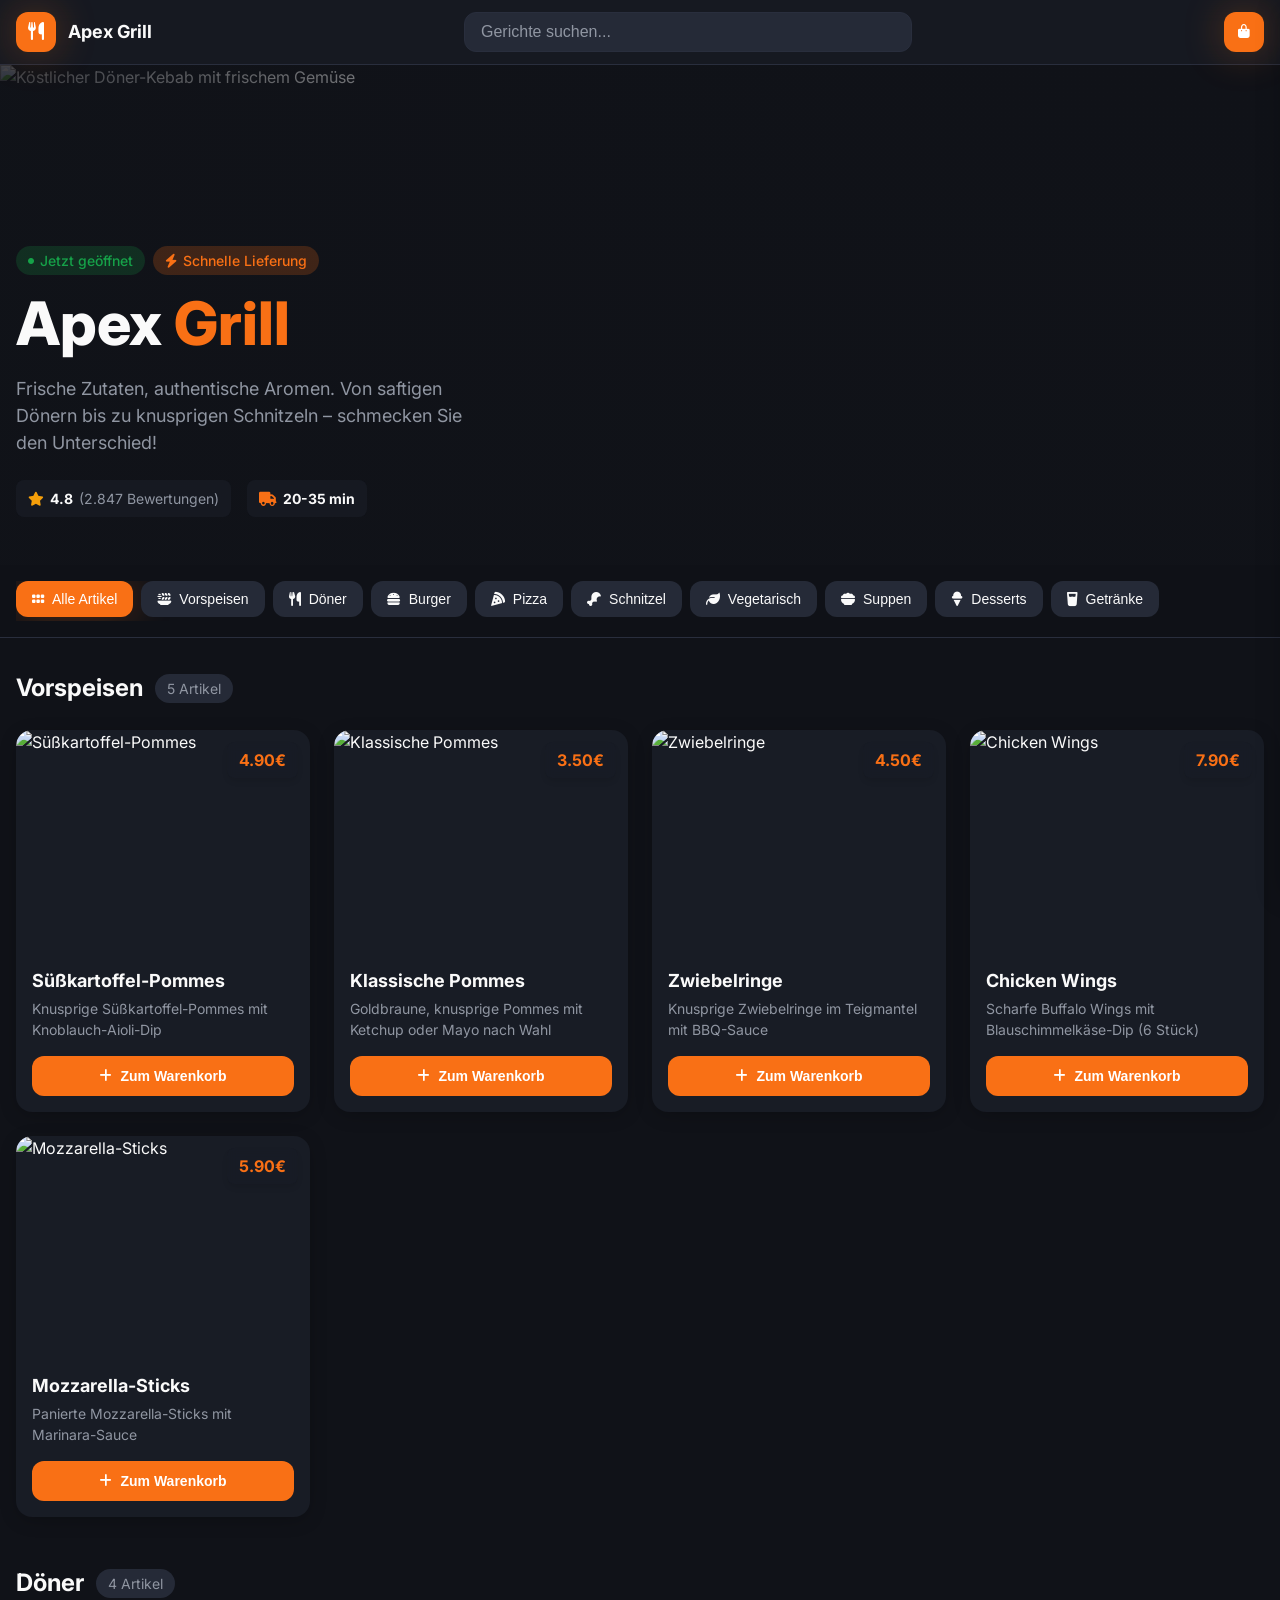
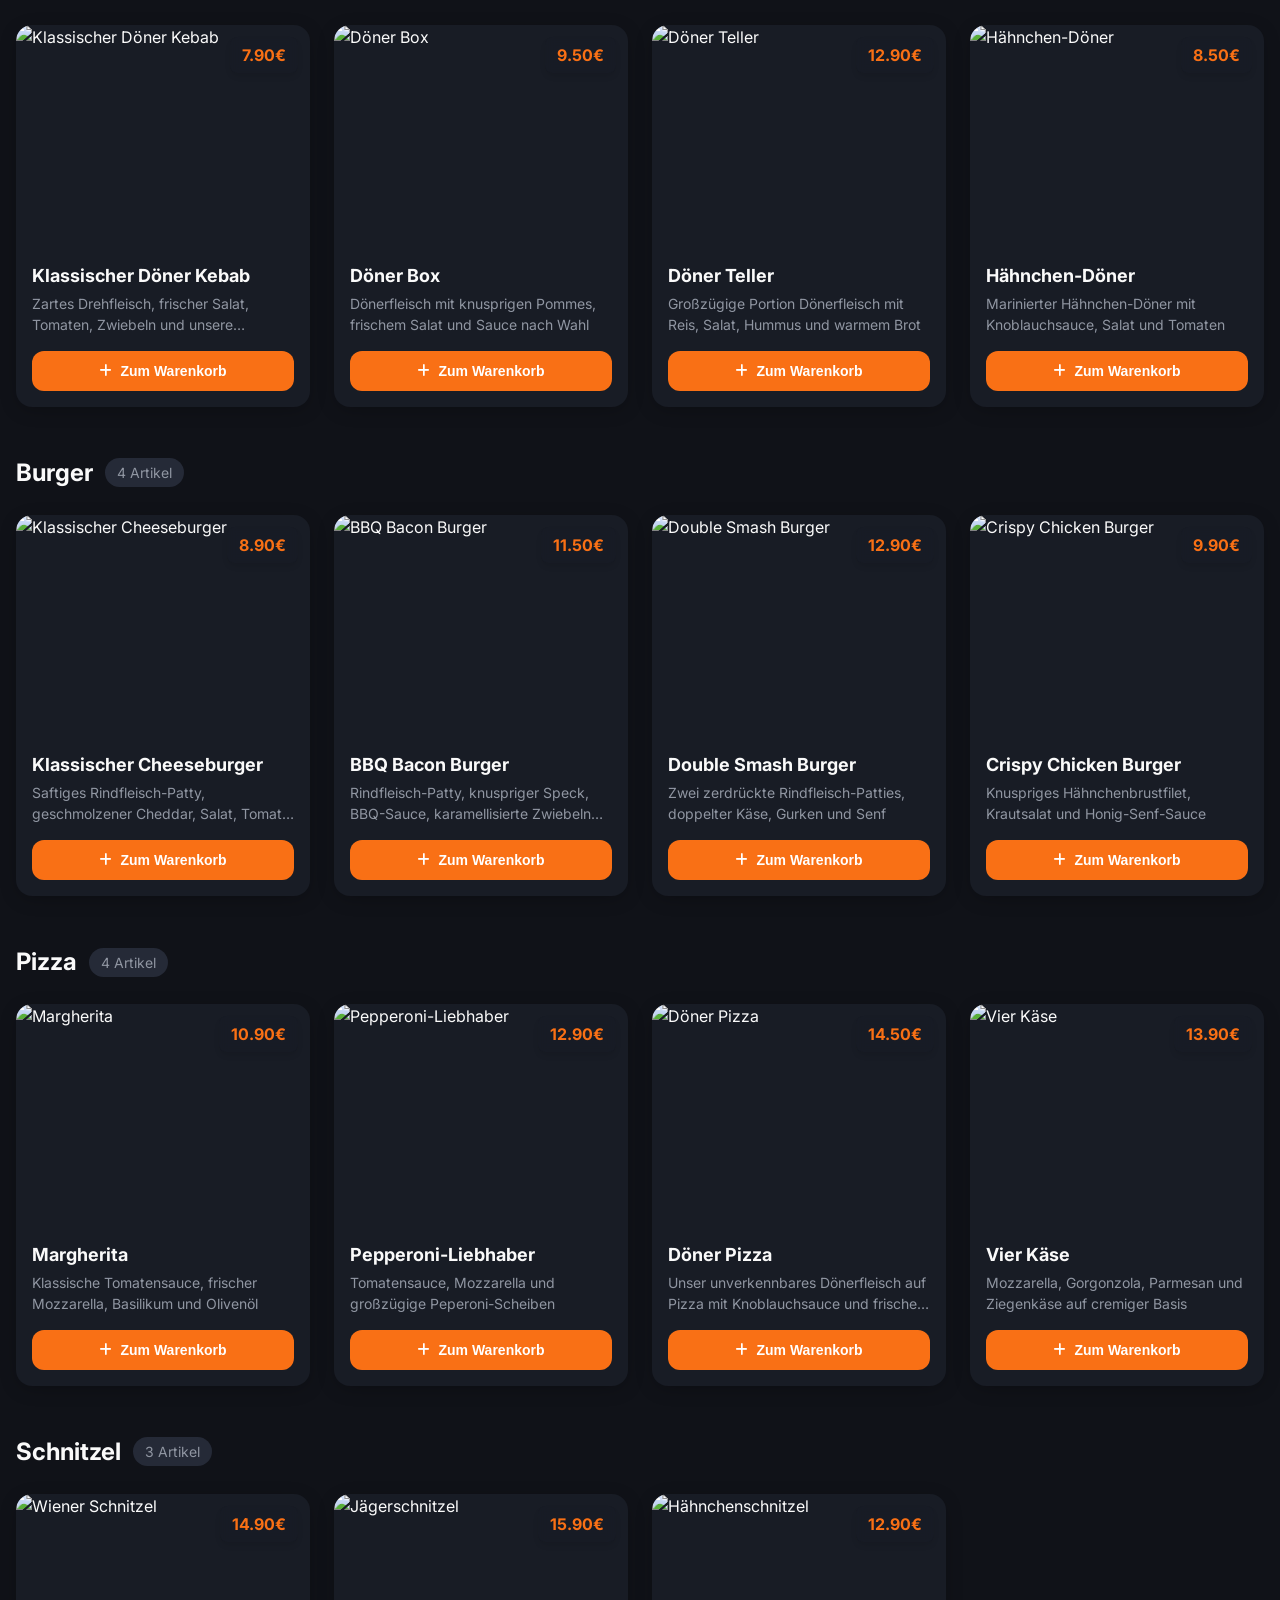
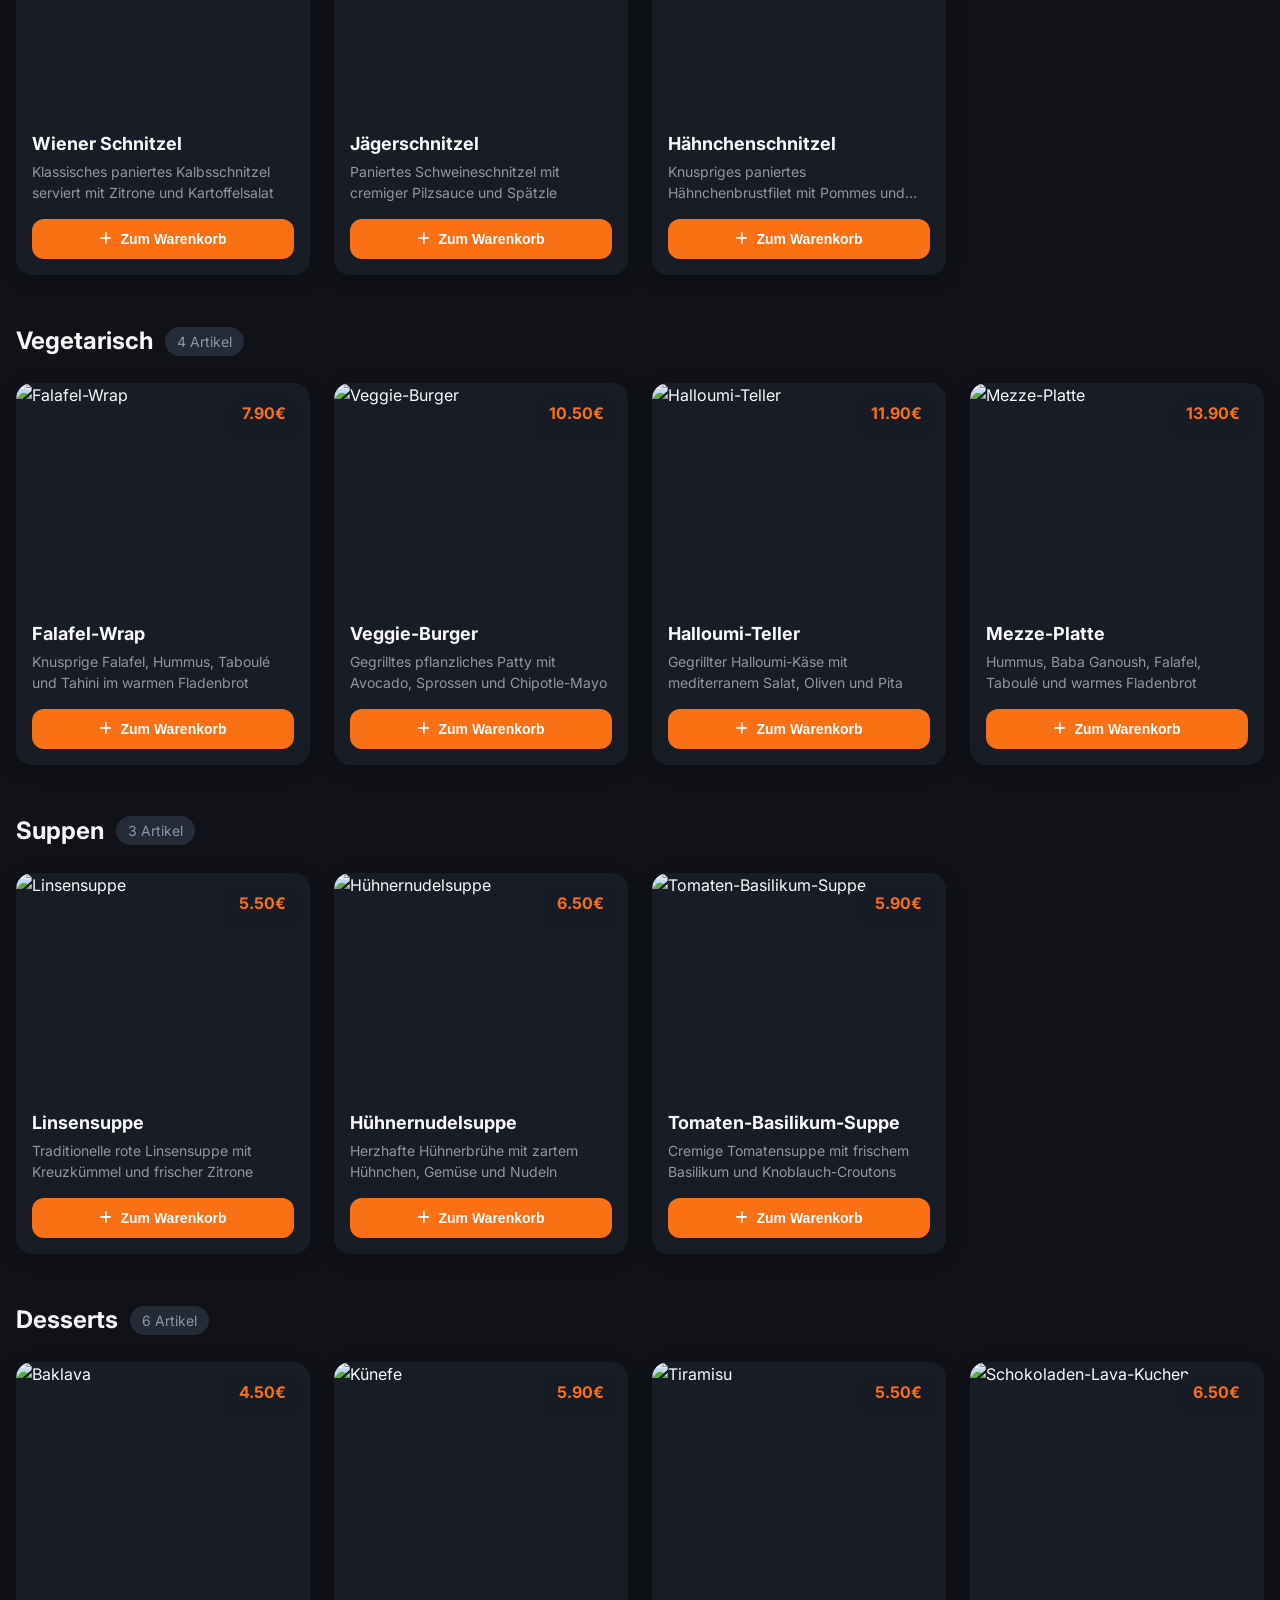
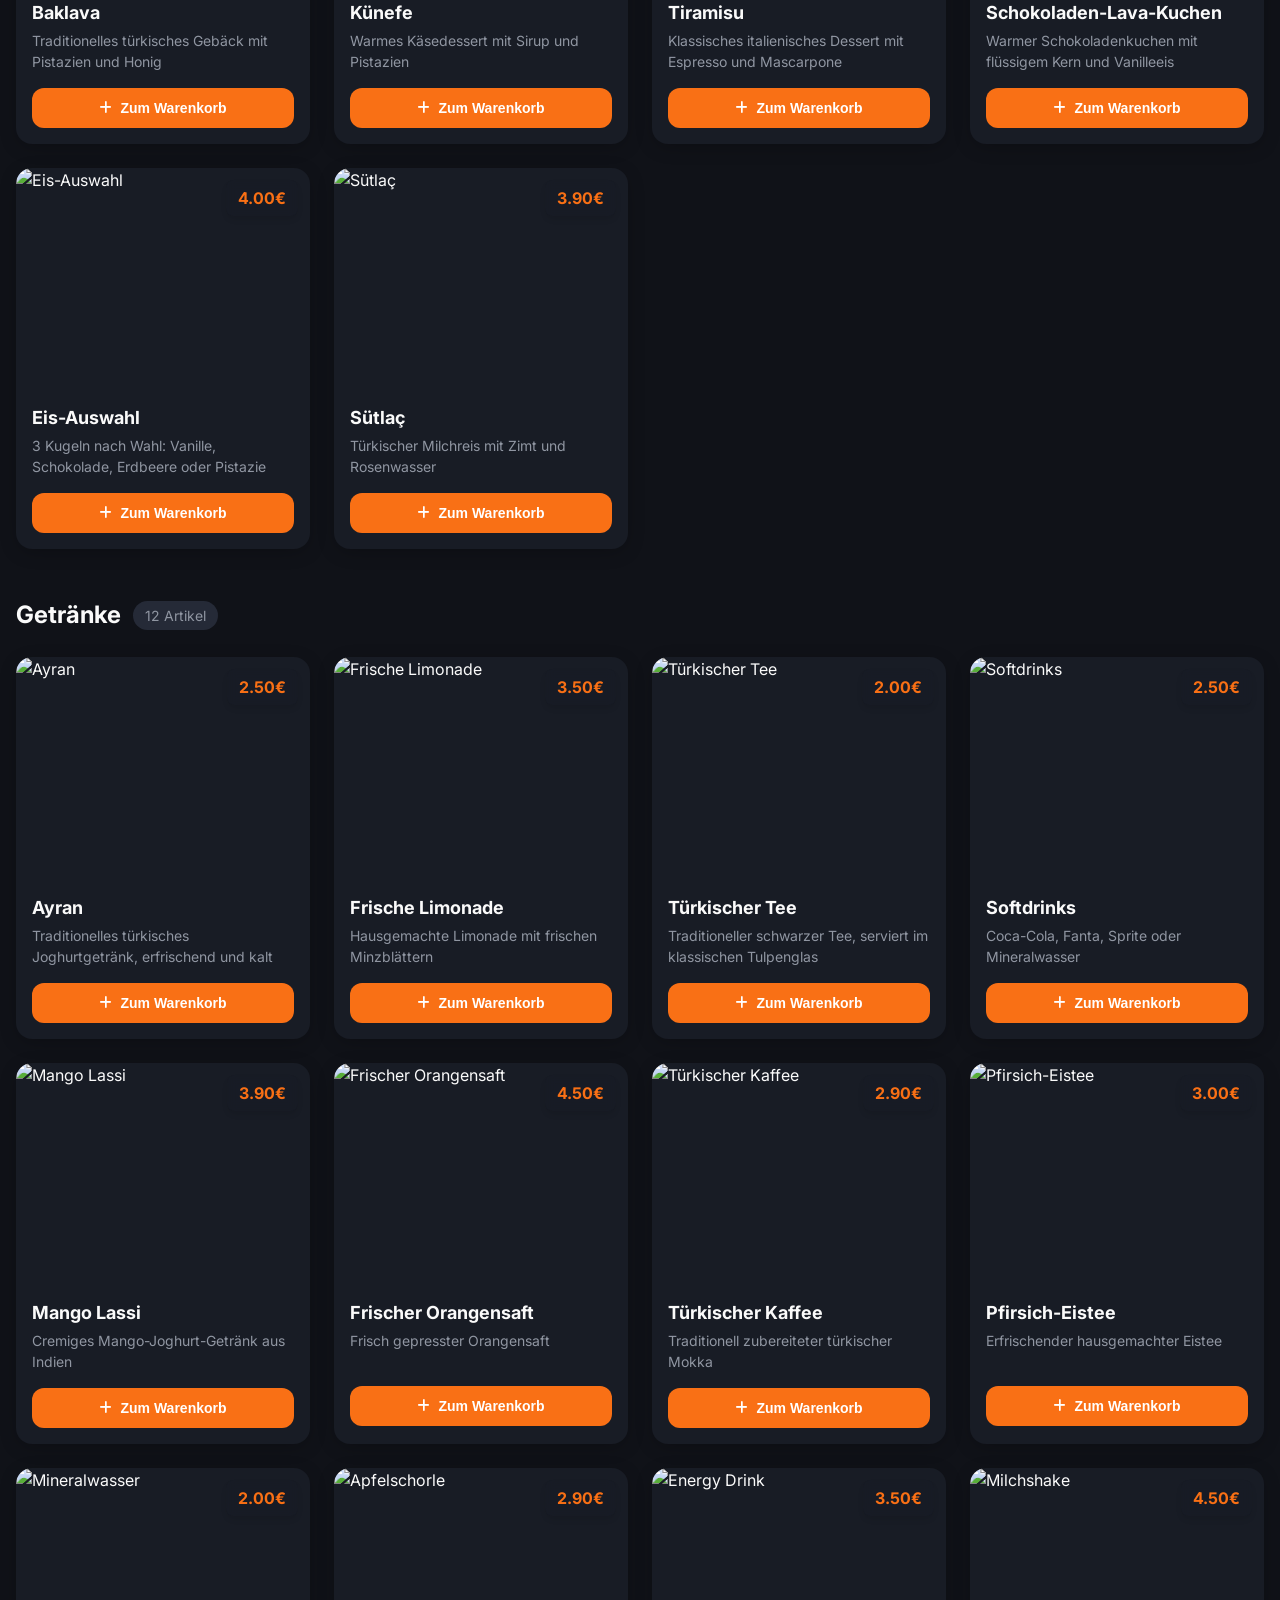
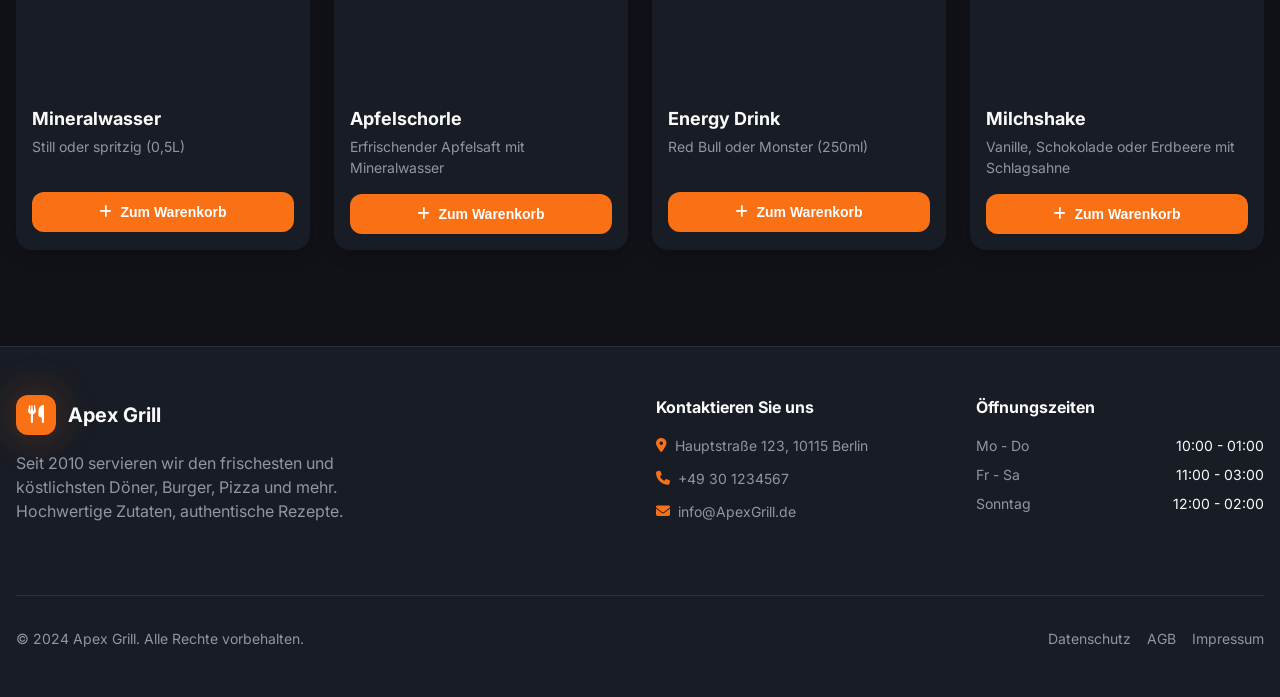
==== index.html @ 0915229d "Re-enable GA4 debug_mode for testing" ====
<!DOCTYPE html>
<html lang="de">
<head>
    <!-- Google Tag Manager -->
    <script>(function(w,d,s,l,i){w[l]=w[l]||[];w[l].push({'gtm.start':
    new Date().getTime(),event:'gtm.js'});var f=d.getElementsByTagName(s)[0],
    j=d.createElement(s),dl=l!='dataLayer'?'&l='+l:'';j.async=true;j.src=
    'https://www.googletagmanager.com/gtm.js?id='+i+dl;f.parentNode.insertBefore(j,f);
    })(window,document,'script','dataLayer','GTM-N3SMP6XS');
    </script>
<!-- End Google Tag Manager -->
    <meta charset="UTF-8">
    <meta name="viewport" content="width=device-width, initial-scale=1.0">
    <title>Apex Grill | Frische & Leckere Essenslieferung</title>
    <meta name="description" content="Bestellen Sie köstlichen Döner, Burger, Pizza und mehr bei Apex Grill. Frische Zutaten, schnelle Lieferung, fantastischer Geschmack. Jetzt online bestellen!">
    <meta name="author" content="Apex Grill">
    
    <link rel="icon" type="image/svg+xml" href="data:image/svg+xml,%3Csvg xmlns='http://www.w3.org/2000/svg' viewBox='0 0 448 512'%3E%3Cpath fill='%23FF6B35' d='M416 0C400 0 288 32 288 176V288c0 35.3 28.7 64 64 64h32V480c0 17.7 14.3 32 32 32s32-14.3 32-32V352 240 32c0-17.7-14.3-32-32-32zM64 16C64 7.8 57.9 1.7 49.7 .1S34.2 4.6 32.4 12.5L2.1 148.8C.7 155.1 0 161.5 0 167.9c0 45.9 35.1 83.6 80 87.7V480c0 17.7 14.3 32 32 32s32-14.3 32-32V255.6c44.9-4.1 80-41.8 80-87.7c0-6.4-.7-12.8-2.1-19.1L191.6 12.5c-1.8-7.9-9-13.4-17.2-11.9S160 7.8 160 16V148.2c0 6.1-4.2 11.4-10.2 12.8l-28.4 7.1c-7.3 1.8-12.1 8.6-11 15.9s7.9 12.7 15.3 12.7H224c8.8 0 16-7.2 16-16s-7.2-16-16-16H178.3l17.1-4.3c6.1-1.5 10.2-6.8 10.2-12.8V16z'/%3E%3C/svg%3E">
    <link rel="stylesheet" href="https://cdnjs.cloudflare.com/ajax/libs/font-awesome/6.5.1/css/all.min.css">
    <link rel="stylesheet" href="stylesC.css">
    
    <meta property="og:title" content="Apex Grill | Frische & Leckere Essenslieferung">
    <meta property="og:description" content="Bestellen Sie köstlichen Döner, Burger, Pizza und mehr. Frische Zutaten, schnelle Lieferung!">
    <meta property="og:type" content="website">
    <meta property="og:image" content="https://lovable.dev/opengraph-image-p98pqg.png">
    
    <meta name="twitter:card" content="summary_large_image">
    <meta name="twitter:site" content="@ApexGrill">
    <meta name="twitter:image" content="https://lovable.dev/opengraph-image-p98pqg.png">
</head>
<!-- Google tag (gtag.js) -->
<script async src="https://www.googletagmanager.com/gtag/js?id=G-WQJH1QQ03G"></script>
<script>
  window.dataLayer = window.dataLayer || [];
  function gtag(){dataLayer.push(arguments);}
  gtag('js', new Date());

  gtag('config', 'G-WQJH1QQ03G', {'debug_mode': true});
</script>    
<body>
    <!-- Google Tag Manager (noscript) -->
    <noscript><iframe src="https://www.googletagmanager.com/ns.html?id=GTM-N3SMP6XS"
    height="0" width="0" style="display:none;visibility:hidden"></iframe></noscript>
    <!-- End Google Tag Manager (noscript) -->
    <!-- Header -->
    <header class="header">
        <div class="container header-container">
            <!-- Logo -->
            <div class="logo-section">
                <div class="logo-icon">
                    <i class="fa-solid fa-utensils"></i>
                </div>
                <div class="logo-text">
                    <h1 class="logo-title">Apex Grill</h1>
                </div>
            </div>

            <!-- Search Bar - Desktop -->
            <div class="search-desktop">
                <div class="search-wrapper">
                    <input type="text" id="searchInput" placeholder="Gerichte suchen..." class="search-input">
                    <button id="clearSearch" class="clear-search-btn" style="display: none;">
                        <i class="fa-solid fa-xmark"></i>
                    </button>
                </div>
            </div>

            <!-- Right Actions -->
            <div class="header-actions">
                <!-- Cart Button -->
                <button id="cartToggle" class="cart-btn" aria-label="Open cart">
                    <i class="fa-solid fa-shopping-bag"></i>
                    <span id="cartBadge" class="cart-badge" style="display: none;">0</span>
                </button>
            </div>
        </div>

        <!-- Mobile Search Bar -->
        <div id="mobileSearch" class="mobile-search" style="display: none;">
            <div class="search-wrapper">
                <input type="text" id="mobileSearchInput" placeholder="Gerichte suchen..." class="search-input">
                <button id="clearMobileSearch" class="clear-search-btn" style="display: none;">
                    <i class="fa-solid fa-xmark"></i>
                </button>
            </div>
        </div>
    </header>

    <!-- Hero Section -->
    <section class="hero">
        <div class="hero-background">
            <img src="https://images.unsplash.com/photo-1599487488170-d11ec9c172f0?w=1200&h=500&fit=crop" alt="Köstlicher Döner-Kebab mit frischem Gemüse" class="hero-image">
            <div class="hero-overlay-1"></div>
            <div class="hero-overlay-2"></div>
        </div>
        <div class="container hero-content">
            <div class="hero-text">
                <div class="hero-badges">
                    <span class="badge badge-success">
                        <i class="fa-solid fa-circle badge-pulse"></i>
                        Jetzt geöffnet
                    </span>
                    <span class="badge badge-primary">
                        <i class="fa-solid fa-bolt"></i>
                        Schnelle Lieferung
                    </span>
                </div>
                <h1 class="hero-title">
                    Apex 
                    <span class="text-primary"> Grill</span>
                </h1>
                <p class="hero-description">
                    Frische Zutaten, authentische Aromen. Von saftigen Dönern bis zu knusprigen Schnitzeln – schmecken Sie den Unterschied!
                </p>
                <div class="hero-info">
                    <div class="info-item">
                        <i class="fa-solid fa-star text-warning"></i>
                        <span class="info-value">4.8</span>
                        <span class="info-label">(2.847 Bewertungen)</span>
                    </div>
                    <div class="info-item">
                        <i class="fa-solid fa-truck text-primary"></i>
                        <span class="info-value">20-35 min</span>
                    </div>
                </div>
            </div>
        </div>
    </section>

    <!-- Category Bar -->
    <div class="category-bar">
        <div class="container">
            <div class="category-scroll">
                <button class="category-btn active" data-category="all">
                    <i class="fa-solid fa-grip"></i>
                    Alle Artikel
                </button>
                <!-- Categories will be inserted by JS -->
            </div>
        </div>
    </div>

    <!-- Menu Grid -->
    <section class="menu-section">
        <div class="container">
            <div id="searchResults" class="search-results" style="display: none;">
                <h2 class="search-results-title"></h2>
                <p class="search-results-count"></p>
            </div>
            <div id="menuGrid" class="menu-grid">
                <!-- Menu items will be inserted by JS -->
            </div>
            <div id="emptyState" class="empty-state" style="display: none;">
                <div class="empty-icon">
                    <i class="fa-solid fa-search"></i>
                </div>
                <h3>Keine Gerichte gefunden</h3>
                <p>Versuchen Sie einen anderen Suchbegriff</p>
            </div>
        </div>
    </section>

<!-- Footer -->
    <footer class="footer">
        <div class="container">
            <div class="footer-grid">
                <!-- Brand -->
                <div class="footer-brand">
                    <div class="footer-logo">
                        <div class="logo-icon">
                            <i class="fa-solid fa-utensils"></i>
                        </div>
                        <div>
                            <h3 class="footer-title">Apex Grill</h3>
                        </div>
                    </div>
                    <p class="footer-description">
                        Seit 2010 servieren wir den frischesten und köstlichsten Döner, Burger, Pizza und mehr. Hochwertige Zutaten, authentische Rezepte.
                    </p>
                </div>

                <!-- Contact -->
                <div class="footer-column">
                    <h4 class="footer-heading">Kontaktieren Sie uns</h4>
                    <ul class="footer-list">
                        <li>
                            <i class="fa-solid fa-location-dot text-primary"></i>
                            Hauptstraße 123, 10115 Berlin
                        </li>
                        <li>
                            <i class="fa-solid fa-phone text-primary"></i>
                            +49 30 1234567
                        </li>
                        <li>
                            <i class="fa-solid fa-envelope text-primary"></i>
                            info@ApexGrill.de
                        </li>
                    </ul>
                </div>

                <!-- Hours -->
                <div class="footer-column">
                    <h4 class="footer-heading">Öffnungszeiten</h4>
                    <ul class="footer-hours">
                        <li>
                            <span>Mo - Do</span>
                            <span>10:00 - 01:00</span>
                        </li>
                        <li>
                            <span>Fr - Sa</span>
                            <span>11:00 - 03:00</span>
                        </li>
                        <li>
                            <span>Sonntag</span>
                            <span>12:00 - 02:00</span>
                        </li>
                    </ul>
                </div>
            </div>

            <div class="footer-bottom">
                <p class="footer-copyright">
                    © 2024 Apex Grill. Alle Rechte vorbehalten.
                </p>
                <div class="footer-links">
                    <a href="#" id="privacyLink" class="footer-link">Datenschutz</a>
                    <a href="#" id="termsLink" class="footer-link">AGB</a>
                    <a href="#" id="imprintLink" class="footer-link">Impressum</a>
                </div>
            </div>
        </div>
    </footer>

    <!-- Cart Sidebar -->
    <div id="cartOverlay" class="cart-overlay" style="display: none;"></div>
    <aside id="cartSidebar" class="cart-sidebar">
        <!-- Cart content will be inserted by JS -->
    </aside>

    <!-- Privacy Policy Popup -->
    <div id="privacyPopup" class="popup-overlay">
        <div class="popup-content">
            <button id="closePrivacyPopup" class="popup-close-btn">
                <i class="fa-solid fa-xmark"></i>
            </button>
            <h2 class="popup-title">Datenschutzerklärung</h2>
            <div class="popup-body">
                <h3>1. Datenschutz auf einen Blick</h3>
                <p>Wir nehmen den Schutz Ihrer persönlichen Daten sehr ernst. Wir behandeln Ihre personenbezogenen Daten vertraulich und entsprechend der gesetzlichen Datenschutzvorschriften sowie dieser Datenschutzerklärung.</p>
                <h3>2. Datenerfassung auf unserer Website</h3>
                <p>Wer ist verantwortlich für die Datenerfassung auf dieser Website? Die Datenverarbeitung auf dieser Website erfolgt durch den Websitebetreiber. Dessen Kontaktdaten können Sie dem Impressum dieser Website entnehmen.</p>
                <h3>3. Ihre Rechte</h3>
                <p>Sie haben jederzeit das Recht unentgeltlich Auskunft über Herkunft, Empfänger und Zweck Ihrer gespeicherten personenbezogenen Daten zu erhalten. Sie haben außerdem ein Recht, die Berichtigung, Sperrung oder Löschung dieser Daten zu verlangen.</p>
            </div>
        </div>
    </div>

    <!-- Imprint Popup -->
    <div id="imprintPopup" class="popup-overlay">
        <div class="popup-content">
            <button id="closeImprintPopup" class="popup-close-btn">
                <i class="fa-solid fa-xmark"></i>
            </button>
            <h2 class="popup-title">Impressum</h2>
            <div class="popup-body">
                <h3>Angaben gemäß § 5 TMG</h3>
                <p>Apex Grill<br>
                Hauptstraße 123<br>
                10115 Berlin</p>

                <h3>Vertreten durch:</h3>
                <p>Max Mustermann</p>

                <h3>Kontakt:</h3>
                <p>Telefon: +49 30 1234567<br>
                E-Mail: info@ApexGrill.de</p>

                <h3>Umsatzsteuer-ID:</h3>
                <p>Umsatzsteuer-Identifikationsnummer gemäß §27 a Umsatzsteuergesetz:<br>
                DE123456789</p>
            </div>
        </div>
    </div>

    <!-- Terms and Conditions Popup -->
    <div id="termsPopup" class="popup-overlay">
        <div class="popup-content">
            <button id="closeTermsPopup" class="popup-close-btn">
                <i class="fa-solid fa-xmark"></i>
            </button>
            <h2 class="popup-title">Allgemeine Geschäftsbedingungen</h2>
            <div class="popup-body">
                <h3>1. Geltungsbereich</h3>
                <p>Für alle Bestellungen über die Webseite von Apex Grill gelten die nachfolgenden Allgemeinen Geschäftsbedingungen (AGB). Maßgebend ist jeweils die zum Zeitpunkt der Bestellung gültige Fassung der AGB.</p>
                
                <h3>2. Vertragspartner</h3>
                <p>Der Kaufvertrag kommt zustande mit Apex Grill, Hauptstraße 123, 10115 Berlin. Bei Fragen, Reklamationen und Beanstandungen erreichen Sie unseren Kundendienst werktags von 9:00 bis 17:00 Uhr unter der Telefonnummer +49 30 1234567 sowie per E-Mail unter info@ApexGrill.de.</p>

                <h3>3. Angebot und Vertragsschluss</h3>
                <p>Die Darstellung der Produkte auf der Webseite stellt kein rechtlich bindendes Angebot, sondern eine Aufforderung zur Bestellung dar. Durch Anklicken des Buttons „Jetzt bestellen" geben Sie eine verbindliche Bestellung der auf der Bestellseite aufgelisteten Waren ab. Der Kaufvertrag kommt zustande, wenn wir Ihre Bestellung durch eine Auftragsbestätigung per E-Mail unmittelbar nach dem Erhalt Ihrer Bestellung annehmen.</p>

                <h3>4. Preise und Versandkosten</h3>
                <p>Die auf den Produktseiten genannten Preise enthalten die gesetzliche Mehrwertsteuer und sonstige Preisbestandteile. Zusätzlich zu den angegebenen Preisen berechnen wir für die Lieferung je nach Liefergebiet eine Pauschale.</p>

                <h3>5. Zahlung</h3>
                <p>Die Zahlung erfolgt wahlweise per Kreditkarte, PayPal oder Barzahlung bei Lieferung. Wir behalten uns vor, einzelne Zahlungsarten auszuschließen.</p>

                <h3>6. Eigentumsvorbehalt</h3>
                <p>Bis zur vollständigen Bezahlung bleibt die Ware unser Eigentum.</p>

                <h3>7. Abonnement</h3>
                <p>Wenn Sie sich für unser Abonnement entscheiden, ist die erste Woche kostenlos. Danach kostet das Abonnement 4,99€ pro Monat. Das Abonnement ist jederzeit kündbar.</p>

                <h3>8. Schlussbestimmungen</h3>
                <p>Sollte eine Bestimmung dieser Allgemeinen Geschäftsbedingungen unwirksam sein oder werden, so wird dadurch die Gültigkeit der übrigen Bestimmungen nicht berührt. Es gilt das Recht der Bundesrepublik Deutschland unter Ausschluss des UN-Kaufrechts.</p>
            </div>
        </div>
    </div>

    <!-- Order Confirmation Modal -->
    <div id="orderModal" class="order-modal" style="display: none;">
        <div class="order-modal-overlay"></div>
        <div class="order-modal-content">
            <div class="order-success-icon">
                <div class="success-circle">
                    <div class="success-inner">
                        <i class="fa-solid fa-check"></i>
                    </div>
                </div>
            </div>
            <div class="order-modal-body">
                <h2 class="order-modal-title">Bestellung bestätigt!</h2>
                <p class="order-modal-text">
                    Vielen Dank für Ihre Bestellung! Ihr leckeres Essen wird zubereitet und Ihnen in Kürze geliefert.
                </p>
                <div class="order-details">
                    <div class="order-detail-item">
                        <i class="fa-solid fa-clock text-primary"></i>
                        <span>ca. 25-35 min</span>
                    </div>
                    <div class="order-detail-item">
                        <i class="fa-solid fa-location-dot text-primary"></i>
                        <span>Live-Verfolgung</span>
                    </div>
                </div>
                <button id="closeOrderModal" class="order-modal-btn">Weiter einkaufen</button>
            </div>
            <div class="order-modal-deco-1"></div>
            <div class="order-modal-deco-2"></div>
        </div>
    </div>

    <script src="scriptC.js"></script>
</body>
</html>
---- stylesC.css ----
@import url('https://fonts.googleapis.com/css2?family=Inter:wght@400;500;600;700;800&display=swap');

/* CSS Variables - Design System */
:root {
  --background: 224 20% 8%;
  --foreground: 0 0% 98%;
  --card: 224 20% 12%;
  --card-foreground: 0 0% 98%;
  --primary: 24 95% 53%;
  --primary-foreground: 0 0% 100%;
  --secondary: 224 20% 18%;
  --secondary-foreground: 0 0% 98%;
  --muted: 224 20% 18%;
  --muted-foreground: 220 9% 60%;
  --destructive: 0 62% 50%;
  --destructive-foreground: 0 0% 100%;
  --border: 224 20% 20%;
  --success: 142 76% 36%;
  --warning: 38 92% 50%;
  --radius: 1rem;
  --card-shadow: 0 4px 20px -4px hsl(0 0% 0% / 0.3);
  --card-shadow-hover: 0 8px 30px -4px hsl(0 0% 0% / 0.5);
  --glow-primary: 0 0 40px hsl(24 95% 53% / 0.3);
}

/* Base Styles */
* {
  margin: 0;
  padding: 0;
  box-sizing: border-box;
}

html {
  scroll-behavior: smooth;
}

body {
  font-family: 'Inter', sans-serif;
  background-color: hsl(var(--background));
  color: hsl(var(--foreground));
  line-height: 1.5;
  -webkit-font-smoothing: antialiased;
  -moz-osx-font-smoothing: grayscale;
}

/* Utility Classes */
.container {
  width: 100%;
  max-width: 1400px;
  margin: 0 auto;
  padding: 0 1rem;
}

.text-primary {
  color: hsl(var(--primary));
}

.text-warning {
  color: hsl(var(--warning));
}

.text-muted {
  color: hsl(var(--muted-foreground));
}

.mobile-only {
  display: block;
}

@media (min-width: 768px) {
  .mobile-only {
    display: none;
  }
}

/* Header */
.header {
  position: sticky;
  top: 0;
  z-index: 50;
  background-color: hsl(var(--card) / 0.8);
  backdrop-filter: blur(12px);
  border-bottom: 1px solid hsl(var(--border));
}

.header-container {
  height: 64px;
  display: flex;
  align-items: center;
  justify-content: space-between;
  gap: 0.75rem;
}

.logo-section {
  display: flex;
  align-items: center;
  gap: 0.75rem;
  flex-shrink: 0;
}

.logo-icon {
  width: 40px;
  height: 40px;
  border-radius: 0.75rem;
  background-color: hsl(var(--primary));
  display: flex;
  align-items: center;
  justify-content: center;
  box-shadow: var(--glow-primary);
  color: hsl(var(--primary-foreground));
  font-size: 1.125rem;
}

.logo-text {
  display: none;
}

@media (min-width: 640px) {
  .logo-text {
    display: block;
  }
}

.logo-title {
  font-size: 1.125rem;
  font-weight: 700;
  line-height: 1.25;
  color: hsl(var(--foreground));
  margin: 0;
}

.logo-subtitle {
  font-size: 0.75rem;
  color: hsl(var(--muted-foreground));
  margin: 0;
}

.search-desktop {
  display: none;
  flex: 1;
  max-width: 28rem;
  margin: 0 1rem;
}

@media (min-width: 768px) {
  .search-desktop {
    display: flex;
  }
}

.search-wrapper {
  position: relative;
  width: 100%;
}

.search-icon {
  position: absolute;
  left: 0.75rem;
  top: 50%;
  transform: translateY(-50%);
  color: hsl(var(--muted-foreground));
}

.search-input {
  width: 100%;
  padding: 0.625rem 2.5rem 0.625rem 1rem;
  border-radius: 0.75rem;
  background-color: hsl(var(--secondary));
  border: 1px solid hsl(var(--border));
  color: hsl(var(--foreground));
  font-size: 1rem;
  transition: all 0.2s;
}

.search-input:focus {
  outline: none;
  ring: 2px;
  ring-color: hsl(var(--primary) / 0.5);
  box-shadow: 0 0 0 2px hsl(var(--primary) / 0.5);
}

.search-input::placeholder {
  color: hsl(var(--muted-foreground));
}

.clear-search-btn {
  position: absolute;
  right: 0.75rem;
  top: 50%;
  transform: translateY(-50%);
  background: none;
  border: none;
  color: hsl(var(--muted-foreground));
  cursor: pointer;
  padding: 0.25rem;
  transition: color 0.2s;
}

.clear-search-btn:hover {
  color: hsl(var(--foreground));
}

.header-actions {
  display: flex;
  align-items: center;
  gap: 0.5rem;
}

.action-btn,
.cart-btn {
  width: 40px;
  height: 40px;
  border-radius: 0.75rem;
  background-color: hsl(var(--secondary));
  border: none;
  display: flex;
  align-items: center;
  justify-content: center;
  cursor: pointer;
  transition: all 0.2s;
  color: hsl(var(--foreground));
}

.action-btn:hover {
  background-color: hsl(var(--secondary) / 0.8);
  transform: scale(1.05);
}

.cart-btn {
  position: relative;
  background-color: hsl(var(--primary));
  color: hsl(var(--primary-foreground));
  box-shadow: var(--glow-primary);
}

.cart-btn:hover {
  background-color: hsl(var(--primary) / 0.9);
  transform: scale(1.05);
}

.cart-badge {
  position: absolute;
  top: -4px;
  right: -4px;
  width: 20px;
  height: 20px;
  background-color: hsl(var(--destructive));
  color: hsl(var(--destructive-foreground));
  font-size: 0.75rem;
  font-weight: 700;
  border-radius: 9999px;
  display: flex;
  align-items: center;
  justify-content: center;
  animation: bounceIn 0.5s ease-out;
}

.mobile-search {
  padding: 0 1rem 0.75rem;
  animation: fadeIn 0.4s ease-out;
}

/* Hero Section */
.hero {
  position: relative;
  height: 400px;
  overflow: hidden;
}

@media (min-width: 768px) {
  .hero {
    height: 500px;
  }
}

.hero-background {
  position: absolute;
  inset: 0;
}

.hero-image {
  width: 100%;
  height: 100%;
  object-fit: cover;
}

.hero-overlay-1 {
  position: absolute;
  inset: 0;
  background: linear-gradient(to top, hsl(var(--background)), hsl(var(--background) / 0.6), transparent);
}

.hero-overlay-2 {
  position: absolute;
  inset: 0;
  background: linear-gradient(to right, hsl(var(--background) / 0.8), transparent);
}

.hero-content {
  position: relative;
  height: 100%;
  display: flex;
  align-items: flex-end;
  padding-bottom: 2rem;
}

@media (min-width: 768px) {
  .hero-content {
    padding-bottom: 3rem;
  }
}

.hero-text {
  max-width: 36rem;
  animation: fadeIn 0.4s ease-out;
}

.hero-badges {
  display: flex;
  align-items: center;
  gap: 0.5rem;
  margin-bottom: 0.75rem;
  flex-wrap: wrap;
}

.badge {
  padding: 0.25rem 0.75rem;
  font-size: 0.875rem;
  font-weight: 500;
  border-radius: 9999px;
  display: flex;
  align-items: center;
  gap: 0.375rem;
}

.badge-success {
  background-color: hsl(var(--success) / 0.2);
  color: hsl(var(--success));
}

.badge-primary {
  background-color: hsl(var(--primary) / 0.2);
  color: hsl(var(--primary));
}

.badge-pulse {
  font-size: 6px;
  animation: pulse 2s cubic-bezier(0.4, 0, 0.6, 1) infinite;
}

.hero-title {
  font-size: 2.25rem;
  font-weight: 800;
  color: hsl(var(--foreground));
  margin-bottom: 1rem;
  line-height: 1.2;
}

@media (min-width: 768px) {
  .hero-title {
    font-size: 3.75rem;
  }
}

.hero-description {
  font-size: 1.125rem;
  color: hsl(var(--muted-foreground));
  margin-bottom: 1.5rem;
  max-width: 28rem;
}

.hero-info {
  display: flex;
  flex-wrap: wrap;
  align-items: center;
  gap: 1rem;
  font-size: 0.875rem;
}

.info-item {
  display: flex;
  align-items: center;
  gap: 0.375rem;
  background-color: hsl(var(--card) / 0.8);
  backdrop-filter: blur(12px);
  padding: 0.5rem 0.75rem;
  border-radius: 0.5rem;
}

.info-value {
  font-weight: 700;
  color: hsl(var(--foreground));
}

.info-label {
  color: hsl(var(--muted-foreground));
}

/* Category Bar */
.category-bar {
  position: sticky;
  top: 64px;
  z-index: 40;
  background-color: hsl(var(--background) / 0.95);
  backdrop-filter: blur(12px);
  border-bottom: 1px solid hsl(var(--border));
  padding: 1rem 0;
}

.category-scroll {
  display: flex;
  gap: 0.5rem;
  overflow-x: auto;
  padding-bottom: 0.25rem;
  scrollbar-width: none;
  -ms-overflow-style: none;
}

.category-scroll::-webkit-scrollbar {
  display: none;
}

.category-btn {
  display: flex;
  align-items: center;
  gap: 0.5rem;
  padding: 0.625rem 1rem;
  border-radius: 0.75rem;
  font-weight: 500;
  font-size: 0.875rem;
  white-space: nowrap;
  border: none;
  cursor: pointer;
  transition: all 0.2s;
}

.category-btn {
  background-color: hsl(var(--secondary));
  color: hsl(var(--secondary-foreground));
}

.category-btn:hover {
  background-color: hsl(var(--secondary) / 0.8);
}

.category-btn.active {
  background-color: hsl(var(--primary));
  color: hsl(var(--primary-foreground));
  box-shadow: var(--glow-primary);
}

/* Menu Section */
.menu-section {
  padding: 2rem 0;
}

.search-results {
  margin-bottom: 1.5rem;
}

.search-results-title {
  font-size: 1.5rem;
  font-weight: 700;
  color: hsl(var(--foreground));
}

.search-results-count {
  color: hsl(var(--muted-foreground));
  margin-top: 0.25rem;
}

.menu-grid {
  display: grid;
  grid-template-columns: 1fr;
  gap: 1.5rem;
}

/* When menu-grid is in grouped mode, it should be a block container */
#menuGrid.menu-grid-grouped {
  display: block;
}

@media (min-width: 640px) {
  .menu-grid {
    grid-template-columns: repeat(2, 1fr);
  }
}

@media (min-width: 1024px) {
  .menu-grid {
    grid-template-columns: repeat(3, 1fr);
  }
}

@media (min-width: 1280px) {
  .menu-grid {
    grid-template-columns: repeat(4, 1fr);
  }
}

.menu-category {
  margin-bottom: 3rem;
}

.menu-category:last-child {
  margin-bottom: 0;
}

.category-header {
  display: flex;
  align-items: center;
  gap: 0.75rem;
  margin-bottom: 1.5rem;
}

.category-title {
  font-size: 1.5rem;
  font-weight: 700;
  color: hsl(var(--foreground));
}

.category-count {
  font-size: 0.875rem;
  color: hsl(var(--muted-foreground));
  background-color: hsl(var(--secondary));
  padding: 0.25rem 0.75rem;
  border-radius: 9999px;
}

/* Menu Card */
.menu-card {
  background-color: hsl(var(--card));
  border-radius: 1rem;
  overflow: hidden;
  box-shadow: var(--card-shadow);
  transition: all 0.3s;
  animation: fadeIn 0.4s ease-out forwards;
  opacity: 0;
}

.menu-card:hover {
  transform: translateY(-4px);
  box-shadow: var(--card-shadow-hover);
}

.menu-card-image-wrapper {
  position: relative;
  aspect-ratio: 4 / 3;
  overflow: hidden;
}

.menu-card-image {
  width: 100%;
  height: 100%;
  object-fit: cover;
  transition: transform 0.5s;
}

.menu-card:hover .menu-card-image {
  transform: scale(1.1);
}

.menu-card-overlay {
  position: absolute;
  inset: 0;
  background: linear-gradient(to top, hsl(var(--foreground) / 0.2), transparent);
  opacity: 0;
  transition: opacity 0.3s;
}

.menu-card:hover .menu-card-overlay {
  opacity: 1;
}

.menu-card-badge {
  position: absolute;
  top: 0.75rem;
  left: 0.75rem;
  background-color: hsl(var(--warning));
  color: hsl(var(--warning-foreground, 0 0% 100%));
  padding: 0.25rem 0.75rem;
  border-radius: 0.5rem;
  box-shadow: 0 4px 6px -1px rgb(0 0 0 / 0.1);
  display: flex;
  align-items: center;
  gap: 0.375rem;
  font-weight: 700;
  font-size: 0.75rem;
  text-transform: uppercase;
  letter-spacing: 0.05em;
  animation: pulse 2s cubic-bezier(0.4, 0, 0.6, 1) infinite;
}

.menu-card-price {
  position: absolute;
  top: 0.75rem;
  right: 0.75rem;
  background-color: hsl(var(--card) / 0.95);
  backdrop-filter: blur(4px);
  padding: 0.375rem 0.75rem;
  border-radius: 0.5rem;
  box-shadow: 0 4px 6px -1px rgb(0 0 0 / 0.1);
}

.menu-card-price-value {
  font-weight: 700;
  color: hsl(var(--primary));
}

.menu-card-content {
  padding: 1rem;
}

.menu-card-title {
  font-weight: 700;
  font-size: 1.125rem;
  color: hsl(var(--card-foreground));
  margin-bottom: 0.25rem;
  overflow: hidden;
  text-overflow: ellipsis;
  white-space: nowrap;
}

.menu-card-description {
  font-size: 0.875rem;
  color: hsl(var(--muted-foreground));
  margin-bottom: 1rem;
  min-height: 40px;
  display: -webkit-box;
  -webkit-line-clamp: 2;
  -webkit-box-orient: vertical;
  overflow: hidden;
}

.menu-card-btn {
  width: 100%;
  padding: 0.75rem;
  border-radius: 0.75rem;
  font-weight: 600;
  font-size: 0.875rem;
  border: none;
  cursor: pointer;
  transition: all 0.2s;
  display: flex;
  align-items: center;
  justify-content: center;
  gap: 0.5rem;
  background-color: hsl(var(--primary));
  color: hsl(var(--primary-foreground));
}

.menu-card-btn:hover {
  background-color: hsl(var(--primary) / 0.9);
  box-shadow: var(--glow-primary);
}

.menu-card-btn.added {
  background-color: hsl(var(--success));
  transform: scale(0.95);
}

/* Empty State */
.empty-state {
  text-align: center;
  padding: 4rem 1rem;
}

.empty-icon {
  width: 80px;
  height: 80px;
  background-color: hsl(var(--secondary));
  border-radius: 9999px;
  display: flex;
  align-items: center;
  justify-content: center;
  margin: 0 auto 1rem;
}

.empty-icon i {
  font-size: 1.875rem;
  color: hsl(var(--muted-foreground));
}

.empty-state h3 {
  font-size: 1.125rem;
  font-weight: 600;
  color: hsl(var(--foreground));
  margin-bottom: 0.5rem;
}

.empty-state p {
  color: hsl(var(--muted-foreground));
}

/* Footer */
.footer {
  background-color: hsl(var(--card));
  border-top: 1px solid hsl(var(--border));
  margin-top: 4rem;
  padding: 3rem 0;
}

.footer-grid {
  display: grid;
  grid-template-columns: 1fr;
  gap: 2rem;
}

@media (min-width: 768px) {
  .footer-grid {
    grid-template-columns: repeat(4, 1fr);
  }
  .footer-brand {
    grid-column: span 2;
  }
}

.footer-logo {
  display: flex;
  align-items: center;
  gap: 0.75rem;
  margin-bottom: 1rem;
}

.footer-title {
  font-weight: 700;
  font-size: 1.25rem;
  color: hsl(var(--card-foreground));
  margin: 0;
}

.footer-subtitle {
  font-size: 0.875rem;
  color: hsl(var(--muted-foreground));
  margin: 0;
}

.footer-description {
  color: hsl(var(--muted-foreground));
  max-width: 24rem;
  margin-bottom: 1.5rem;
}

.footer-social {
  display: flex;
  gap: 0.75rem;
}

.social-link {
  width: 40px;
  height: 40px;
  background-color: hsl(var(--secondary));
  border-radius: 0.75rem;
  display: flex;
  align-items: center;
  justify-content: center;
  color: hsl(var(--foreground));
  text-decoration: none;
  transition: all 0.2s;
}

.social-link:hover {
  background-color: hsl(var(--primary));
  color: hsl(var(--primary-foreground));
}

.footer-heading {
  font-weight: 700;
  color: hsl(var(--card-foreground));
  margin-bottom: 1rem;
}

.footer-list {
  list-style: none;
  font-size: 0.875rem;
  color: hsl(var(--muted-foreground));
}

.footer-list li {
  display: flex;
  align-items: center;
  gap: 0.5rem;
  margin-bottom: 0.75rem;
}

.footer-hours {
  list-style: none;
  font-size: 0.875rem;
  color: hsl(var(--muted-foreground));
}

.footer-hours li {
  display: flex;
  justify-content: space-between;
  margin-bottom: 0.5rem;
}

.footer-hours li span:last-child {
  color: hsl(var(--card-foreground));
}

.footer-bottom {
  border-top: 1px solid hsl(var(--border));
  margin-top: 3rem;
  padding-top: 2rem;
  display: flex;
  flex-direction: column;
  align-items: center;
  justify-content: space-between;
  gap: 1rem;
}

@media (min-width: 768px) {
  .footer-bottom {
    flex-direction: row;
  }
}

.footer-copyright {
  font-size: 0.875rem;
  color: hsl(var(--muted-foreground));
}

.footer-links {
  display: flex;
  align-items: center;
  gap: 1rem;
  font-size: 0.875rem;
  color: hsl(var(--muted-foreground));
}

.footer-link {
  color: hsl(var(--muted-foreground));
  text-decoration: none;
  transition: color 0.2s;
}

.footer-link:hover {
  color: hsl(var(--primary));
}

/* Cart Sidebar */
.cart-overlay {
  position: fixed;
  inset: 0;
  background-color: hsl(var(--foreground) / 0.5);
  backdrop-filter: blur(4px);
  z-index: 50;
  transition: opacity 0.3s;
}

.cart-sidebar {
  position: fixed;
  top: 0;
  right: 0;
  height: 100%;
  width: 100%;
  max-width: 28rem;
  background-color: hsl(var(--card));
  z-index: 50;
  box-shadow: -4px 0 24px -4px rgb(0 0 0 / 0.2);
  transition: transform 0.3s ease-out;
  transform: translateX(100%);
  display: flex;
  flex-direction: column;
}

.cart-sidebar.open {
  transform: translateX(0);
}

.cart-header {
  display: flex;
  align-items: center;
  justify-content: space-between;
  padding: 1rem;
  border-bottom: 1px solid hsl(var(--border));
  flex-shrink: 0;
}

.cart-header-left {
  display: flex;
  align-items: center;
  gap: 0.75rem;
}

.cart-header-icon {
  width: 40px;
  height: 40px;
  background-color: hsl(var(--primary) / 0.1);
  border-radius: 0.75rem;
  display: flex;
  align-items: center;
  justify-content: center;
}

.cart-header-icon i {
  color: hsl(var(--primary));
  font-size: 1.125rem;
}

.cart-header-title {
  font-size: 1.25rem;
  font-weight: 700;
  color: hsl(var(--card-foreground));
  margin: 0;
}

.cart-header-subtitle {
  font-size: 0.875rem;
  color: hsl(var(--muted-foreground));
  margin: 0;
}

.cart-close-btn {
  width: 40px;
  height: 40px;
  border-radius: 0.75rem;
  background-color: hsl(var(--secondary));
  border: none;
  display: flex;
  align-items: center;
  justify-content: center;
  cursor: pointer;
  transition: background-color 0.2s;
}

.cart-close-btn:hover {
  background-color: hsl(var(--secondary) / 0.8);
}

.cart-close-btn i {
  color: hsl(var(--foreground));
  font-size: 1.125rem;
}


.cart-content {
  flex: 1;
  overflow-y: auto;
  overflow-x: hidden;
  padding: 1rem;
}

.cart-empty {
  display: flex;
  flex-direction: column;
  align-items: center;
  justify-content: center;
  height: 100%;
  text-align: center;
  padding: 1.5rem;
}

.cart-empty-icon {
  width: 80px;
  height: 80px;
  background-color: hsl(var(--secondary));
  border-radius: 9999px;
  display: flex;
  align-items: center;
  justify-content: center;
  margin-bottom: 1rem;
}

.cart-empty-icon i {
  font-size: 1.875rem;
  color: hsl(var(--muted-foreground));
}

.cart-empty h3 {
  font-size: 1.125rem;
  font-weight: 600;
  color: hsl(var(--card-foreground));
  margin-bottom: 0.5rem;
}

.cart-empty p {
  font-size: 0.875rem;
  color: hsl(var(--muted-foreground));
}

.cart-items {
  display: flex;
  flex-direction: column;
  gap: 0.75rem;
}

.cart-item {
  display: flex;
  gap: 0.75rem;
  background-color: hsl(var(--secondary) / 0.5);
  border-radius: 0.75rem;
  padding: 0.75rem;
  animation: fadeIn 0.4s ease-out;
}

.cart-item-image {
  width: 64px;
  height: 64px;
  border-radius: 0.5rem;
  object-fit: cover;
  flex-shrink: 0;
}

.cart-item-content {
  flex: 1;
  min-width: 0;
}

.cart-item-title {
  font-weight: 600;
  font-size: 0.875rem;
  color: hsl(var(--card-foreground));
  margin-bottom: 0.5rem;
  overflow: hidden;
  text-overflow: ellipsis;
  white-space: nowrap;
}

.cart-item-price {
  font-size: 0.875rem;
  color: hsl(var(--muted-foreground));
  margin-bottom: 0.5rem;
}

.cart-item-controls {
  display: flex;
  align-items: center;
  justify-content: space-between;
}

.quantity-controls {
  display: flex;
  align-items: center;
  gap: 0.25rem;
}

.quantity-btn {
  width: 28px;
  height: 28px;
  border-radius: 0.5rem;
  border: 1px solid hsl(var(--border));
  background-color: hsl(var(--card));
  display: flex;
  align-items: center;
  justify-content: center;
  cursor: pointer;
  transition: background-color 0.2s;
  font-size: 0.75rem;
}

.quantity-btn:hover {
  background-color: hsl(var(--secondary));
}

.quantity-btn.primary {
  background-color: hsl(var(--primary));
  color: hsl(var(--primary-foreground));
  border: none;
}

.quantity-btn.primary:hover {
  background-color: hsl(var(--primary) / 0.9);
}

.quantity-btn.blended-minus {
  background-color: hsl(var(--card));
}

.quantity-btn.blended-minus i {
  color: hsl(var(--muted-foreground));
  opacity: 0.2;
}

.quantity-value {
  width: 24px;
  text-align: center;
  font-weight: 600;
  font-size: 0.875rem;
  color: hsl(var(--card-foreground));
}

.cart-item-remove {
  background: none;
  border: none;
  color: hsl(var(--muted-foreground));
  cursor: pointer;
  transition: color 0.2s;
  padding: 0.25rem;
}

.cart-item-remove:hover {
  color: hsl(var(--destructive));
}

.cart-extras {
  padding: 0;
  margin-top: 0.75rem;
}

.cart-extras-accordion {
  border: 1px solid hsl(var(--border));
  border-radius: 0.75rem;
  background-color: hsl(var(--card));
  overflow: hidden;
  box-shadow: var(--card-shadow);
}

.cart-extras-header {
  padding: 1rem;
  display: flex;
  align-items: center;
  justify-content: space-between;
  cursor: pointer;
  user-select: none;
  background-color: hsl(var(--secondary) / 0.5);
  transition: background-color 0.2s;
}

.cart-extras-header:hover {
  background-color: hsl(var(--secondary));
}

.cart-extras-header-left {
  display: flex;
  align-items: center;
  gap: 0.5rem;
}

.cart-extras-title {
  font-weight: 500;
  color: hsl(var(--card-foreground));
}

.cart-extras-badge {
  font-size: 0.75rem;
  background-color: hsl(var(--primary));
  color: hsl(var(--primary-foreground));
  padding: 0.125rem 0.5rem;
  border-radius: 9999px;
}

.cart-extras-icon {
  transition: transform 0.2s;
}

.cart-extras-accordion.open .cart-extras-icon {
  transform: rotate(180deg);
}

.cart-extras-content {
  padding: 1rem;
  display: none;
  background-color: hsl(var(--card));
}

.cart-extras-accordion.open .cart-extras-content {
  display: block;
}

.cart-extras-section {
  margin-bottom: 1rem;
}

.cart-extras-section:last-child {
  margin-bottom: 0;
}

.cart-extras-section-title {
  display: flex;
  align-items: center;
  gap: 0.5rem;
  font-size: 0.875rem;
  font-weight: 500;
  color: hsl(var(--card-foreground));
  margin-bottom: 0.5rem;
}

.cart-extras-section-title i {
  color: hsl(var(--primary));
  font-size: 0.875rem;
}

.tip-buttons {
  display: flex;
  gap: 0.5rem;
}

.tip-btn {
  flex: 1;
  padding: 0.5rem 0.5rem;
  border-radius: 0.5rem;
  font-size: 0.75rem;
  font-weight: 500;
  border: 1px solid hsl(var(--border));
  background-color: hsl(var(--card));
  color: hsl(var(--card-foreground));
  cursor: pointer;
  transition: all 0.2s;
}

.tip-btn:hover {
  background-color: hsl(var(--secondary));
}

.tip-btn.active {
  background-color: hsl(var(--primary));
  color: hsl(var(--primary-foreground));
  border-color: hsl(var(--primary));
}

.tip-amount {
  font-size: 0.75rem;
  color: hsl(var(--muted-foreground));
  margin-top: 0.25rem;
  text-align: center;
}

.extra-option {
  display: flex;
  align-items: center;
  gap: 0.75rem;
  padding: 1rem;
  background-color: hsl(var(--secondary) / 0.3);
  border-radius: 0.75rem;
  cursor: pointer;
  transition: all 0.2s;
  border: 1px solid hsl(var(--border));
  margin-bottom: 0.75rem;
}

.extra-option:last-child {
  margin-bottom: 0;
}

.extra-option:hover {
  background-color: hsl(var(--secondary) / 0.5);
}

.extra-option input[type="checkbox"] {
  width: 20px;
  height: 20px;
  min-width: 20px;
  border-radius: 0.375rem;
  border: 2px solid hsl(var(--border));
  background-color: hsl(var(--card));
  cursor: pointer;
  appearance: none;
  -webkit-appearance: none;
  -moz-appearance: none;
  position: relative;
  transition: all 0.2s;
  margin: 0;
  flex-shrink: 0;
}

.extra-option input[type="checkbox"]:hover {
  border-color: hsl(var(--primary));
  background-color: hsl(var(--secondary));
}

.extra-option input[type="checkbox"]:checked {
  background-color: hsl(var(--primary));
  border-color: hsl(var(--primary));
}

.extra-option input[type="checkbox"]:checked::after {
  content: '✓';
  position: absolute;
  top: 50%;
  left: 50%;
  transform: translate(-50%, -50%);
  color: hsl(var(--primary-foreground));
  font-size: 14px;
  font-weight: 700;
  line-height: 1;
}

.extra-option-content {
  flex: 1;
  min-width: 0;
}

.extra-option-header {
  display: flex;
  align-items: center;
  gap: 0.5rem;
  margin-bottom: 0.25rem;
}

.extra-option-icon {
  font-size: 0.875rem;
}

.extra-option-title {
  font-weight: 500;
  font-size: 0.875rem;
  color: hsl(var(--card-foreground));
}

.extra-option-desc {
  font-size: 0.75rem;
  color: hsl(var(--muted-foreground));
}

.extra-option-price {
  font-size: 0.75rem;
  font-weight: 600;
  color: hsl(var(--card-foreground));
}

.cart-footer {
  padding: 1rem;
  border-top: 1px solid hsl(var(--border));
  background-color: hsl(var(--card));
  flex-shrink: 0;
  margin-top: auto;
}

.cart-summary {
  margin-bottom: 0.75rem;
  font-size: 0.875rem;
}

.cart-summary-row {
  display: flex;
  align-items: center;
  justify-content: space-between;
  margin-bottom: 0.25rem;
}

.cart-total {
  display: flex;
  align-items: center;
  justify-content: space-between;
  padding: 0.75rem 0;
  border-top: 1px solid hsl(var(--border));
  margin-bottom: 0.75rem;
}

.cart-total-label {
  font-size: 1.125rem;
  font-weight: 700;
  color: hsl(var(--card-foreground));
}

.cart-total-value {
  font-size: 1.5rem;
  font-weight: 700;
  color: hsl(var(--primary));
}

.cart-checkout-btn {
  width: 100%;
  padding: 0.75rem;
  background-color: hsl(var(--primary));
  color: hsl(var(--primary-foreground));
  border-radius: 0.75rem;
  font-weight: 700;
  font-size: 1rem;
  border: none;
  cursor: pointer;
  transition: all 0.2s;
  display: flex;
  align-items: center;
  justify-content: center;
  gap: 0.5rem;
  box-shadow: var(--glow-primary);
}

.cart-checkout-btn:hover {
  background-color: hsl(var(--primary) / 0.9);
  box-shadow: 0 8px 30px -4px hsl(220 13% 13% / 0.15);
}

/* Order Summary View */
.order-summary-view {
  display: none;
  flex-direction: column;
  height: 100%;
}

.order-summary-view.active {
  display: flex;
}

.order-summary-content {
  flex: 1;
  overflow-y: auto;
  padding: 1rem;
  display: flex;
  flex-direction: column;
  gap: 1rem;
}

.order-items-summary {
  background-color: hsl(var(--secondary) / 0.5);
  border-radius: 0.75rem;
  padding: 1rem;
}

.order-items-summary h3 {
  font-weight: 600;
  color: hsl(var(--card-foreground));
  margin-bottom: 0.75rem;
  display: flex;
  align-items: center;
  gap: 0.5rem;
}

.order-items-summary h3 i {
  color: hsl(var(--primary));
}

.order-item-summary {
  display: flex;
  justify-content: space-between;
  font-size: 0.875rem;
  margin-bottom: 0.5rem;
}

.order-item-summary:last-child {
  margin-bottom: 0;
}

.price-breakdown {
  background-color: hsl(var(--secondary) / 0.5);
  border-radius: 0.75rem;
  padding: 1rem;
  display: flex;
  flex-direction: column;
  gap: 0.75rem;
}

.price-row {
  display: flex;
  justify-content: space-between;
  font-size: 0.875rem;
}

.price-row-total {
  border-top: 1px solid hsl(var(--border));
  padding-top: 0.75rem;
  display: flex;
  justify-content: space-between;
}

.price-row-total span:first-child {
  font-weight: 700;
  color: hsl(var(--card-foreground));
}

.price-row-total span:last-child {
  font-weight: 700;
  font-size: 1.125rem;
  color: hsl(var(--primary));
}

.subscription-option {
  background: linear-gradient(to right, hsl(var(--primary) / 0.1), hsl(var(--primary) / 0.05));
  border-radius: 0.75rem;
  padding: 1rem;
  border: 1px solid hsl(var(--primary) / 0.2);
}

.subscription-option label {
  display: flex;
  align-items: flex-start;
  gap: 0.75rem;
  cursor: pointer;
}

.subscription-option input[type="checkbox"] {
  width: 20px;
  height: 20px;
  border-radius: 0.25rem;
  border: 1px solid hsl(var(--border));
  cursor: pointer;
  margin-top: 0.125rem;
}

.subscription-option-content {
  flex: 1;
}

.subscription-option-header {
  display: flex;
  align-items: center;
  gap: 0.5rem;
  margin-bottom: 0.25rem;
}

.subscription-option-header i {
  color: hsl(var(--warning));
}

.subscription-option-title {
  font-weight: 700;
  color: hsl(var(--card-foreground));
}

.subscription-option-text {
  font-size: 0.875rem;
  color: hsl(var(--muted-foreground));
}

.subscription-option-text .text-success {
  font-weight: 600;
  color: hsl(var(--success));
}

/* Order Confirmation Modal */
.order-modal {
  position: fixed;
  inset: 0;
  z-index: 100;
  display: flex;
  align-items: center;
  justify-content: center;
  padding: 1rem;
}

.order-modal-overlay {
  position: absolute;
  inset: 0;
  background-color: hsl(var(--foreground) / 0.6);
  backdrop-filter: blur(4px);
  animation: fadeIn 0.4s ease-out;
}

.order-modal-content {
  position: relative;
  background-color: hsl(var(--card));
  border-radius: 1.5rem;
  box-shadow: 0 20px 25px -5px rgb(0 0 0 / 0.1), 0 10px 10px -5px rgb(0 0 0 / 0.04);
  max-width: 28rem;
  width: 100%;
  overflow: hidden;
  animation: scaleIn 0.3s ease-out;
}

.order-success-icon {
  padding: 2.5rem 0 1.5rem;
  display: flex;
  justify-content: center;
}

.success-circle {
  width: 96px;
  height: 96px;
  background-color: hsl(var(--success) / 0.1);
  border-radius: 9999px;
  display: flex;
  align-items: center;
  justify-content: center;
  animation: bounceIn 0.5s ease-out;
}

.success-inner {
  width: 64px;
  height: 64px;
  background-color: hsl(var(--success));
  border-radius: 9999px;
  display: flex;
  align-items: center;
  justify-content: center;
}

.success-inner i {
  font-size: 1.875rem;
  color: hsl(var(--primary-foreground));
}

.order-modal-body {
  padding: 0 2rem 2rem;
  text-align: center;
}

.order-modal-title {
  font-size: 1.5rem;
  font-weight: 700;
  color: hsl(var(--card-foreground));
  margin-bottom: 0.5rem;
}

.order-modal-text {
  color: hsl(var(--muted-foreground));
  margin-bottom: 1.5rem;
}

.order-details {
  background-color: hsl(var(--secondary) / 0.5);
  border-radius: 0.75rem;
  padding: 1rem;
  margin-bottom: 1.5rem;
  display: flex;
  align-items: center;
  justify-content: center;
  gap: 1.5rem;
  font-size: 0.875rem;
}

.order-detail-item {
  display: flex;
  align-items: center;
  gap: 0.5rem;
  color: hsl(var(--card-foreground));
}

.order-detail-item i {
  color: hsl(var(--primary));
}

.order-modal-btn {
  width: 100%;
  padding: 1rem;
  background-color: hsl(var(--primary));
  color: hsl(var(--primary-foreground));
  border-radius: 0.75rem;
  font-weight: 700;
  font-size: 1.125rem;
  border: none;
  cursor: pointer;
  transition: all 0.2s;
  box-shadow: var(--glow-primary);
}

.order-modal-btn:hover {
  background-color: hsl(var(--primary) / 0.9);
}

.order-modal-deco-1,
.order-modal-deco-2 {
  position: absolute;
  border-radius: 9999px;
  opacity: 0.05;
}

.order-modal-deco-1 {
  top: 0;
  left: 0;
  width: 128px;
  height: 128px;
  background-color: hsl(var(--success));
  transform: translate(-50%, -50%);
}

.order-modal-deco-2 {
  bottom: 0;
  right: 0;
  width: 96px;
  height: 96px;
  background-color: hsl(var(--primary));
  transform: translate(50%, 50%);
}

/* Animations */
@keyframes fadeIn {
  from {
    opacity: 0;
    transform: translateY(10px);
  }
  to {
    opacity: 1;
    transform: translateY(0);
  }
}

@keyframes scaleIn {
  from {
    opacity: 0;
    transform: scale(0.95);
  }
  to {
    opacity: 1;
    transform: scale(1);
  }
}

@keyframes bounceIn {
  0% {
    transform: scale(0.3);
    opacity: 0;
  }
  50% {
    transform: scale(1.05);
  }
  70% {
    transform: scale(0.9);
  }
  100% {
    transform: scale(1);
    opacity: 1;
  }
}

@keyframes pulse {
  0%, 100% {
    opacity: 1;
  }
    50% {
      opacity: 0.5;
    }
  }
  
  /* Popup */
  .popup-overlay {
    position: fixed;
    inset: 0;
    background-color: hsl(var(--foreground) / 0.5);
    backdrop-filter: blur(4px);
    z-index: 100;
    display: none;
    align-items: center;
    justify-content: center;
    animation: fadeIn 0.3s ease-out;
  }
  
  .popup-content {
    background-color: hsl(var(--card));
    border-radius: 1rem;
    box-shadow: var(--card-shadow-hover);
    max-width: 50rem;
    width: 90%;
    max-height: 80vh;
    overflow-y: auto;
    padding: 2rem;
    position: relative;
    animation: scaleIn 0.3s ease-out;
  }
  
  .popup-close-btn {
    position: absolute;
    top: 1rem;
    right: 1rem;
    width: 32px;
    height: 32px;
    border-radius: 0.5rem;
    background-color: hsl(var(--secondary));
    border: none;
    cursor: pointer;
    display: flex;
    align-items: center;
    justify-content: center;
    transition: background-color 0.2s;
  }
  
  .popup-close-btn:hover {
    background-color: hsl(var(--secondary) / 0.8);
  }
  
  .popup-title {
    font-size: 1.5rem;
    font-weight: 700;
    margin-bottom: 1rem;
  }
  
  .popup-body {
    font-size: 0.875rem;
    color: hsl(var(--muted-foreground));
  }
  
  .popup-body h3 {
    font-size: 1.125rem;
    font-weight: 600;
    color: hsl(var(--foreground));
    margin-top: 1.5rem;
    margin-bottom: 0.5rem;
  }
  
  .popup-body p {
    margin-bottom: 1rem;
  }
  
  .popup-body ul {
    list-style-position: inside;
    padding-left: 0.5rem;
  }
  
  .popup-body li {
    margin-bottom: 0.5rem;
  }
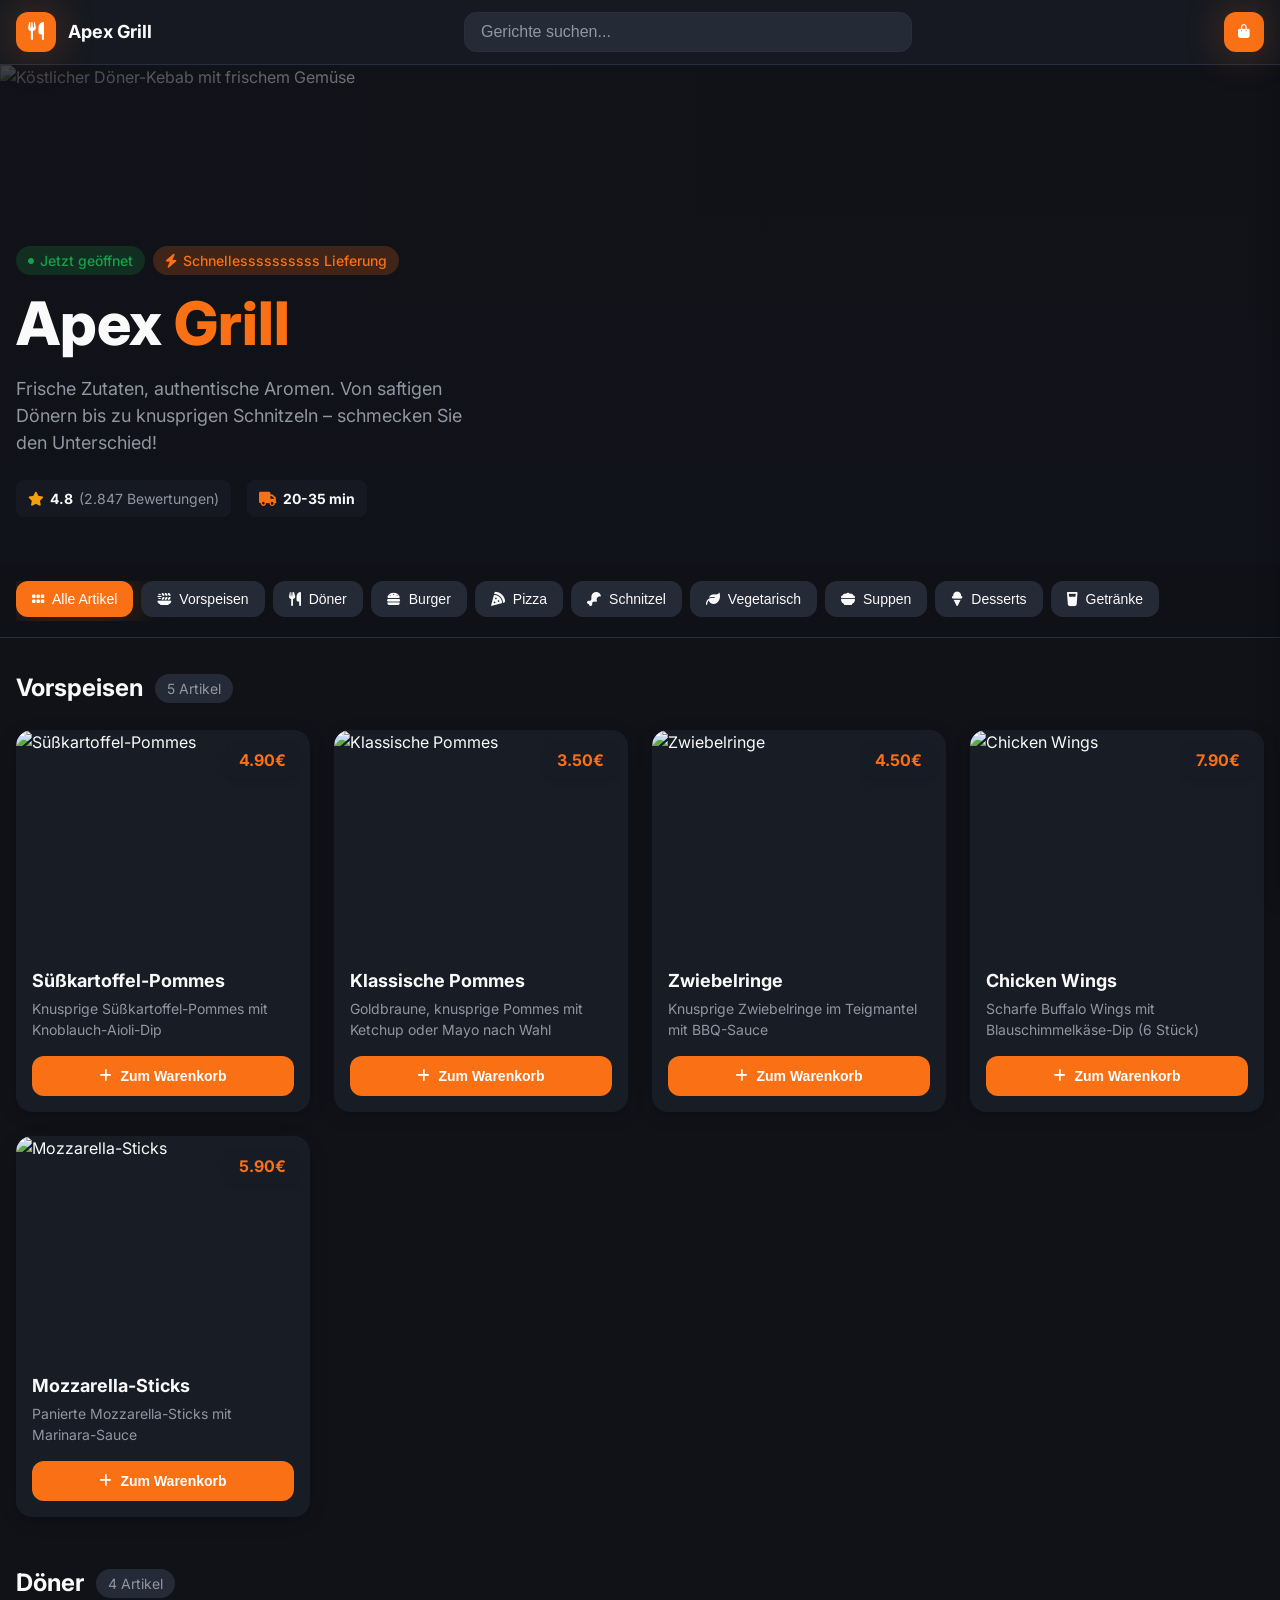
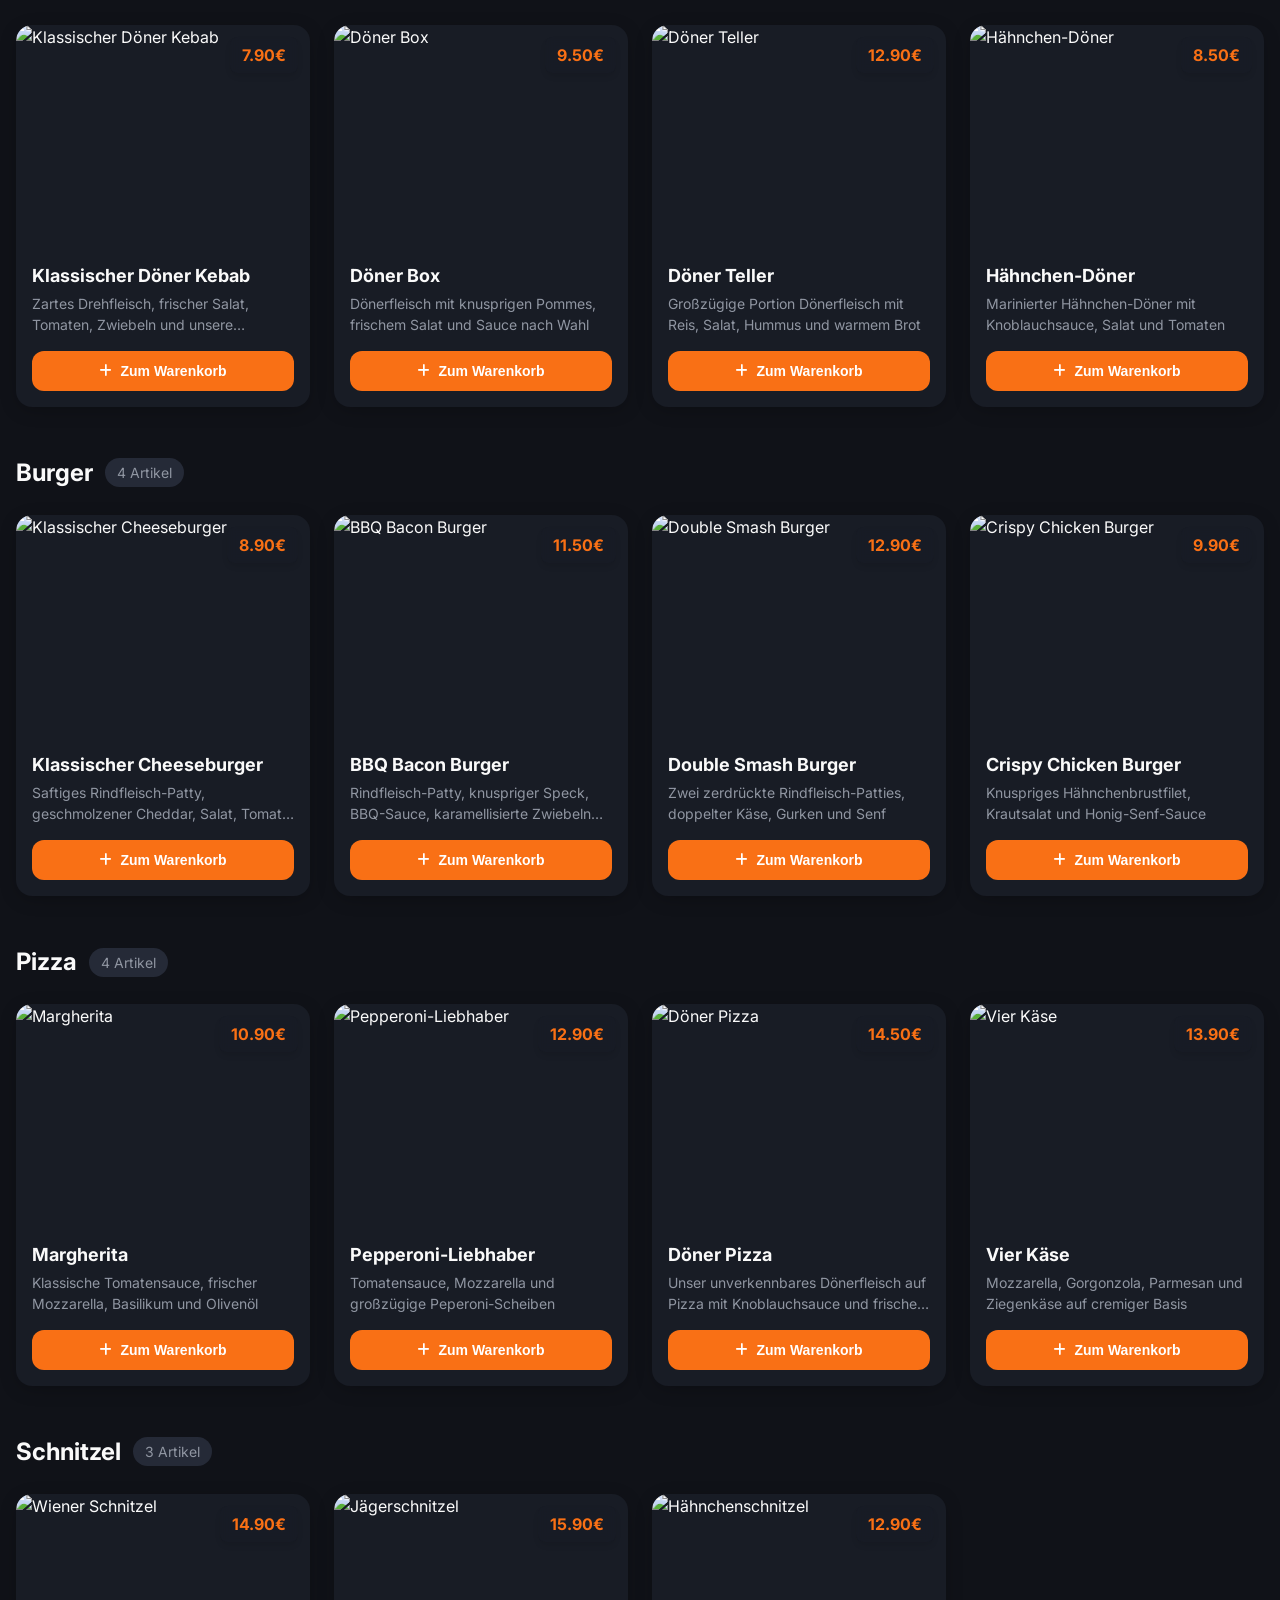
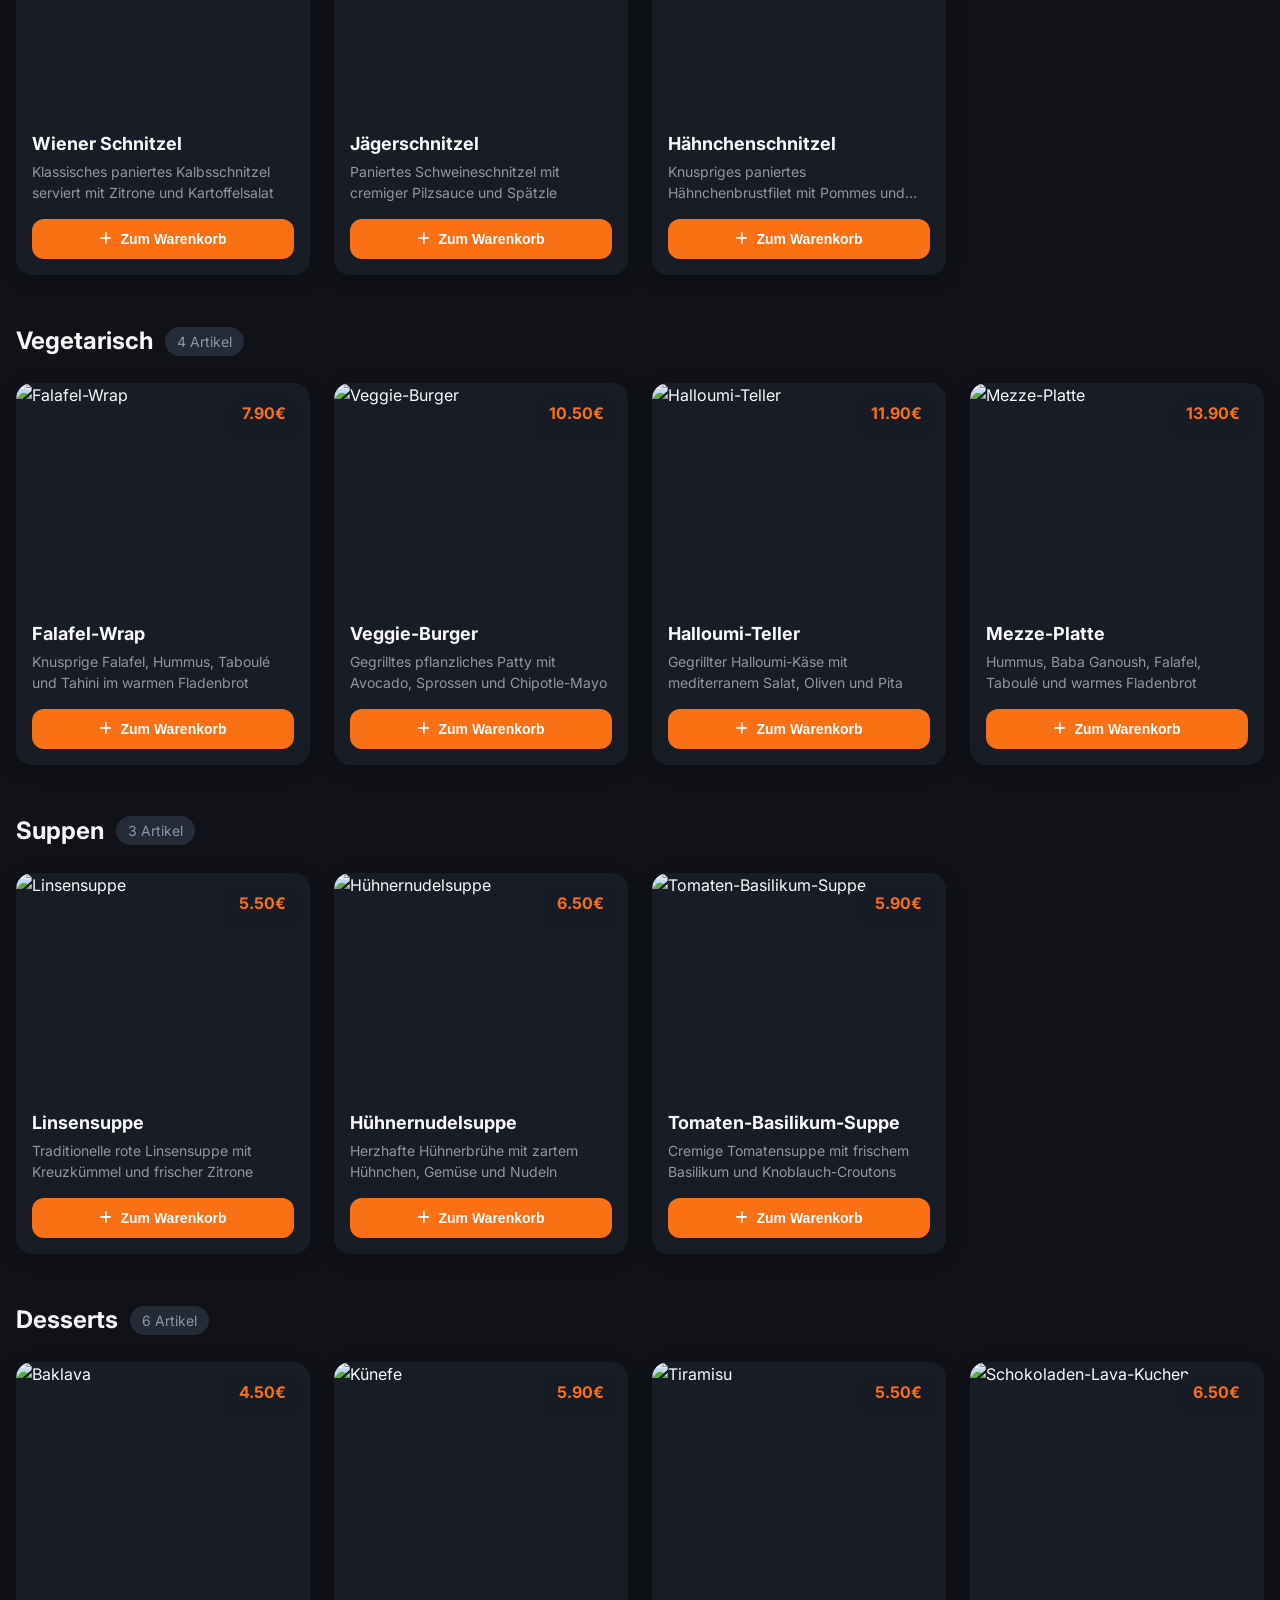
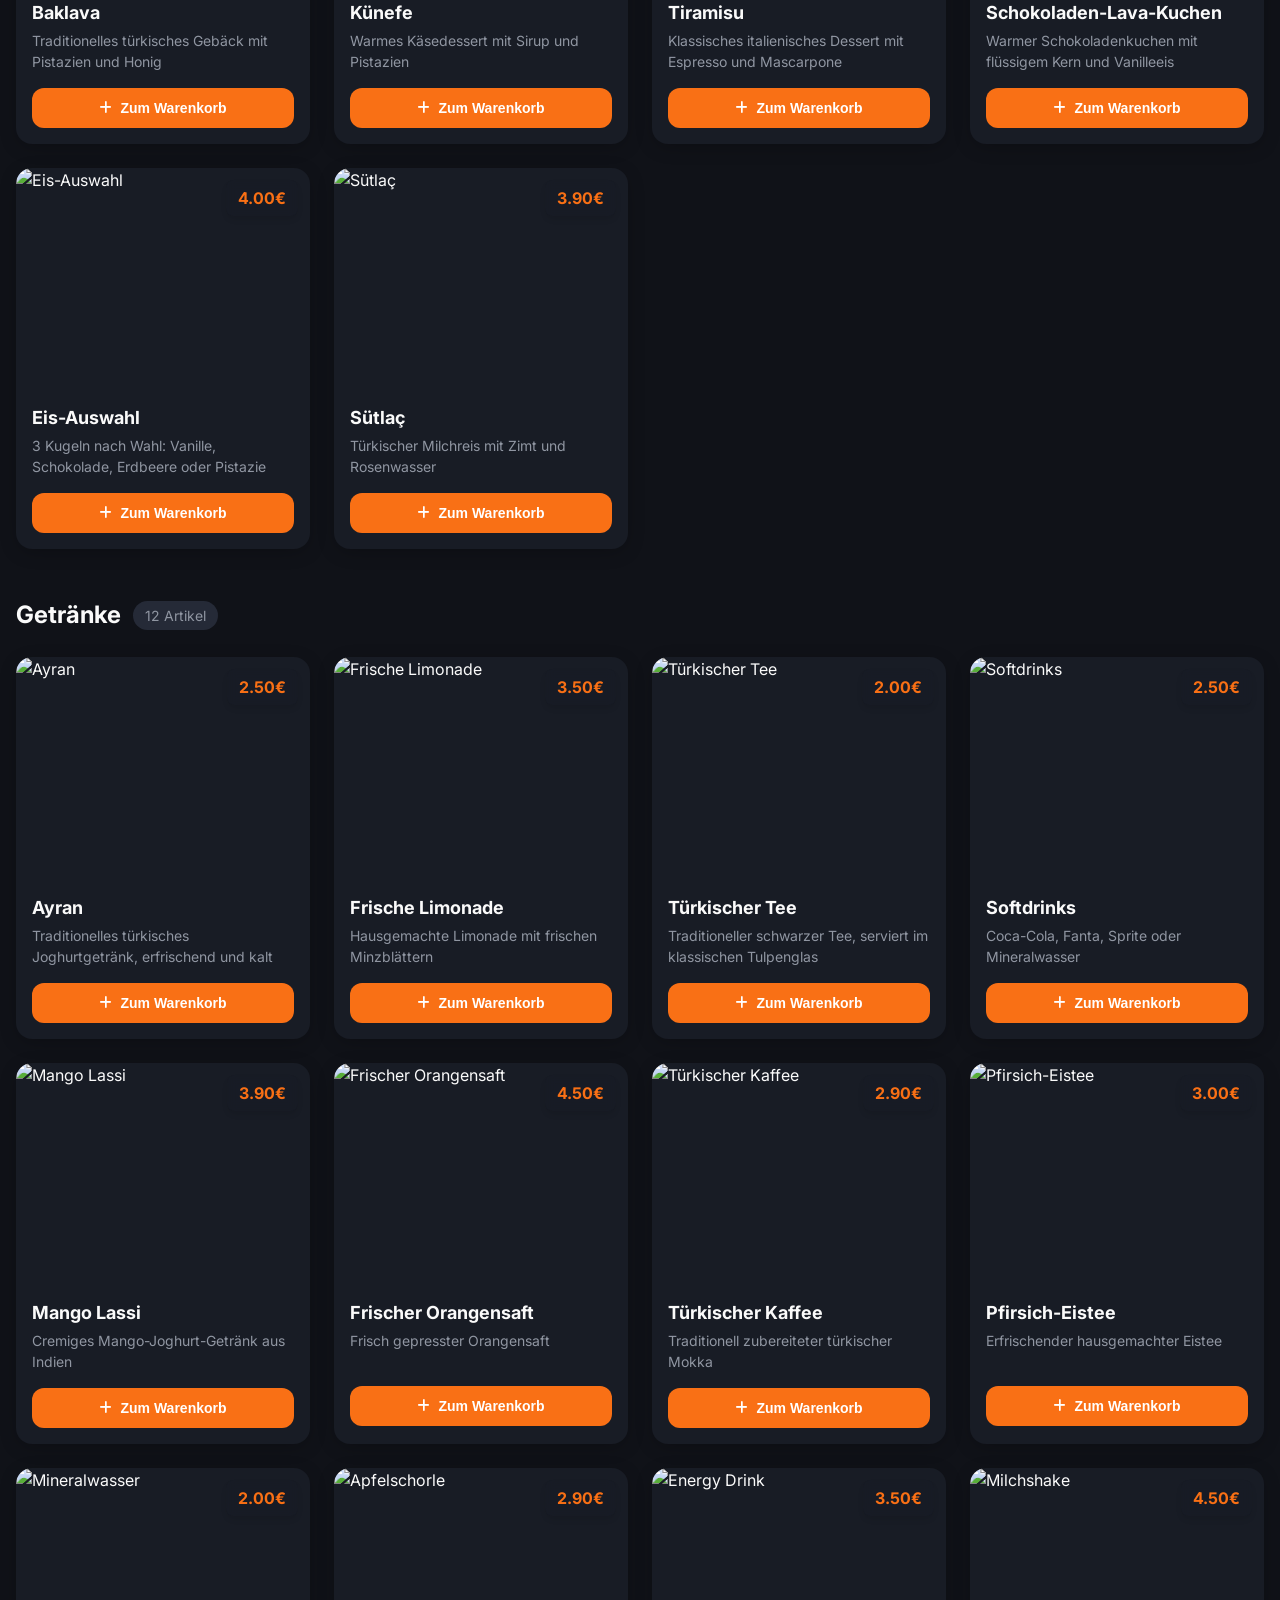
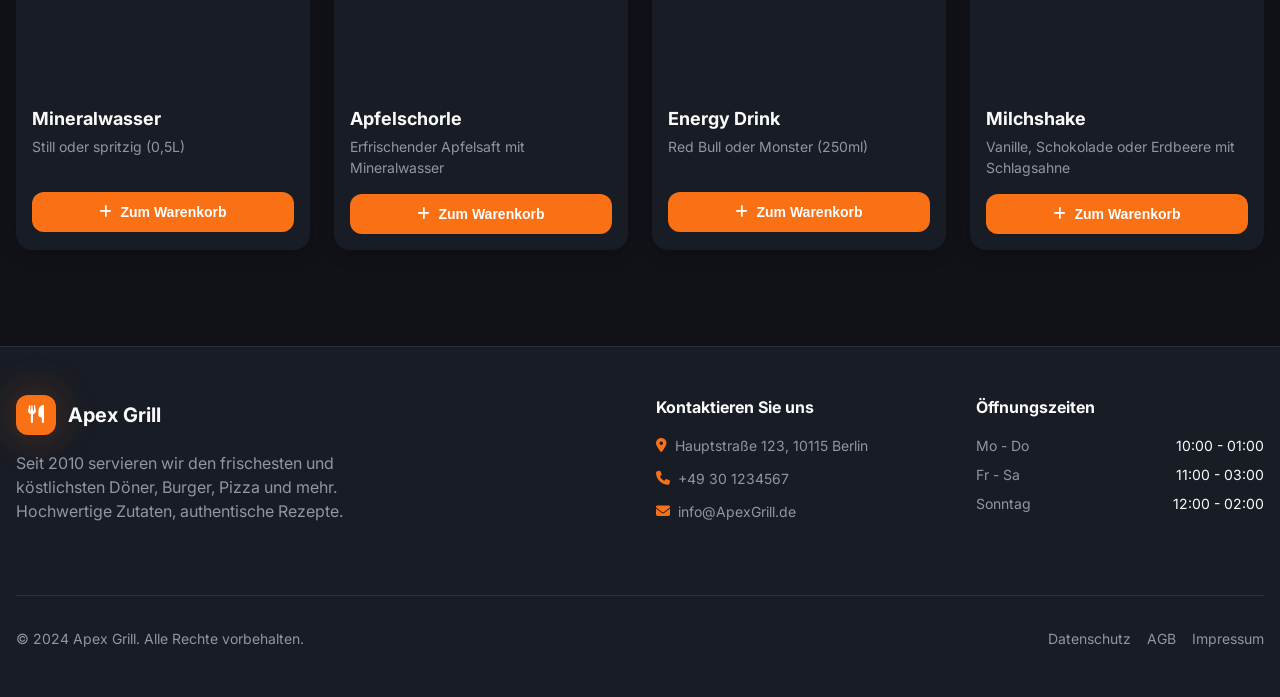
==== commit 42fd8566: "Update hero text per user request" ====
--- a/index.html
+++ b/index.html
@@ -102,7 +102,7 @@
                     </span>
                     <span class="badge badge-primary">
                         <i class="fa-solid fa-bolt"></i>
-                        Schnelle Lieferung
+                        Schnellessssssssss Lieferung
                     </span>
                 </div>
                 <h1 class="hero-title">
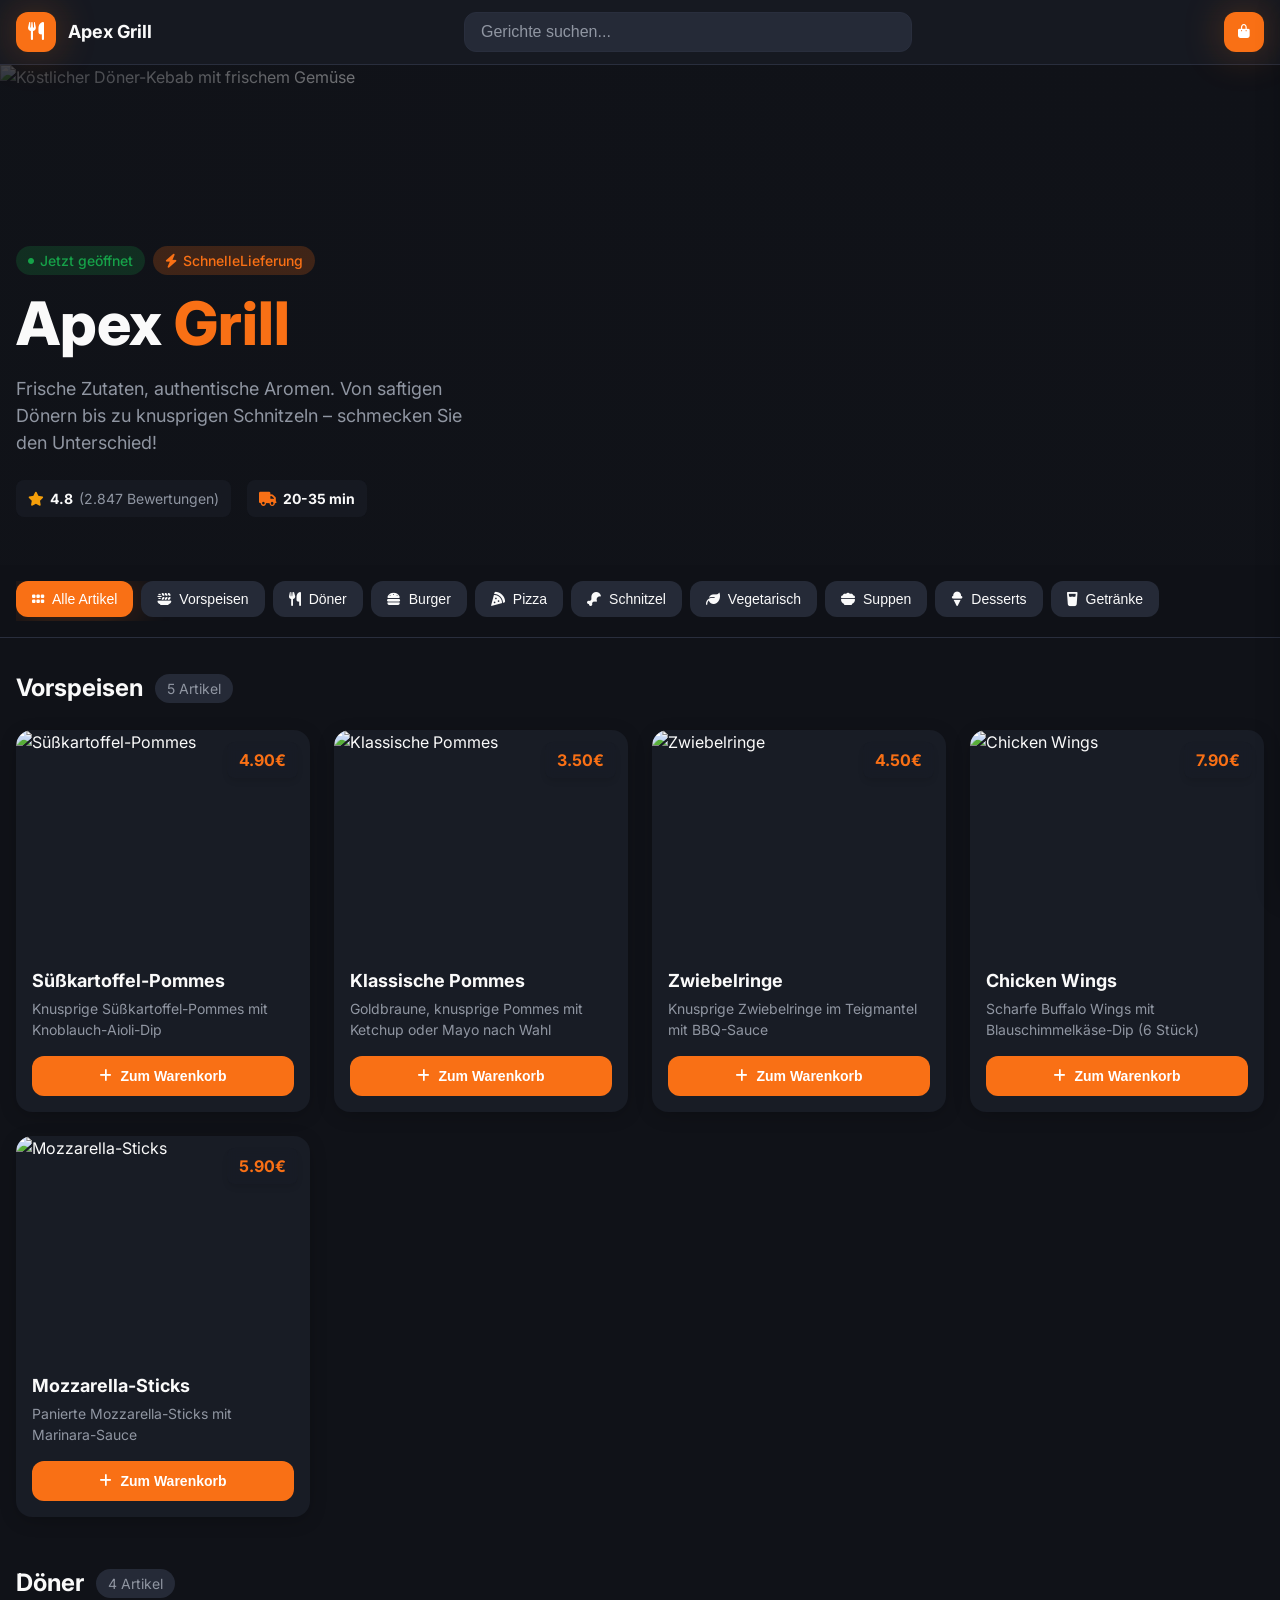
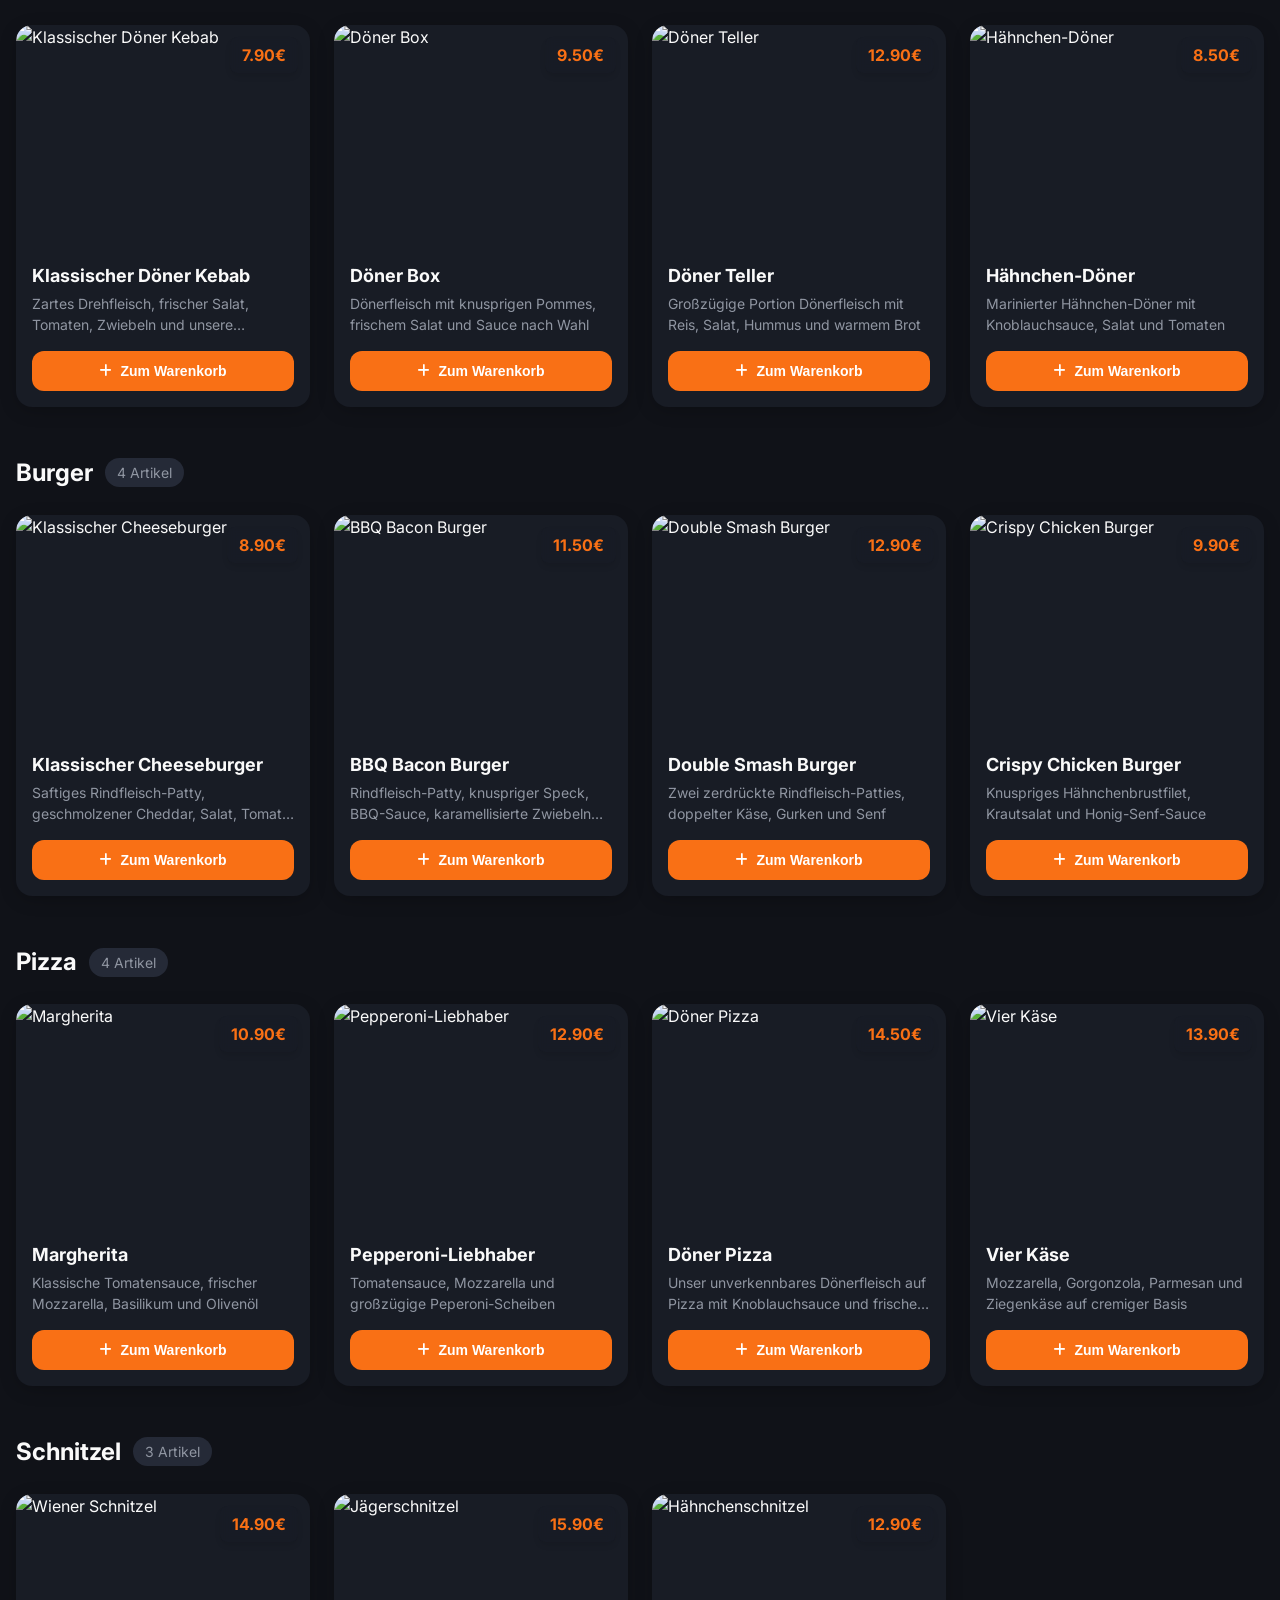
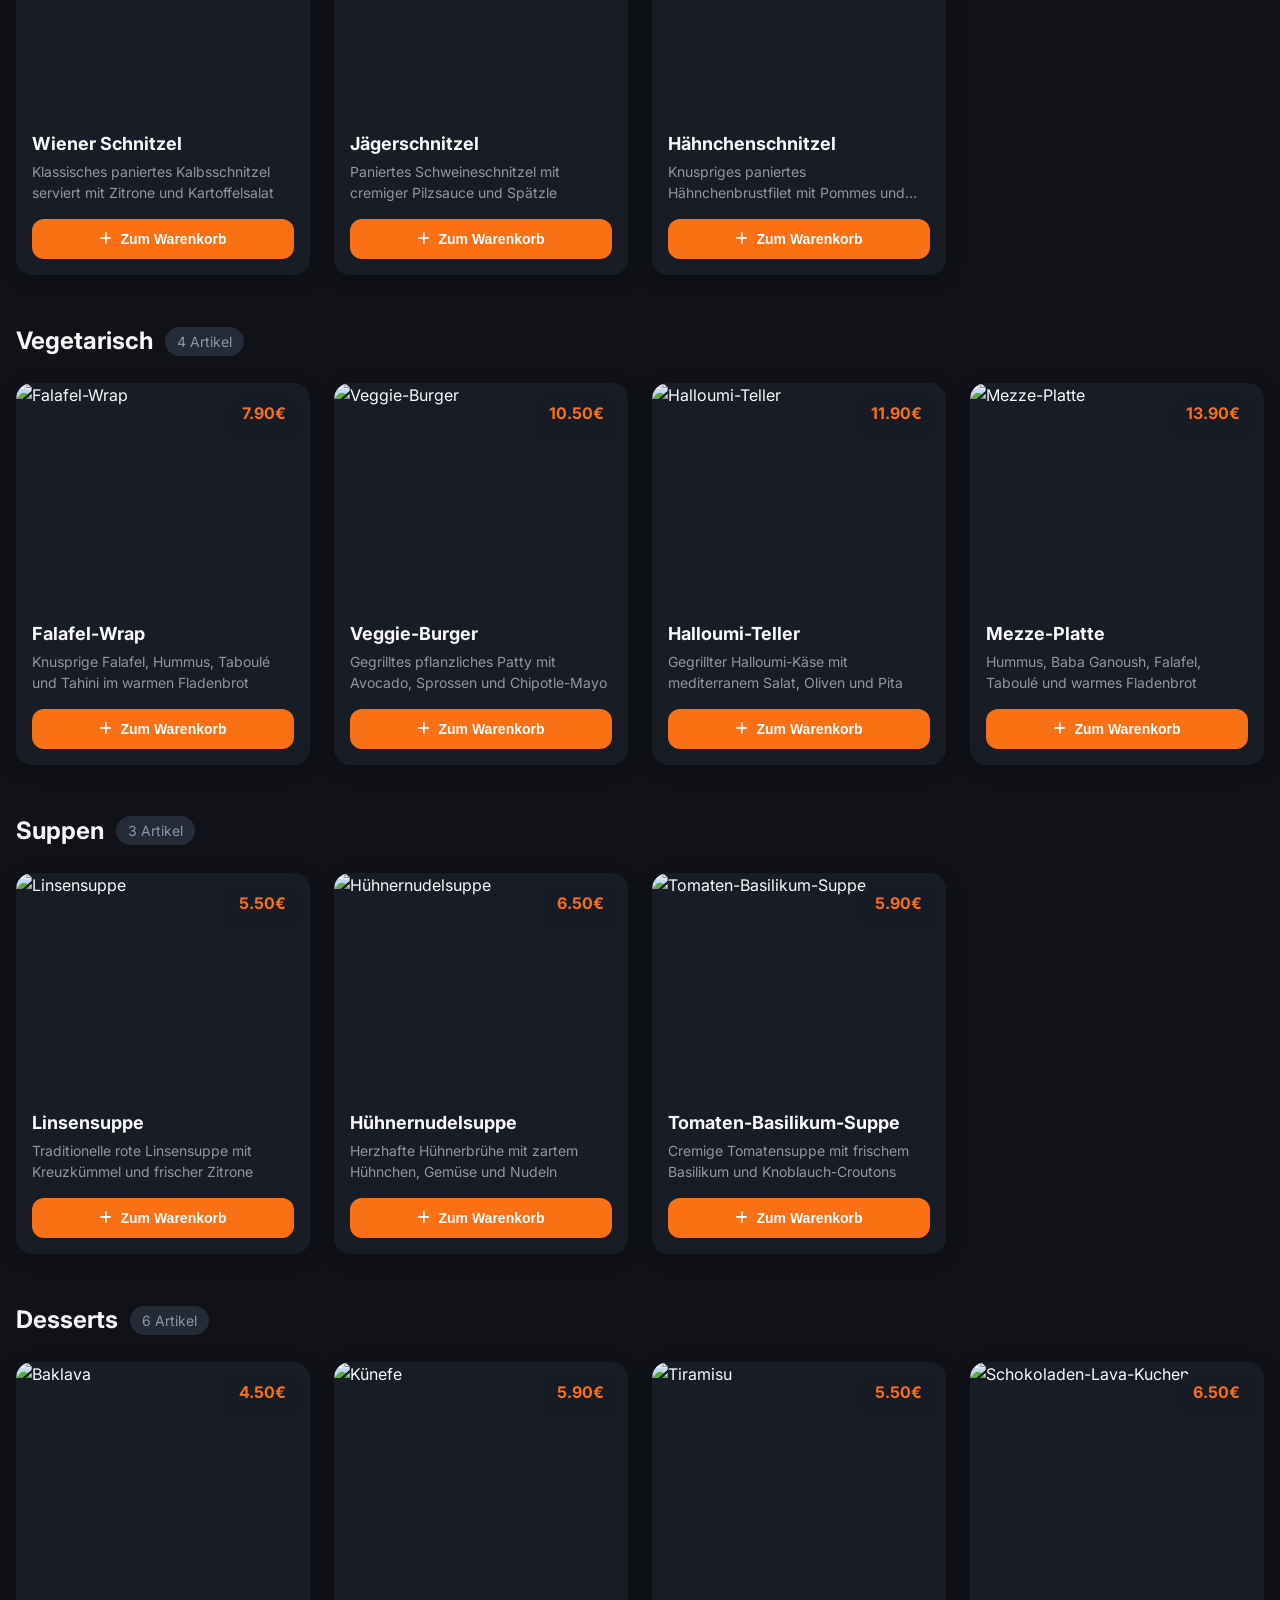
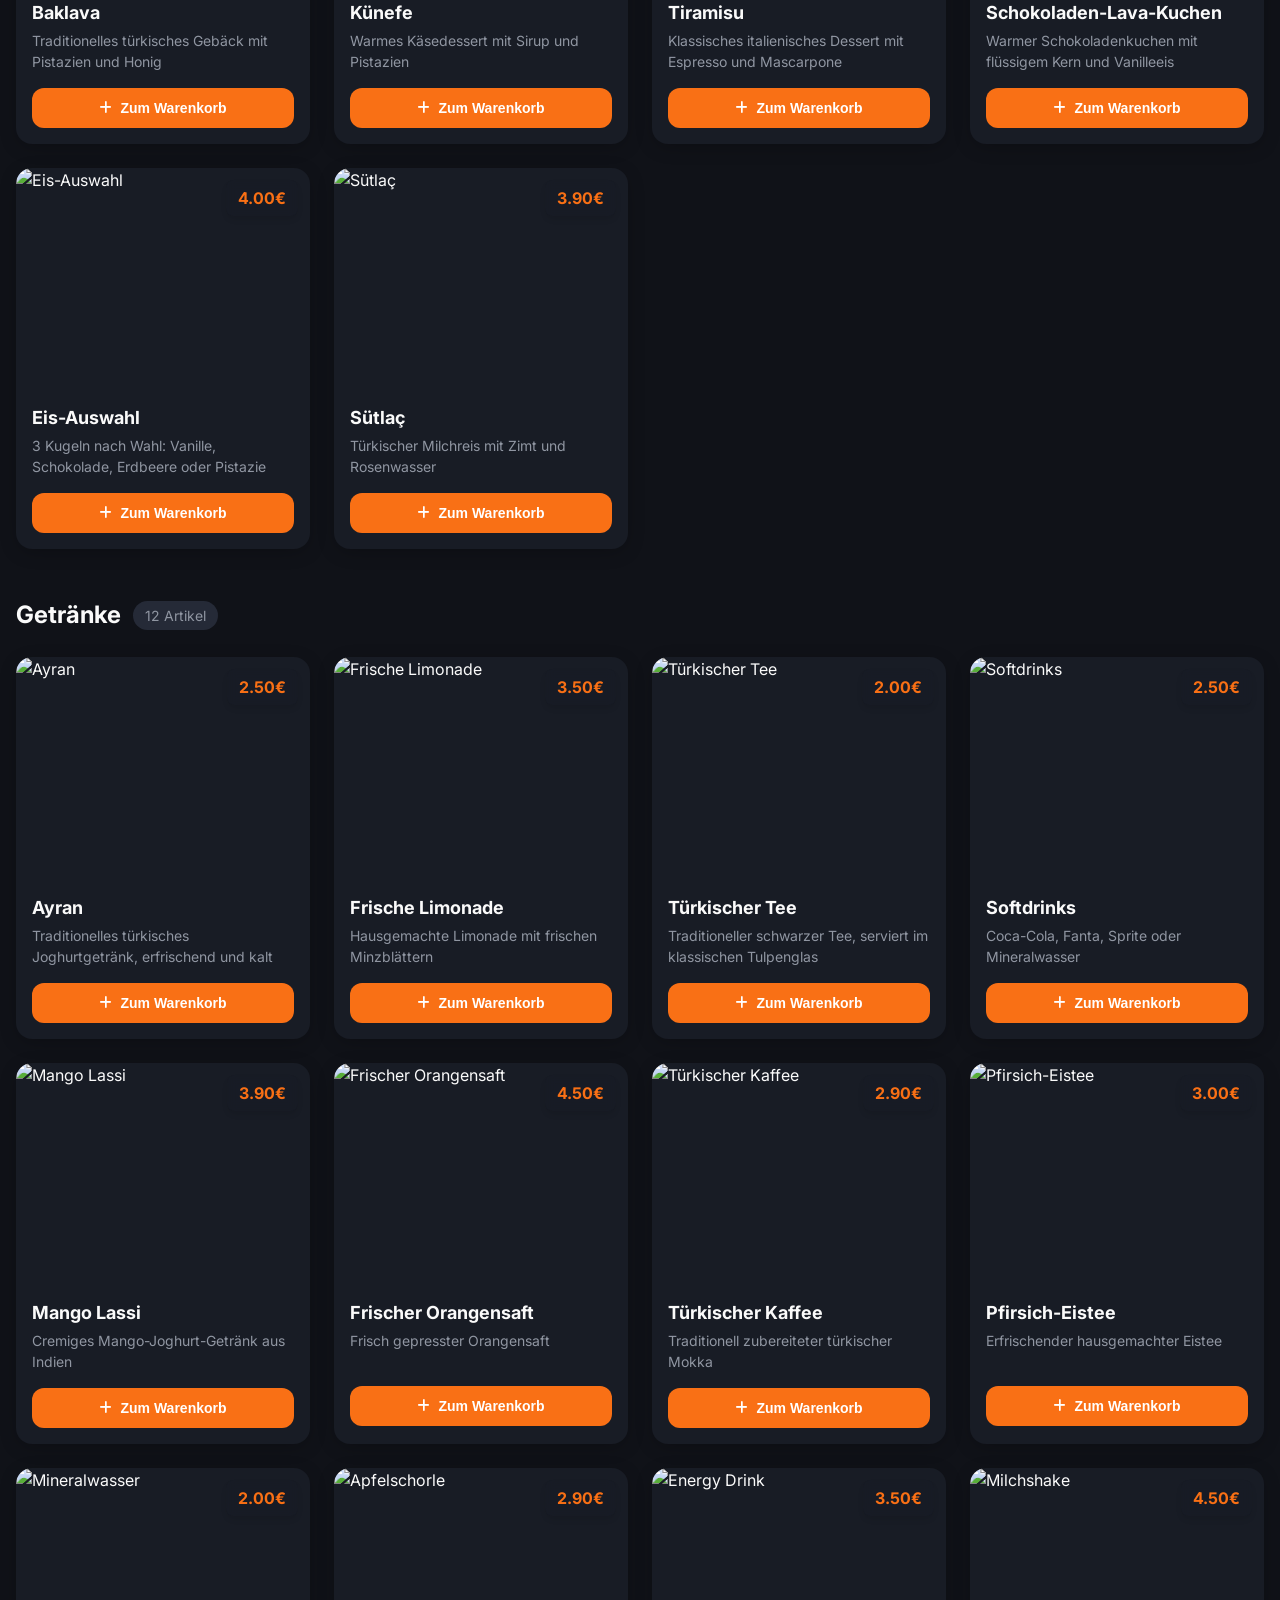
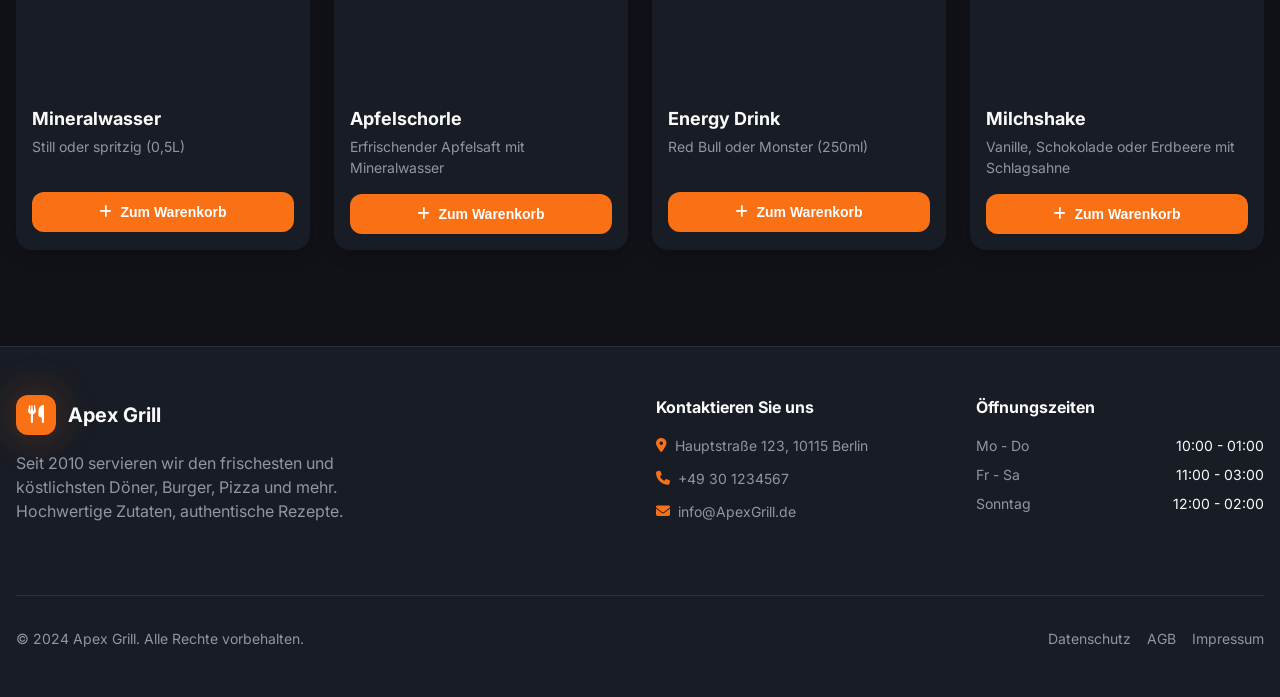
==== commit b46b0709: "changes" ====
--- a/index.html
+++ b/index.html
@@ -102,7 +102,7 @@
                     </span>
                     <span class="badge badge-primary">
                         <i class="fa-solid fa-bolt"></i>
-                        Schnellessssssssss Lieferung
+                        SchnelleLieferung
                     </span>
                 </div>
                 <h1 class="hero-title">
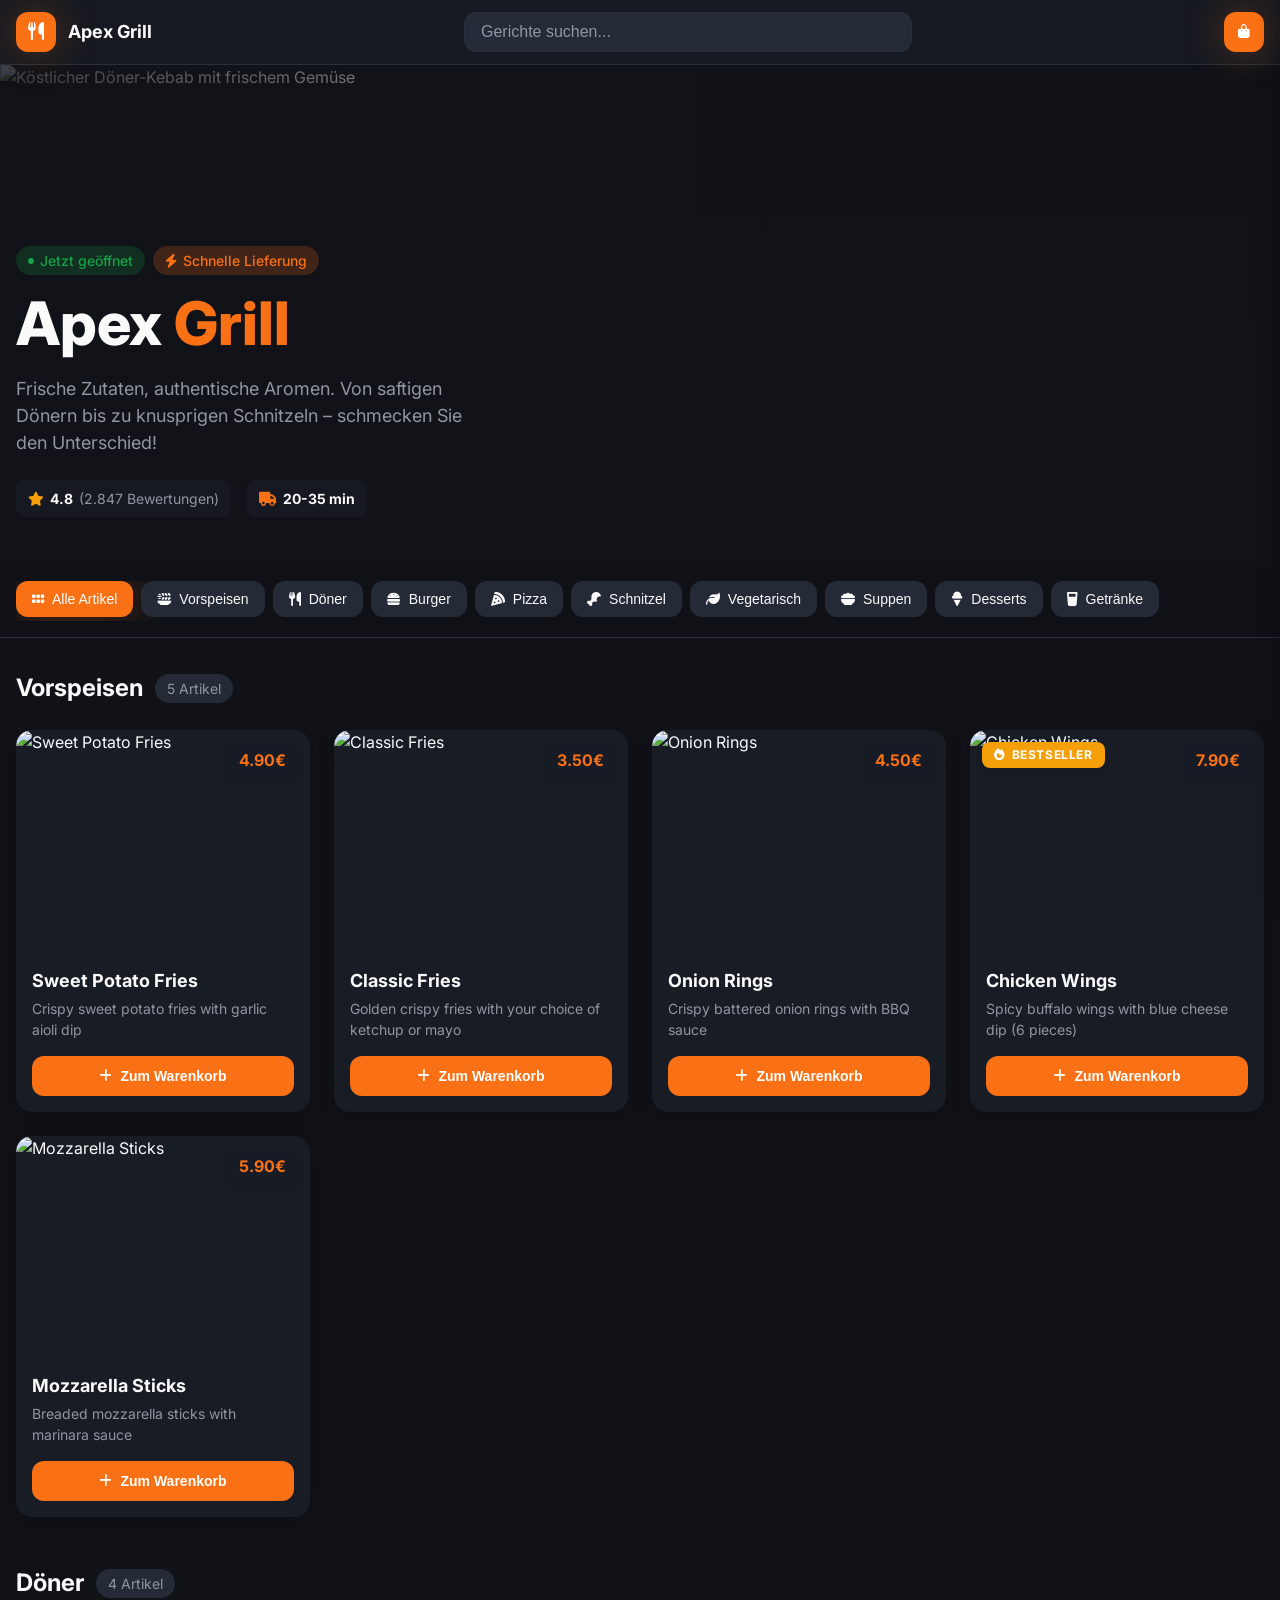
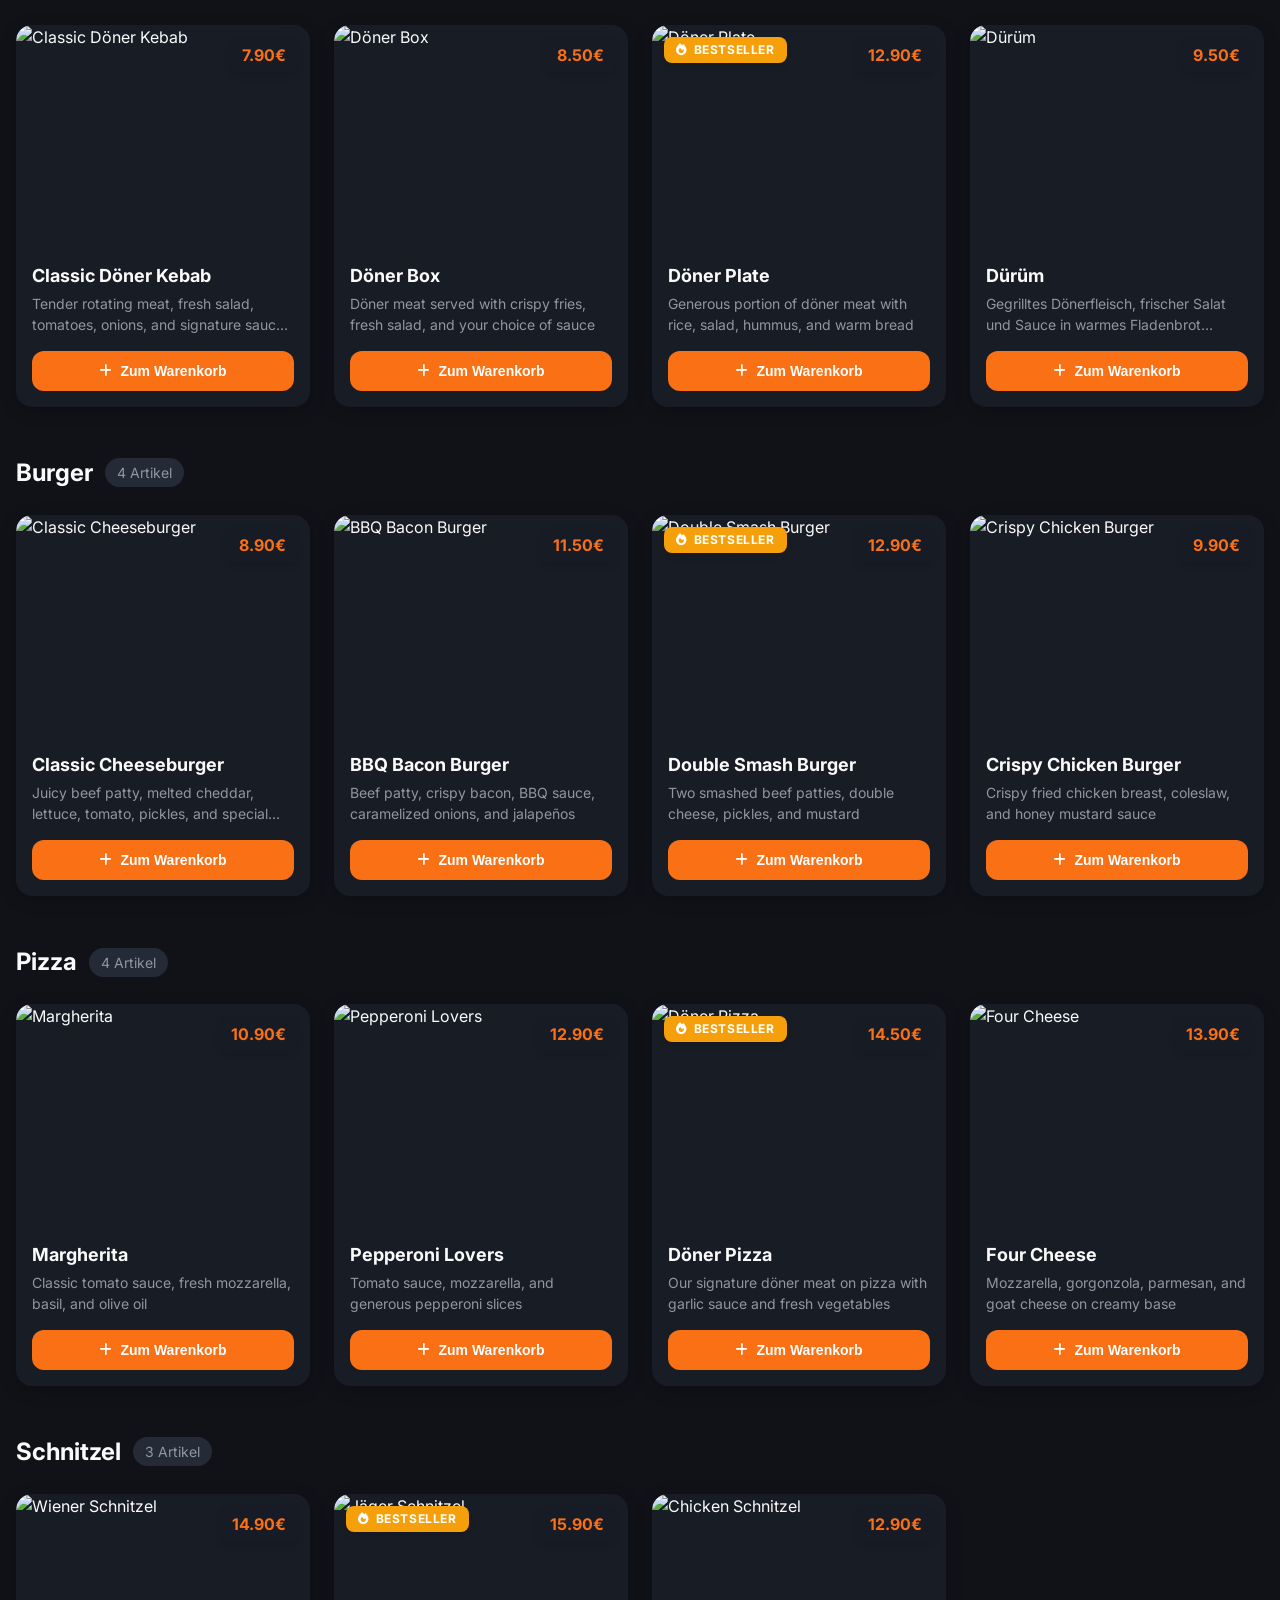
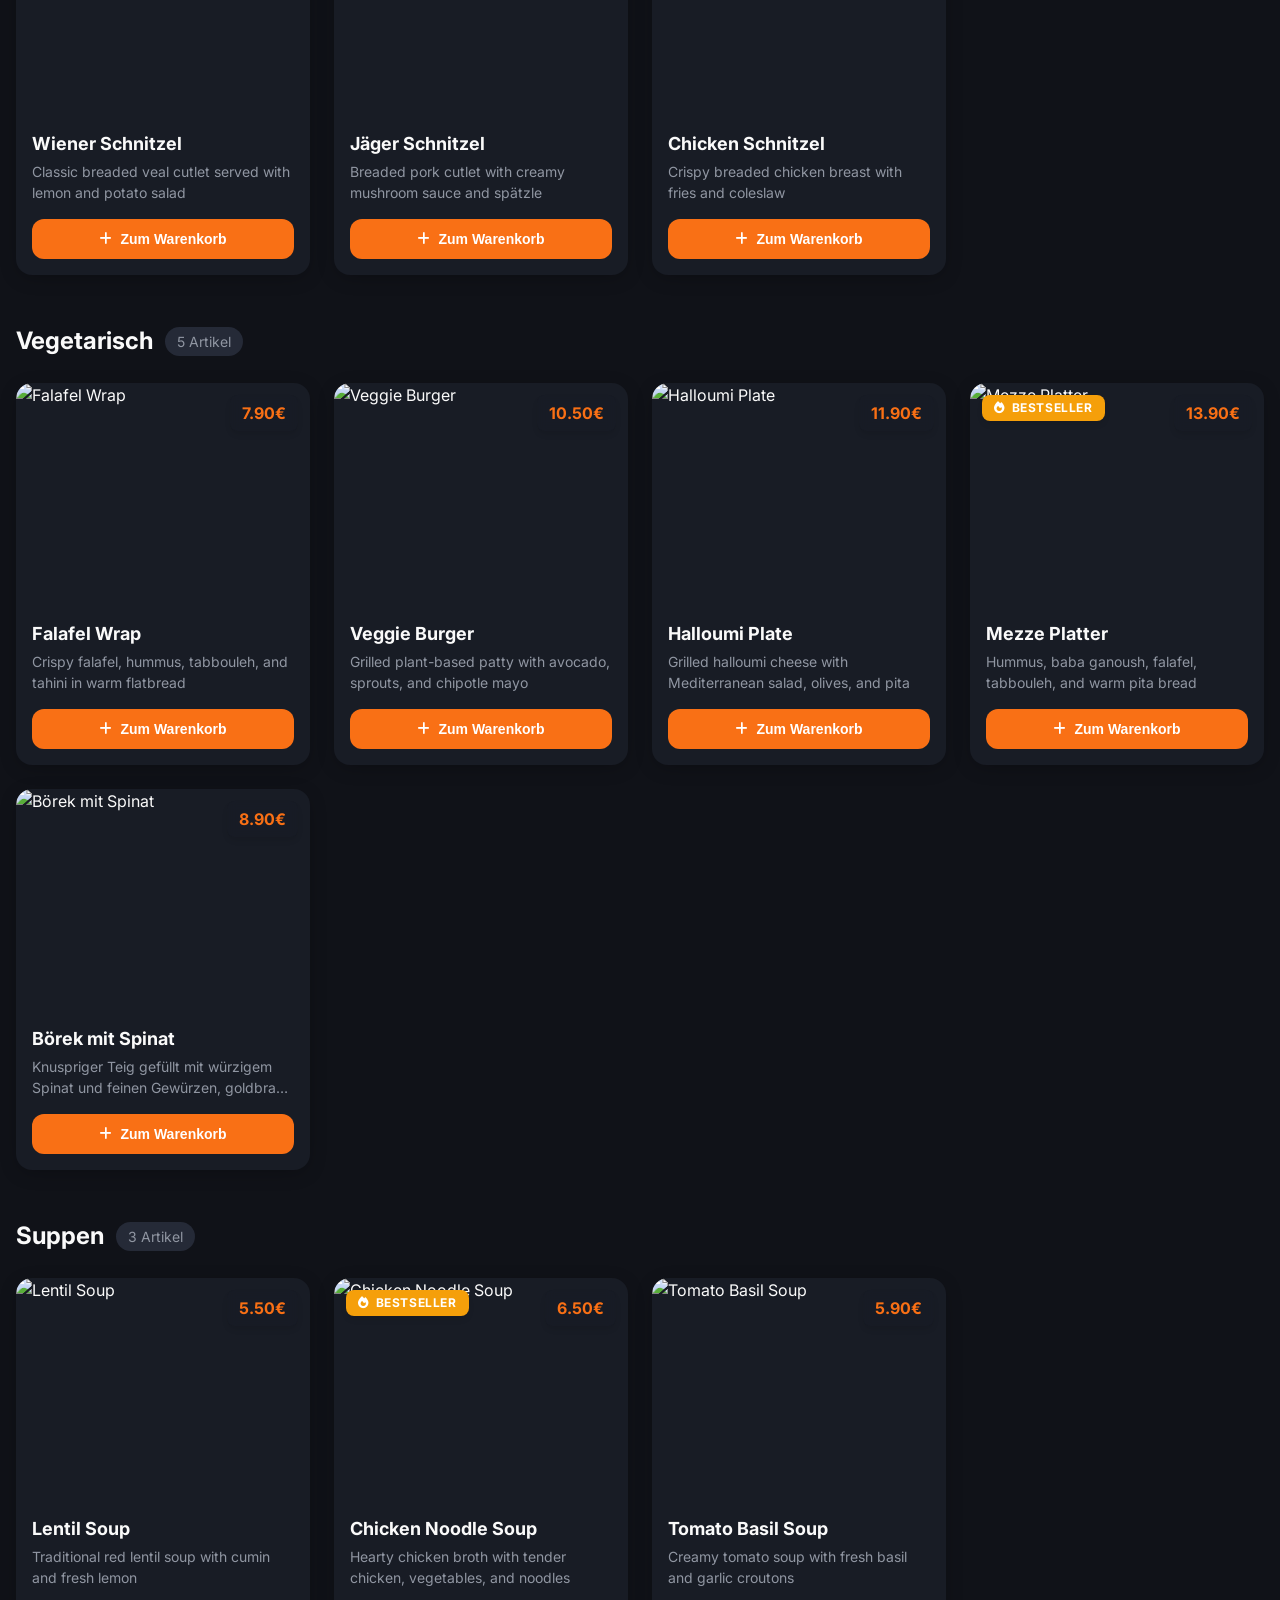
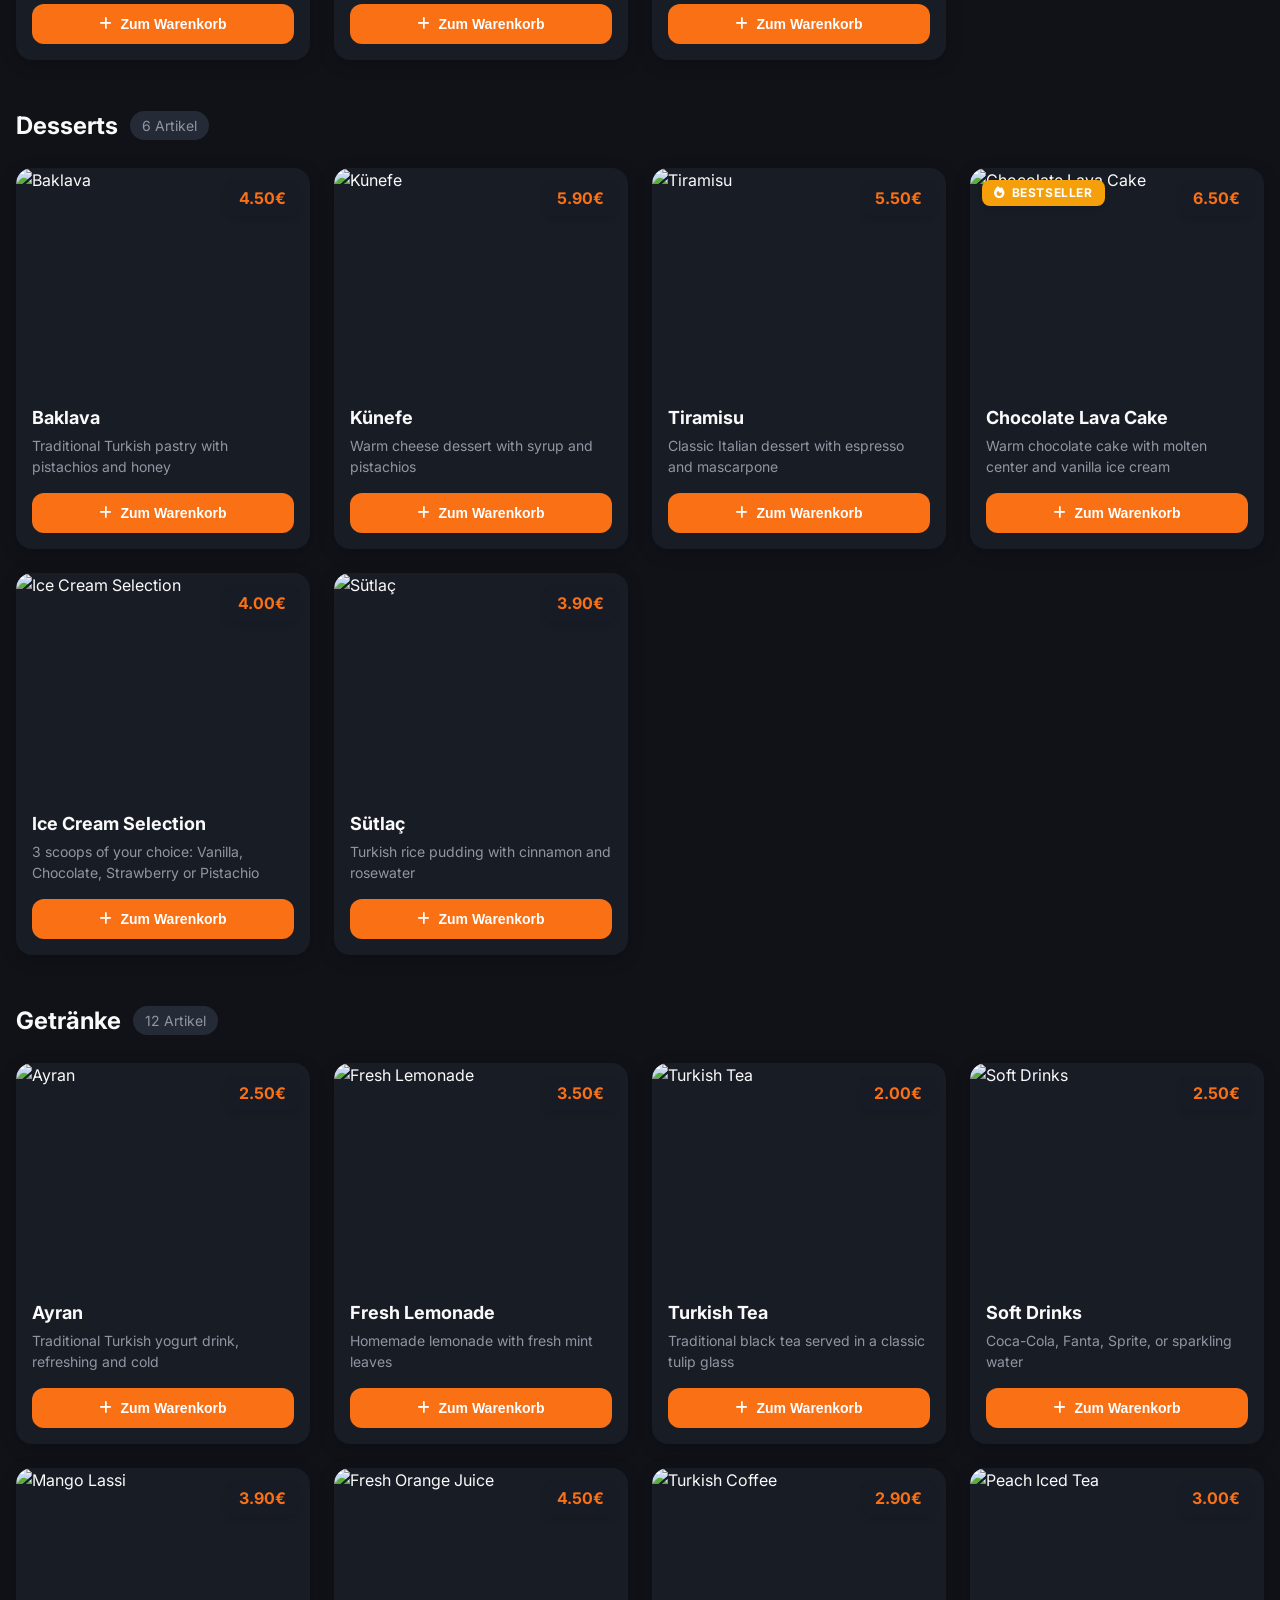
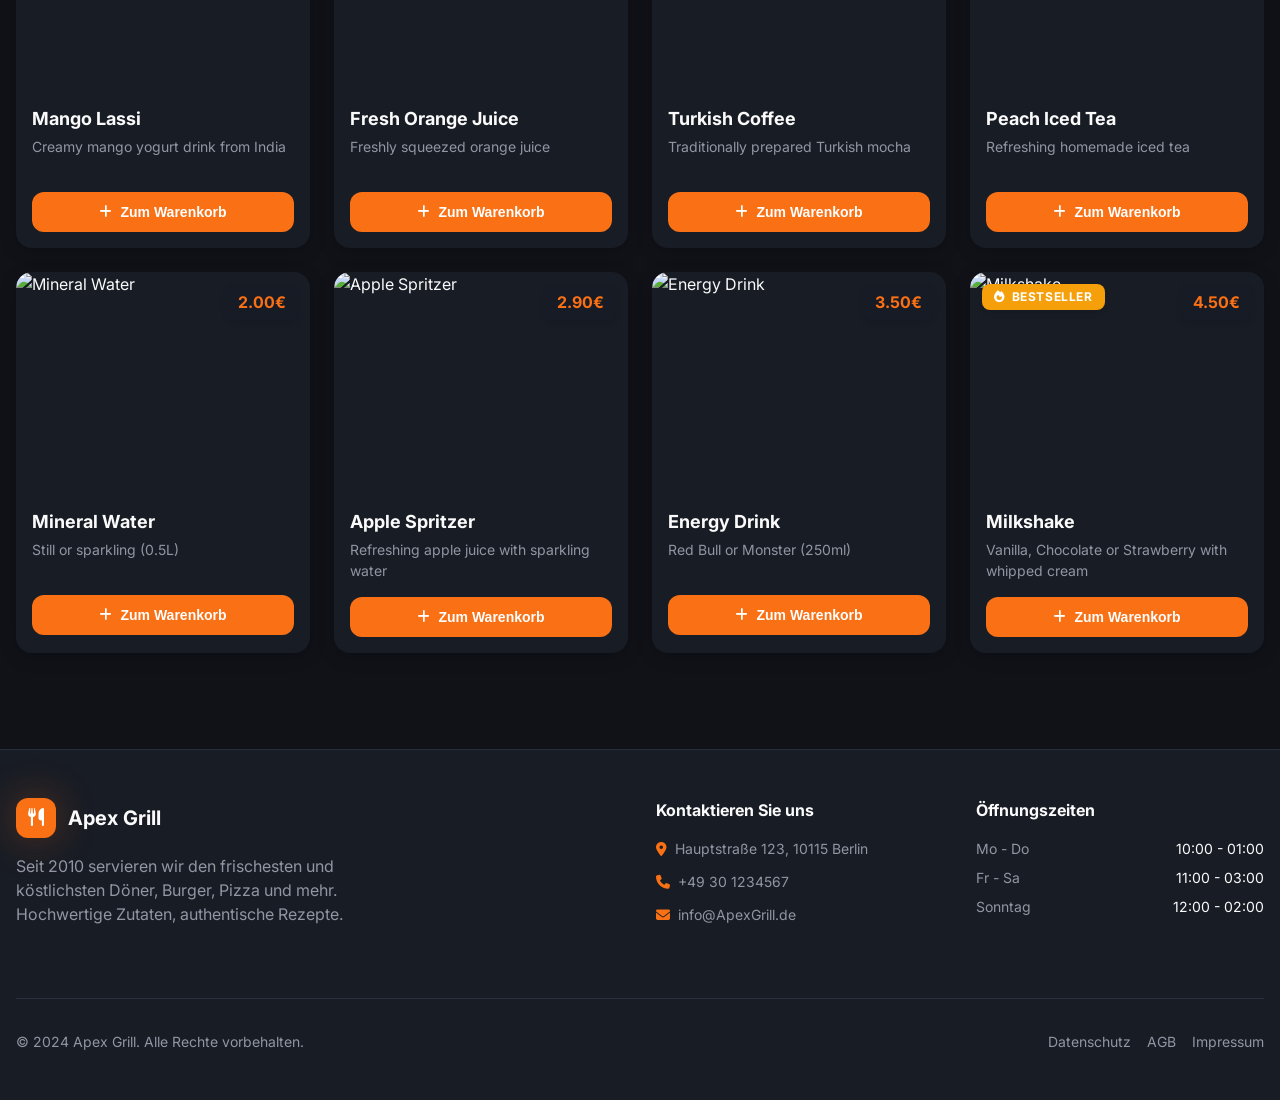
==== commit 51857a23: "Update Apex Grill C" ====
--- a/index.html
+++ b/index.html
@@ -102,7 +102,7 @@
                     </span>
                     <span class="badge badge-primary">
                         <i class="fa-solid fa-bolt"></i>
-                        SchnelleLieferung
+                        Schnelle Lieferung
                     </span>
                 </div>
                 <h1 class="hero-title">
--- a/stylesC.css
+++ b/stylesC.css
@@ -1781,4 +1781,96 @@
   .popup-body li {
     margin-bottom: 0.5rem;
   }
-  +  
+/* --- Mobile Optimization (Added by Antigravity) --- */
+@media (max-width: 639px) {
+  /* 1. Compact Hero to show menu faster */
+  .hero {
+    height: 280px;
+  }
+  
+  .hero-content {
+    padding-bottom: 1.5rem;
+  }
+
+  .hero-title {
+    font-size: 1.75rem;
+    margin-bottom: 0.5rem;
+  }
+  
+  .hero-description {
+    font-size: 0.9rem;
+    margin-bottom: 1rem;
+    line-height: 1.4;
+  }
+
+  /* 2. Horizontal Menu Cards on Mobile */
+  .menu-card {
+    display: flex;
+    flex-direction: row;
+    height: auto; 
+    min-height: 130px;
+  }
+
+  .menu-card-image-wrapper {
+    width: 130px; 
+    height: auto;
+    aspect-ratio: auto; 
+    flex-shrink: 0;
+  }
+
+  .menu-card-content {
+    flex: 1;
+    padding: 0.75rem;
+    display: flex;
+    flex-direction: column;
+    justify-content: space-between;
+  }
+
+  .menu-card-title {
+    font-size: 1rem;
+    margin-bottom: 0.25rem;
+    white-space: normal; 
+    display: -webkit-box;
+    -webkit-line-clamp: 2;
+    -webkit-box-orient: vertical;
+  }
+
+  .menu-card-description {
+    display: -webkit-box;
+    -webkit-line-clamp: 2;
+    -webkit-box-orient: vertical;
+    overflow: hidden;
+    font-size: 0.75rem;
+    margin-bottom: 0.5rem;
+    min-height: 0;
+  }
+
+  /* Price positioning adjustment for horizontal layout */
+  .menu-card-price {
+    position: absolute;
+    top: auto;
+    bottom: 0.5rem;
+    right: 0.5rem;
+    padding: 0.25rem 0.5rem;
+    font-size: 0.75rem;
+    background-color: hsl(var(--card) / 0.9);
+    border: 1px solid hsl(var(--border));
+  }
+  
+  /* Make button smaller/compact */
+  .menu-card-btn {
+    padding: 0.5rem;
+    font-size: 0.8rem;
+    margin-top: auto; 
+    width: auto; /* Allow button to shrink? No, keep full width of container */
+    align-self: flex-start; /* Or stretch? */
+    width: 100%;
+  }
+
+  /* 3. Category Bar adjustments */
+  .category-btn {
+    padding: 0.5rem 0.75rem;
+    font-size: 0.8rem;
+  }
+}
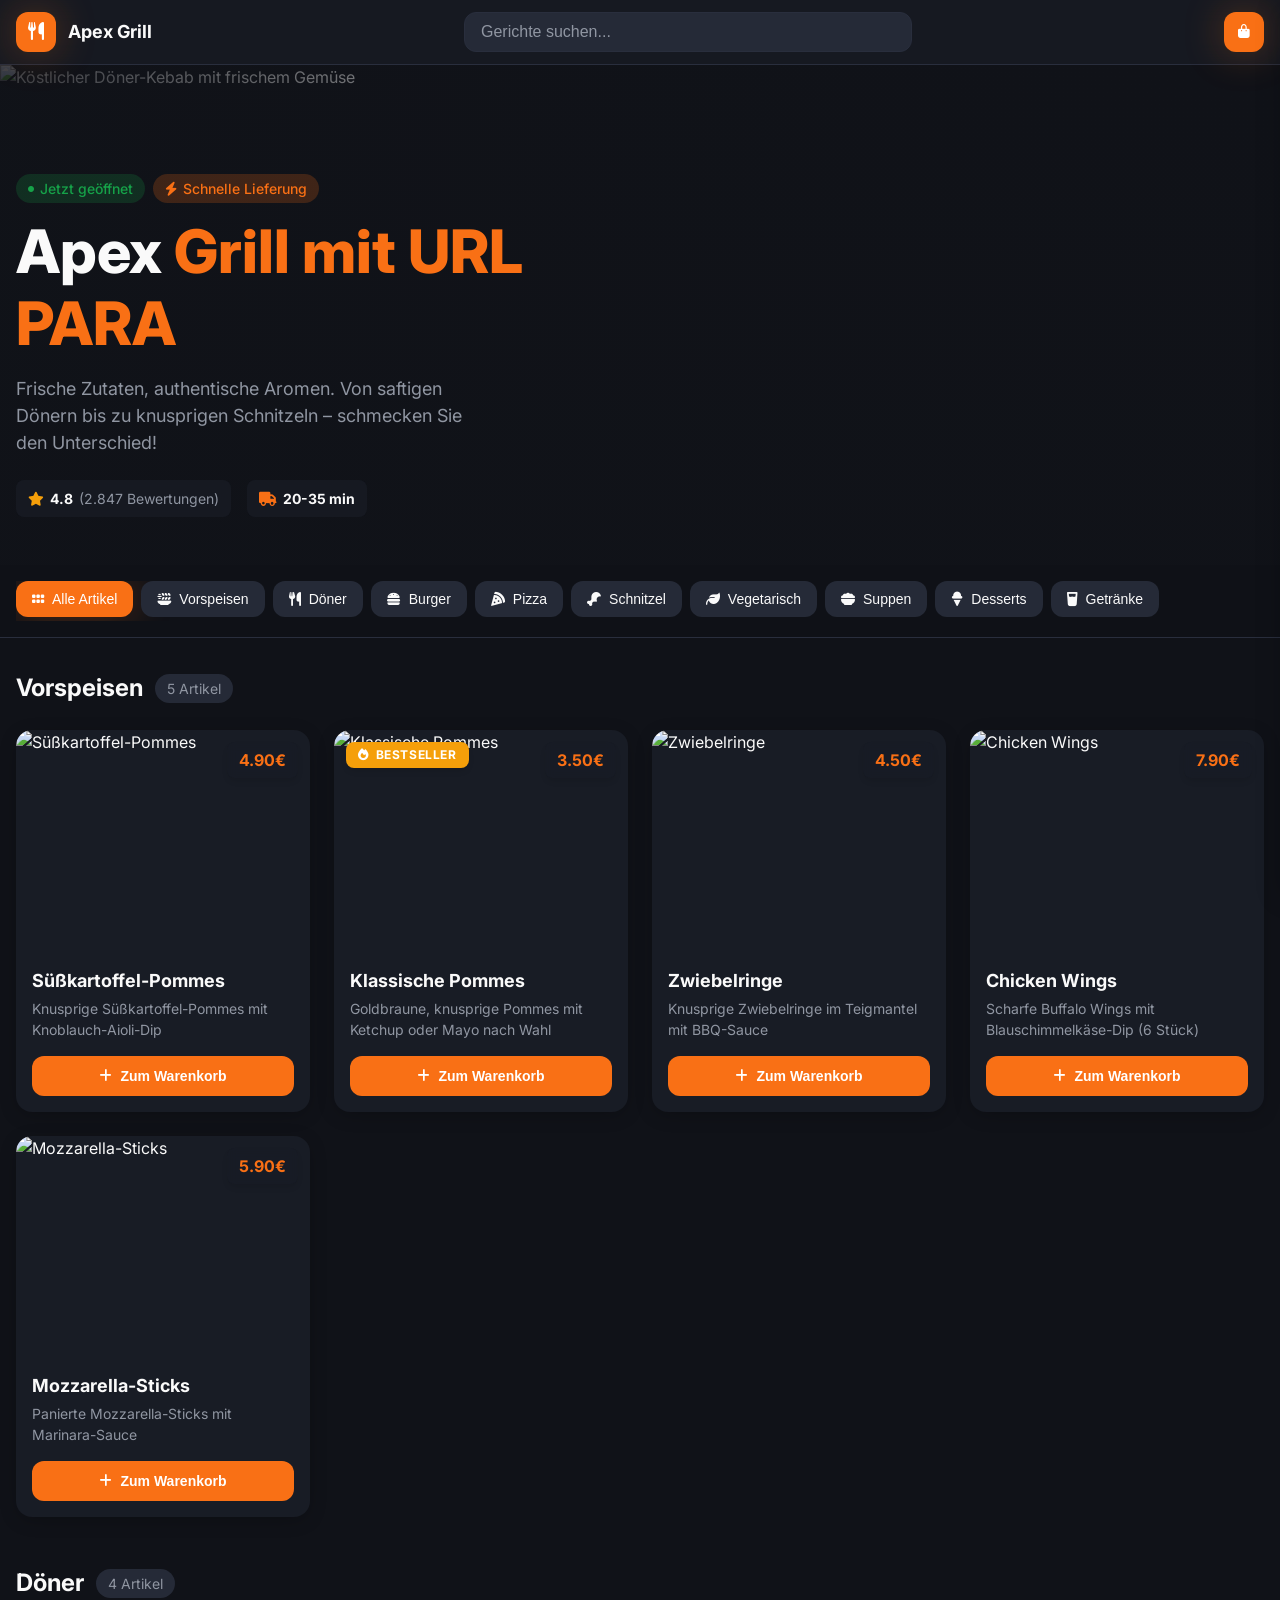
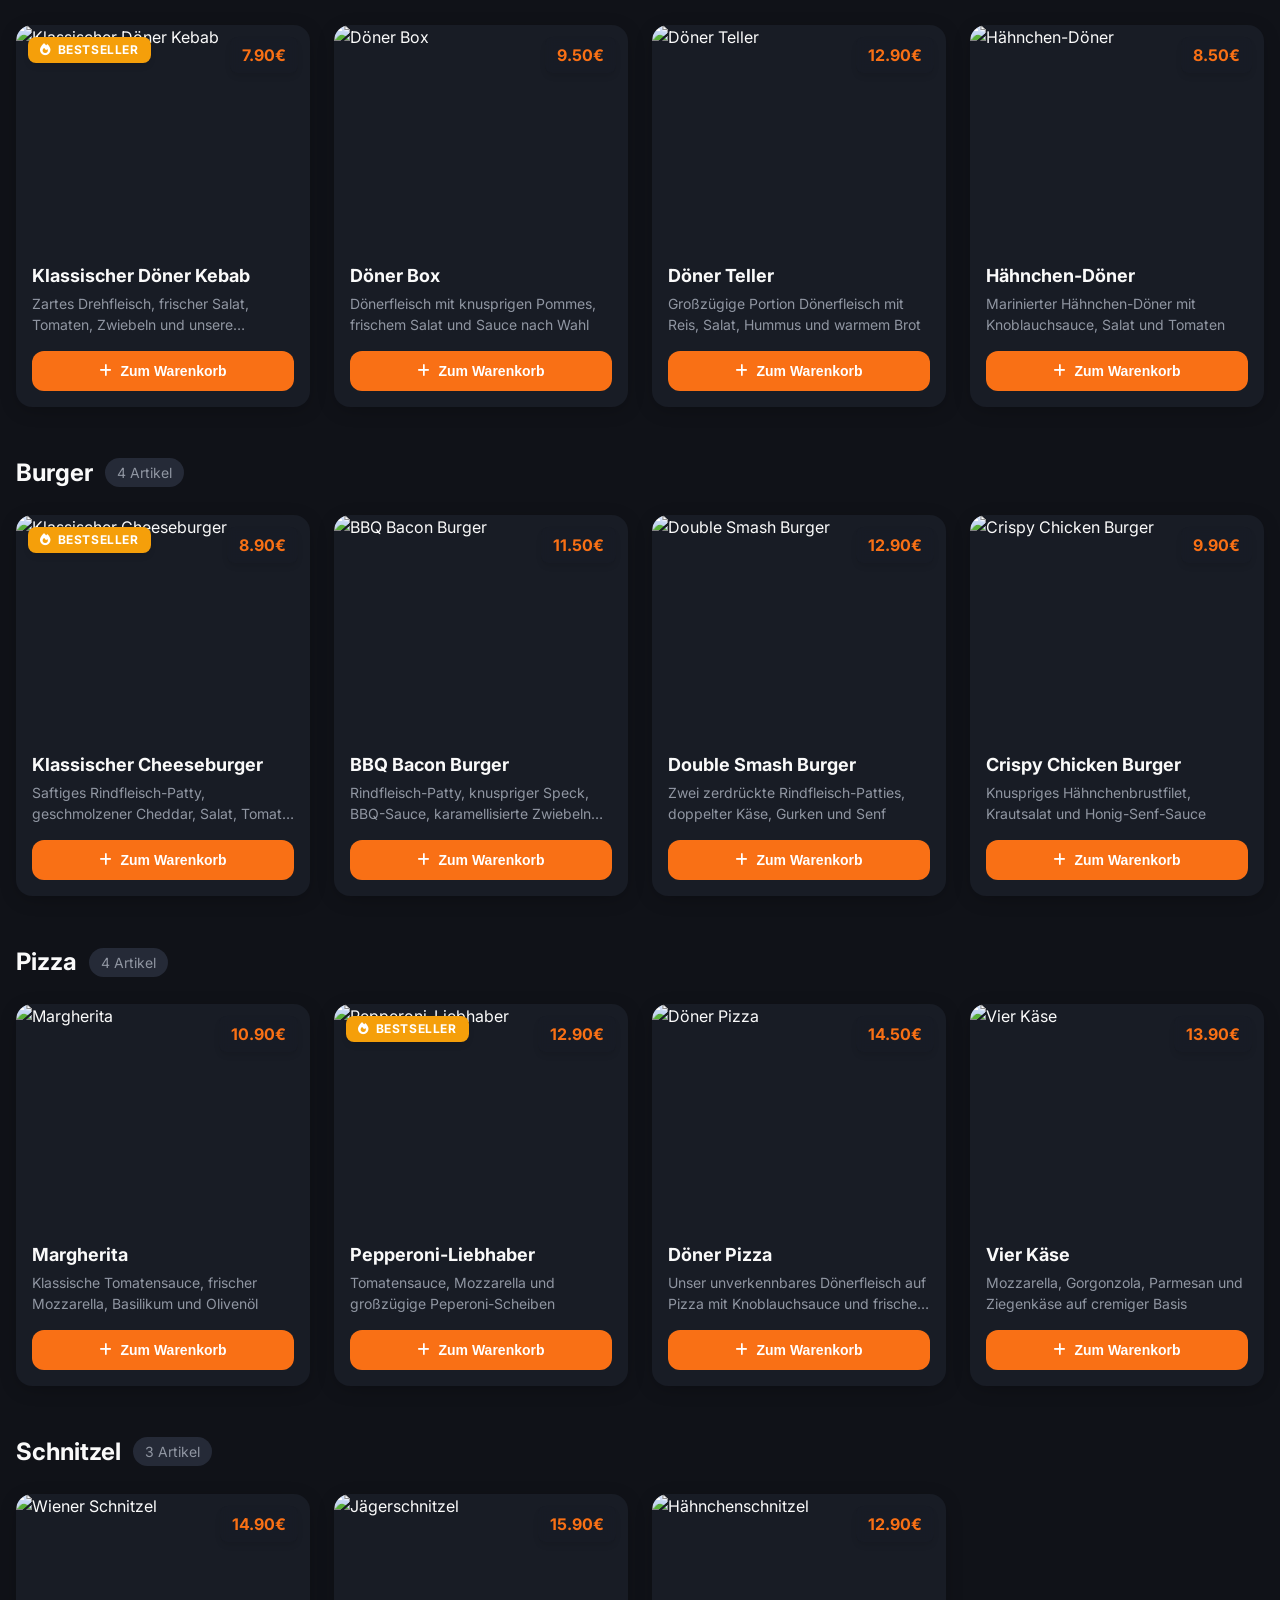
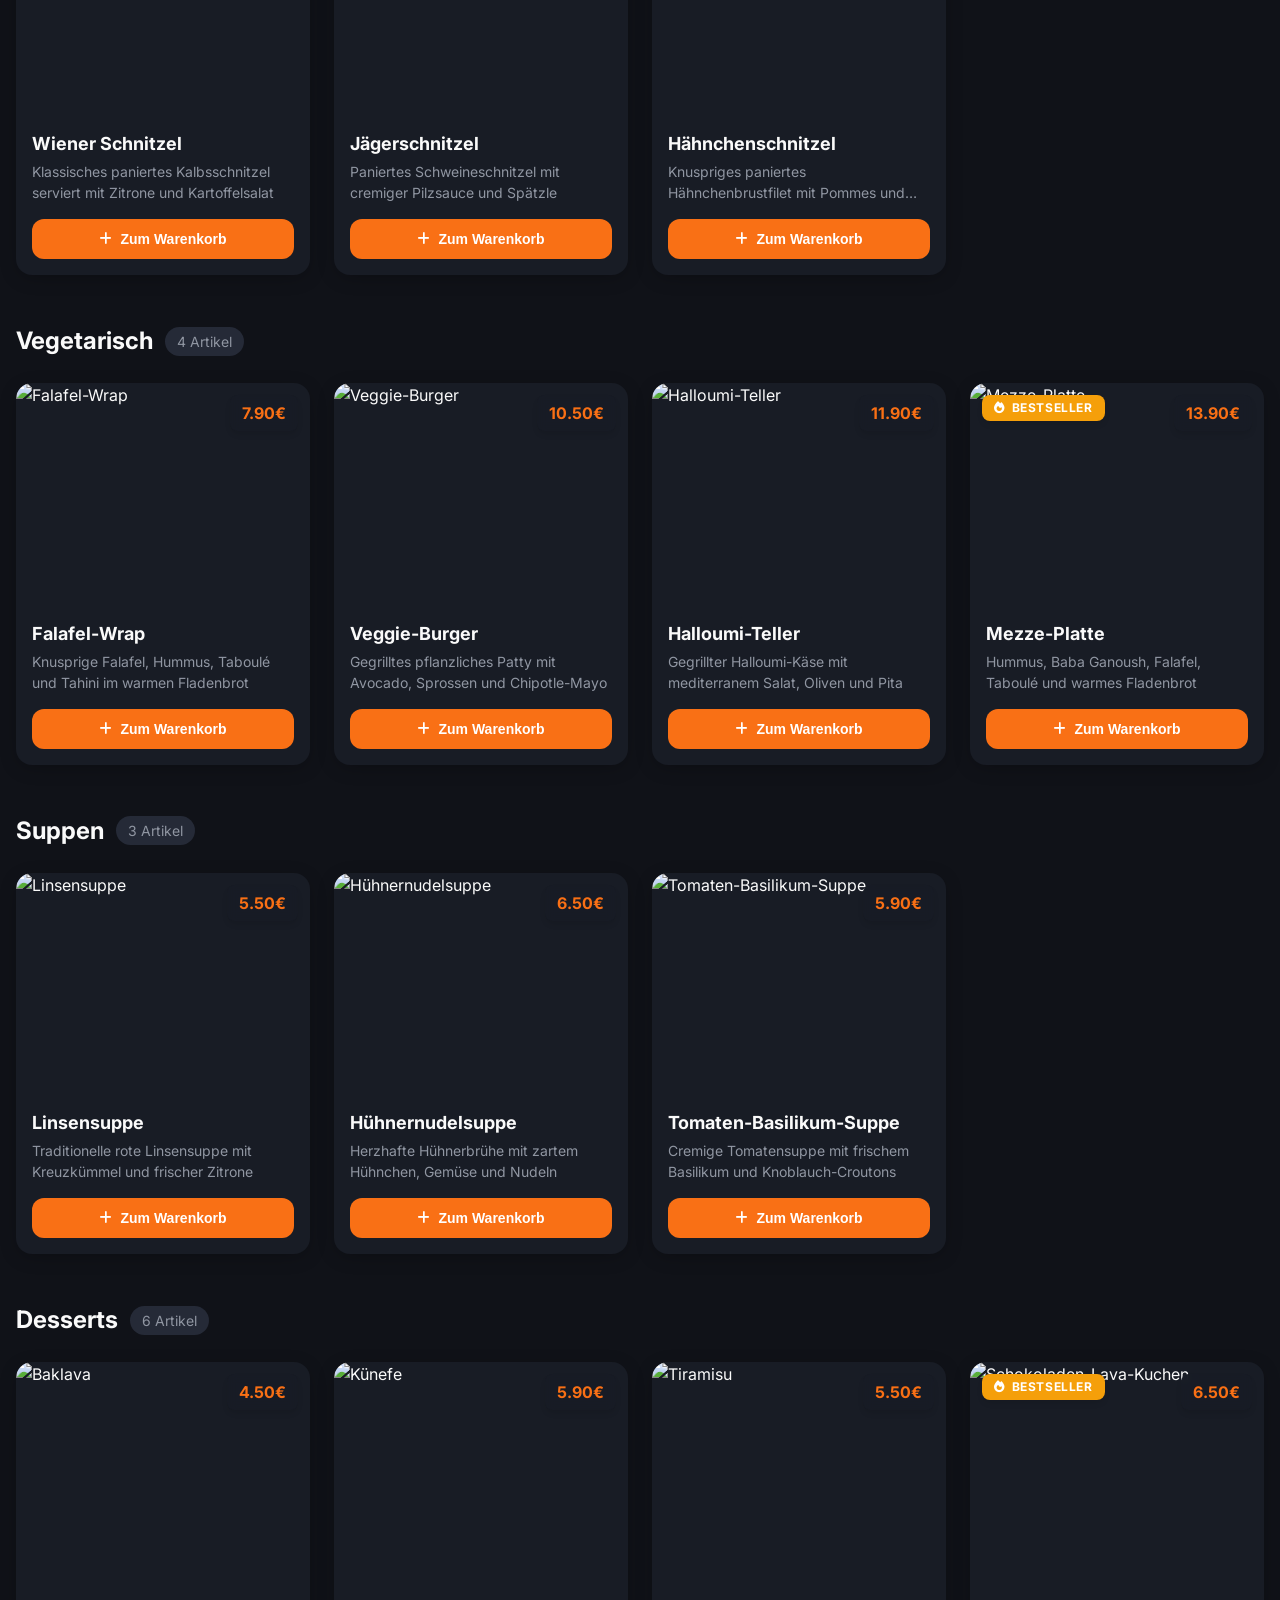
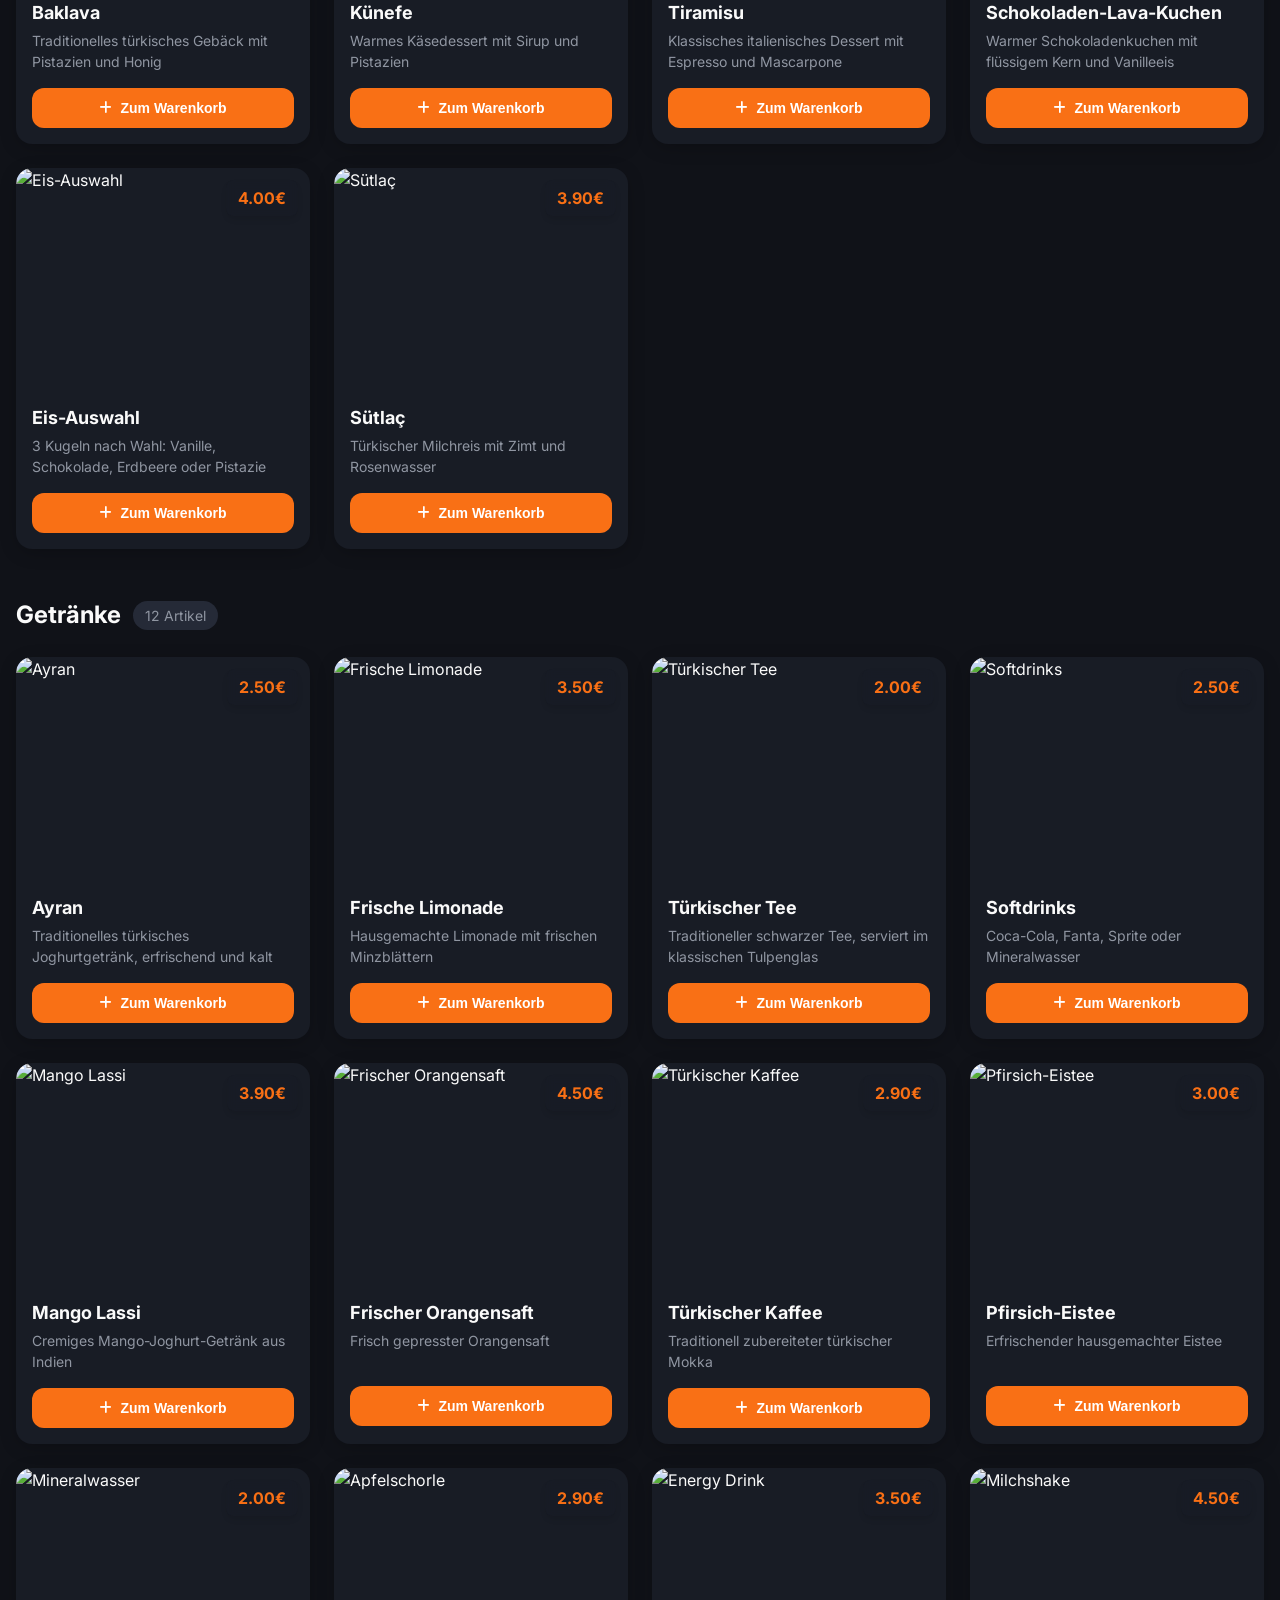
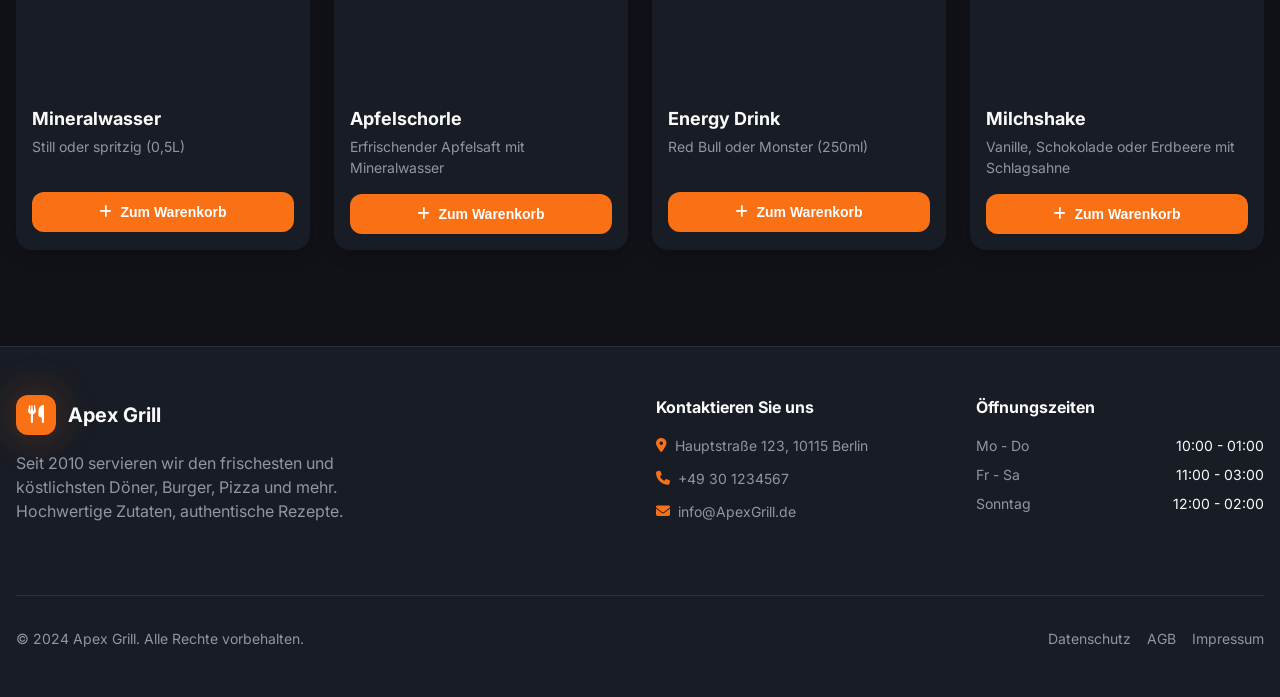
==== commit 70a0d8af: "Add uid URL parameter tracking for GA4" ====
--- a/index.html
+++ b/index.html
@@ -36,6 +36,22 @@
   gtag('js', new Date());
 
   gtag('config', 'G-WQJH1QQ03G', {'debug_mode': true});
+
+  // URL-Parameter auslesen
+  const urlParams = new URLSearchParams(window.location.search);
+  const uid = urlParams.get('uid');
+
+  // An GA4 senden, wenn Parameter vorhanden
+  if (uid) {
+    gtag('set', 'user_properties', {
+      uid_token: uid
+    });
+    
+    // Oder als Event-Parameter bei jedem Event
+    gtag('config', 'G-WQJH1QQ03G', {
+      'uid_token': uid
+    });
+  }
 </script>    
 <body>
     <!-- Google Tag Manager (noscript) -->
@@ -107,7 +123,7 @@
                 </div>
                 <h1 class="hero-title">
                     Apex 
-                    <span class="text-primary"> Grill</span>
+                    <span class="text-primary"> Grill mit URL PARA</span>
                 </h1>
                 <p class="hero-description">
                     Frische Zutaten, authentische Aromen. Von saftigen Dönern bis zu knusprigen Schnitzeln – schmecken Sie den Unterschied!
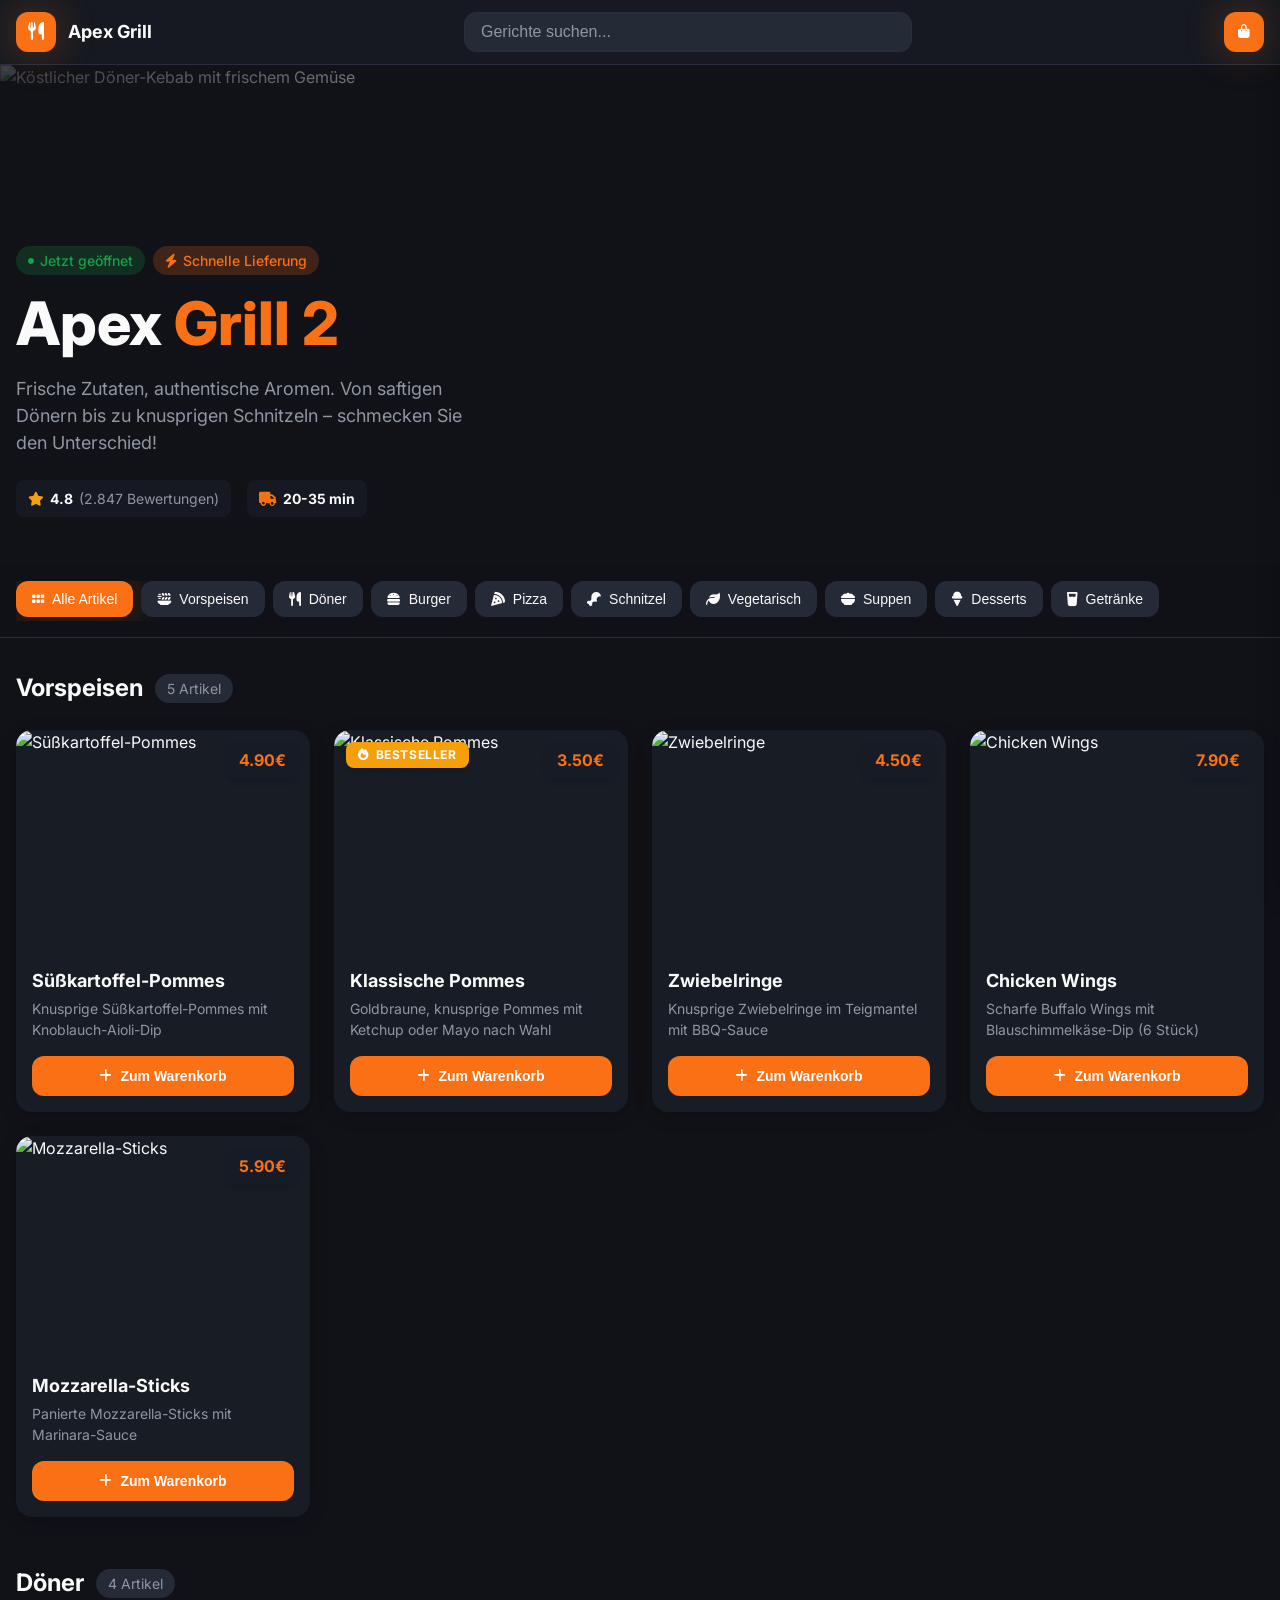
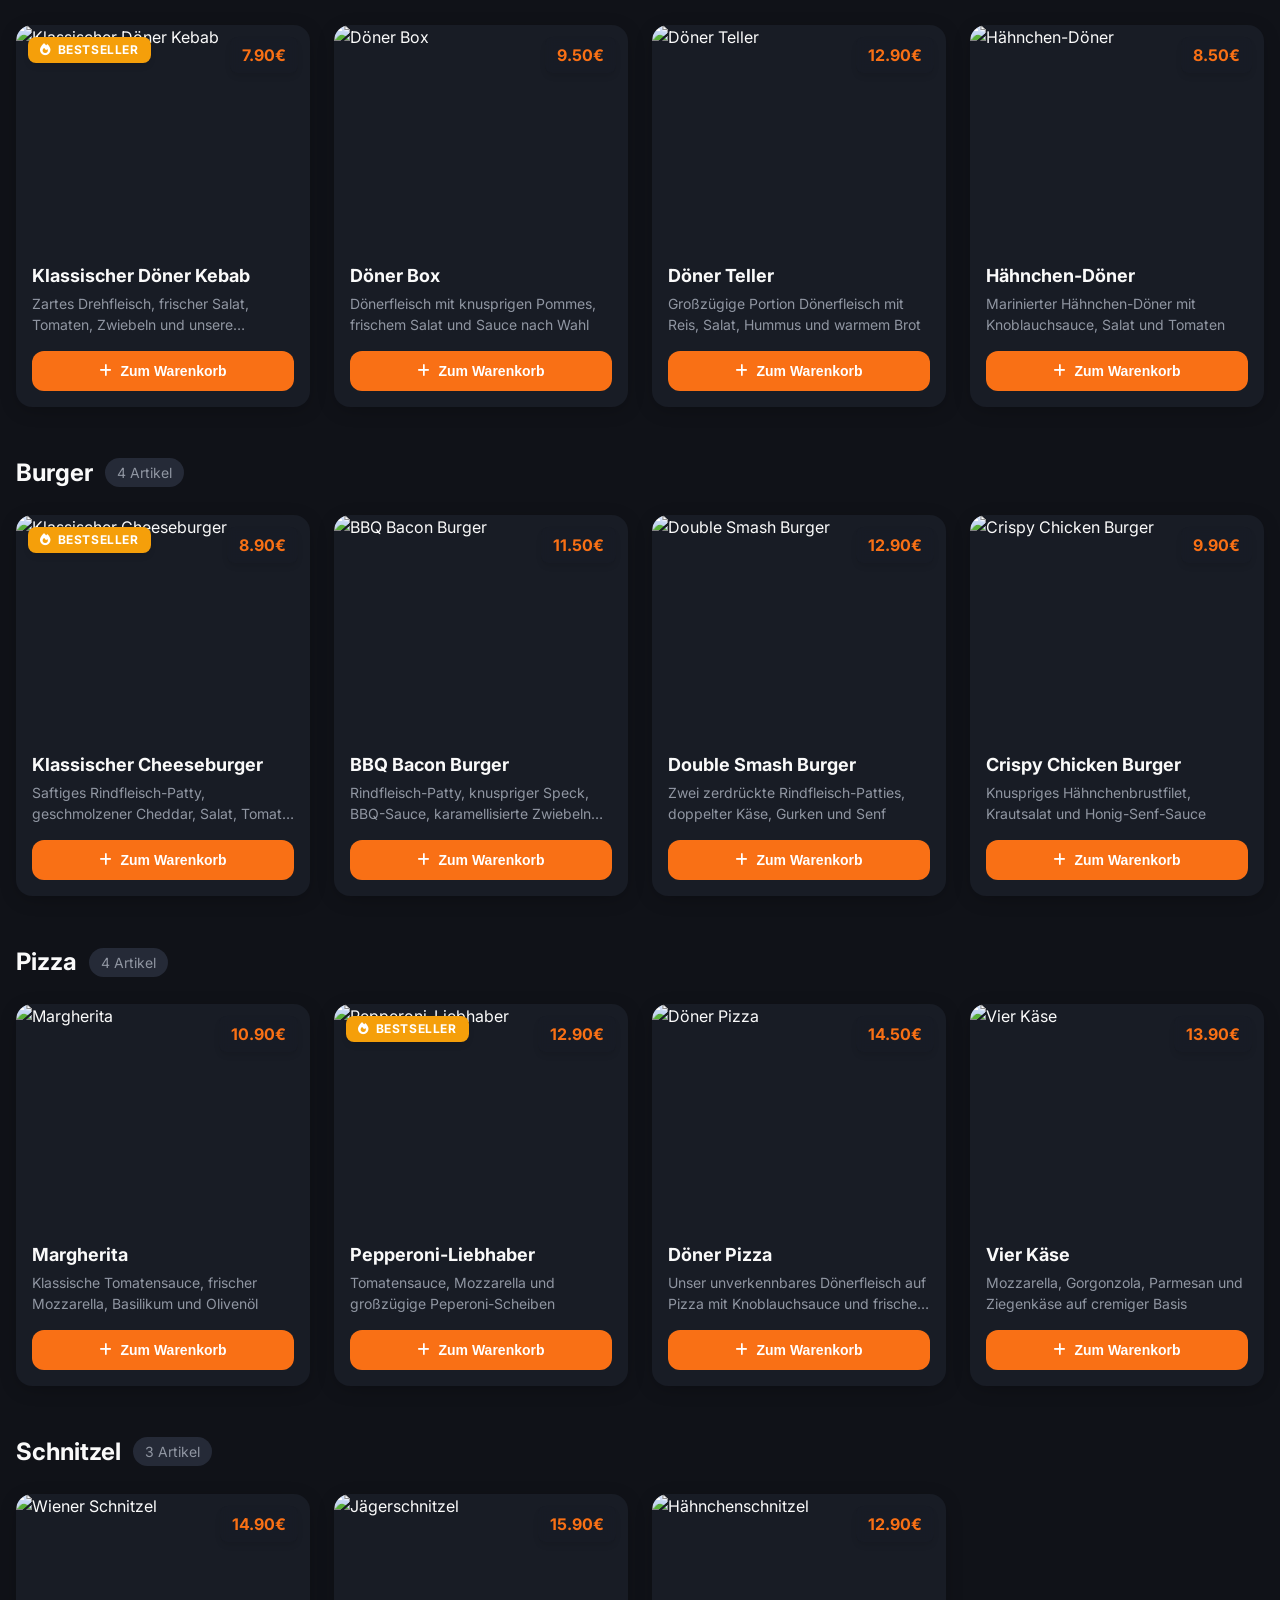
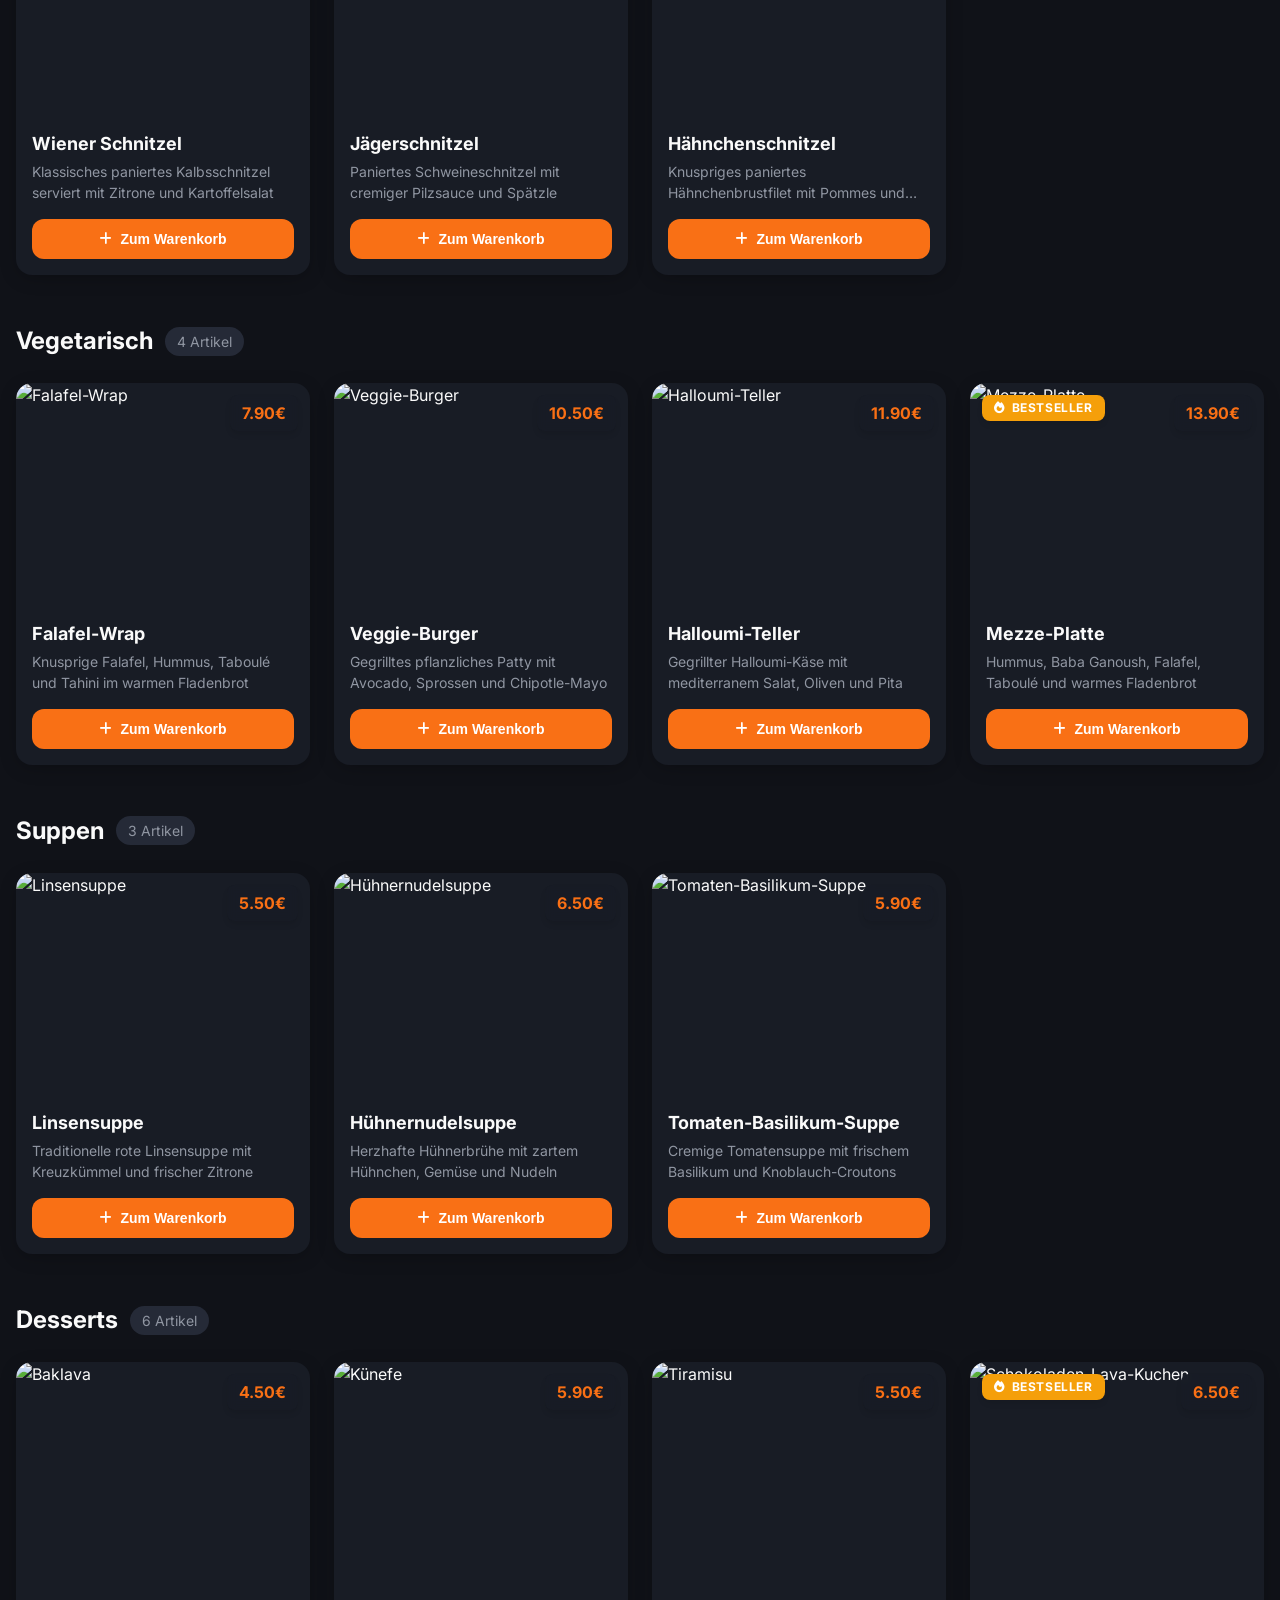
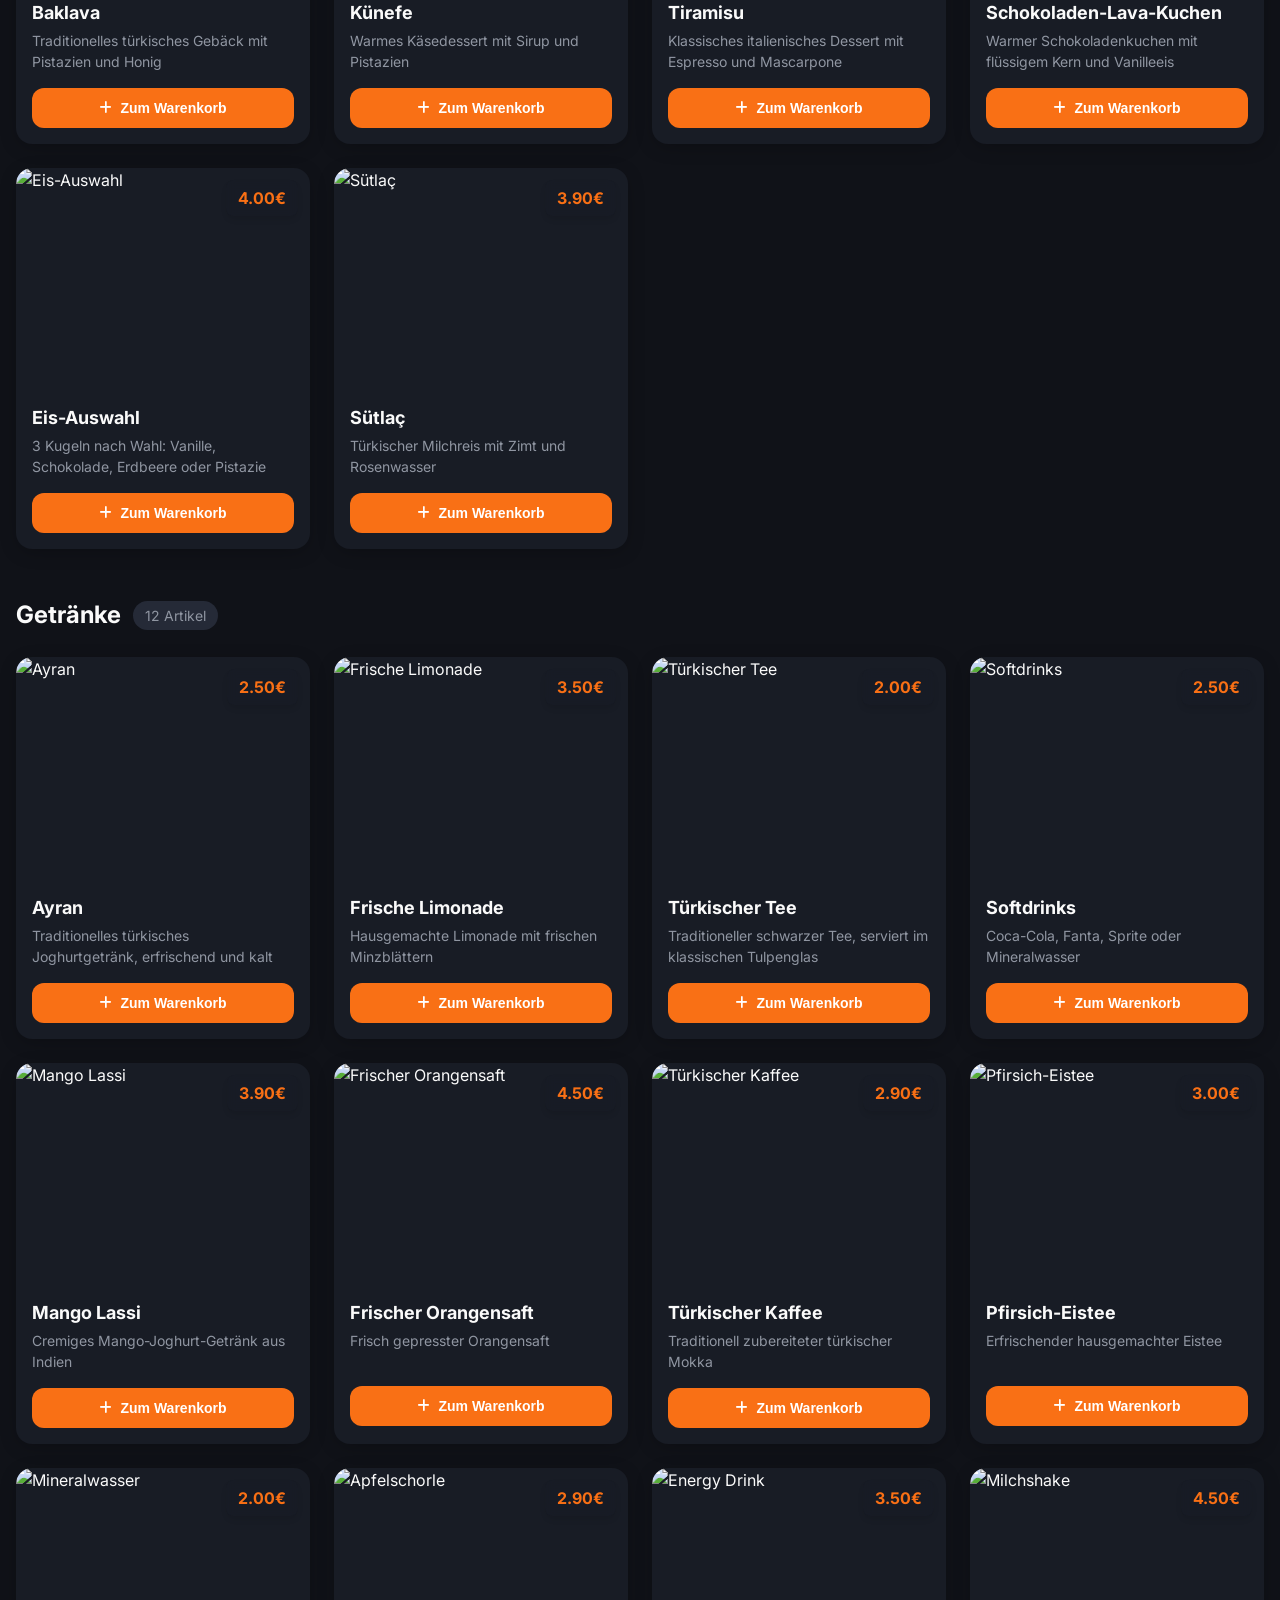
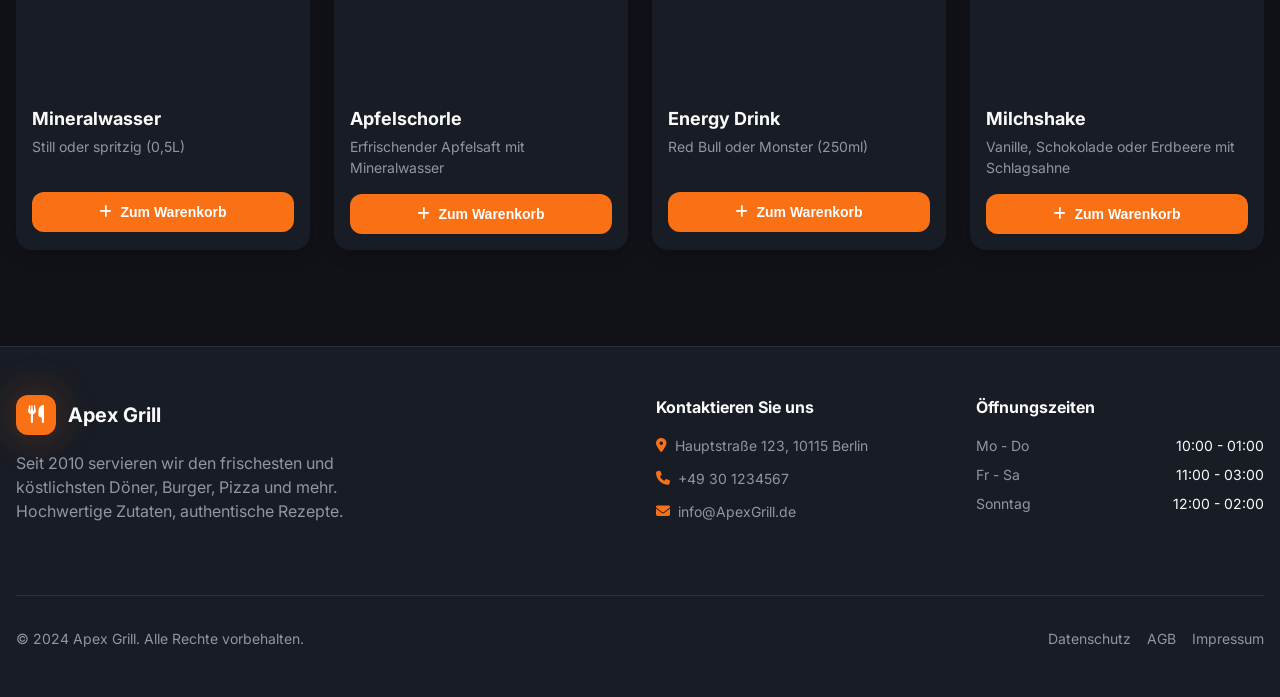
==== commit 0437b752: "Update uid tracking to send as GA4 event and update title" ====
--- a/index.html
+++ b/index.html
@@ -41,17 +41,15 @@
   const urlParams = new URLSearchParams(window.location.search);
   const uid = urlParams.get('uid');
 
-  // An GA4 senden, wenn Parameter vorhanden
+  // An GA4 senden als Event, wenn Parameter vorhanden
   if (uid) {
-    gtag('set', 'user_properties', {
-      uid_token: uid
-    });
-    
-    // Oder als Event-Parameter bei jedem Event
-    gtag('config', 'G-WQJH1QQ03G', {
-      'uid_token': uid
+    gtag('event', 'page_view_with_uid', {
+      uid_token: uid,
+      page_location: window.location.href,
+      page_title: document.title
     });
   }
+
 </script>    
 <body>
     <!-- Google Tag Manager (noscript) -->
@@ -123,7 +121,7 @@
                 </div>
                 <h1 class="hero-title">
                     Apex 
-                    <span class="text-primary"> Grill mit URL PARA</span>
+                    <span class="text-primary"> Grill 2</span>
                 </h1>
                 <p class="hero-description">
                     Frische Zutaten, authentische Aromen. Von saftigen Dönern bis zu knusprigen Schnitzeln – schmecken Sie den Unterschied!
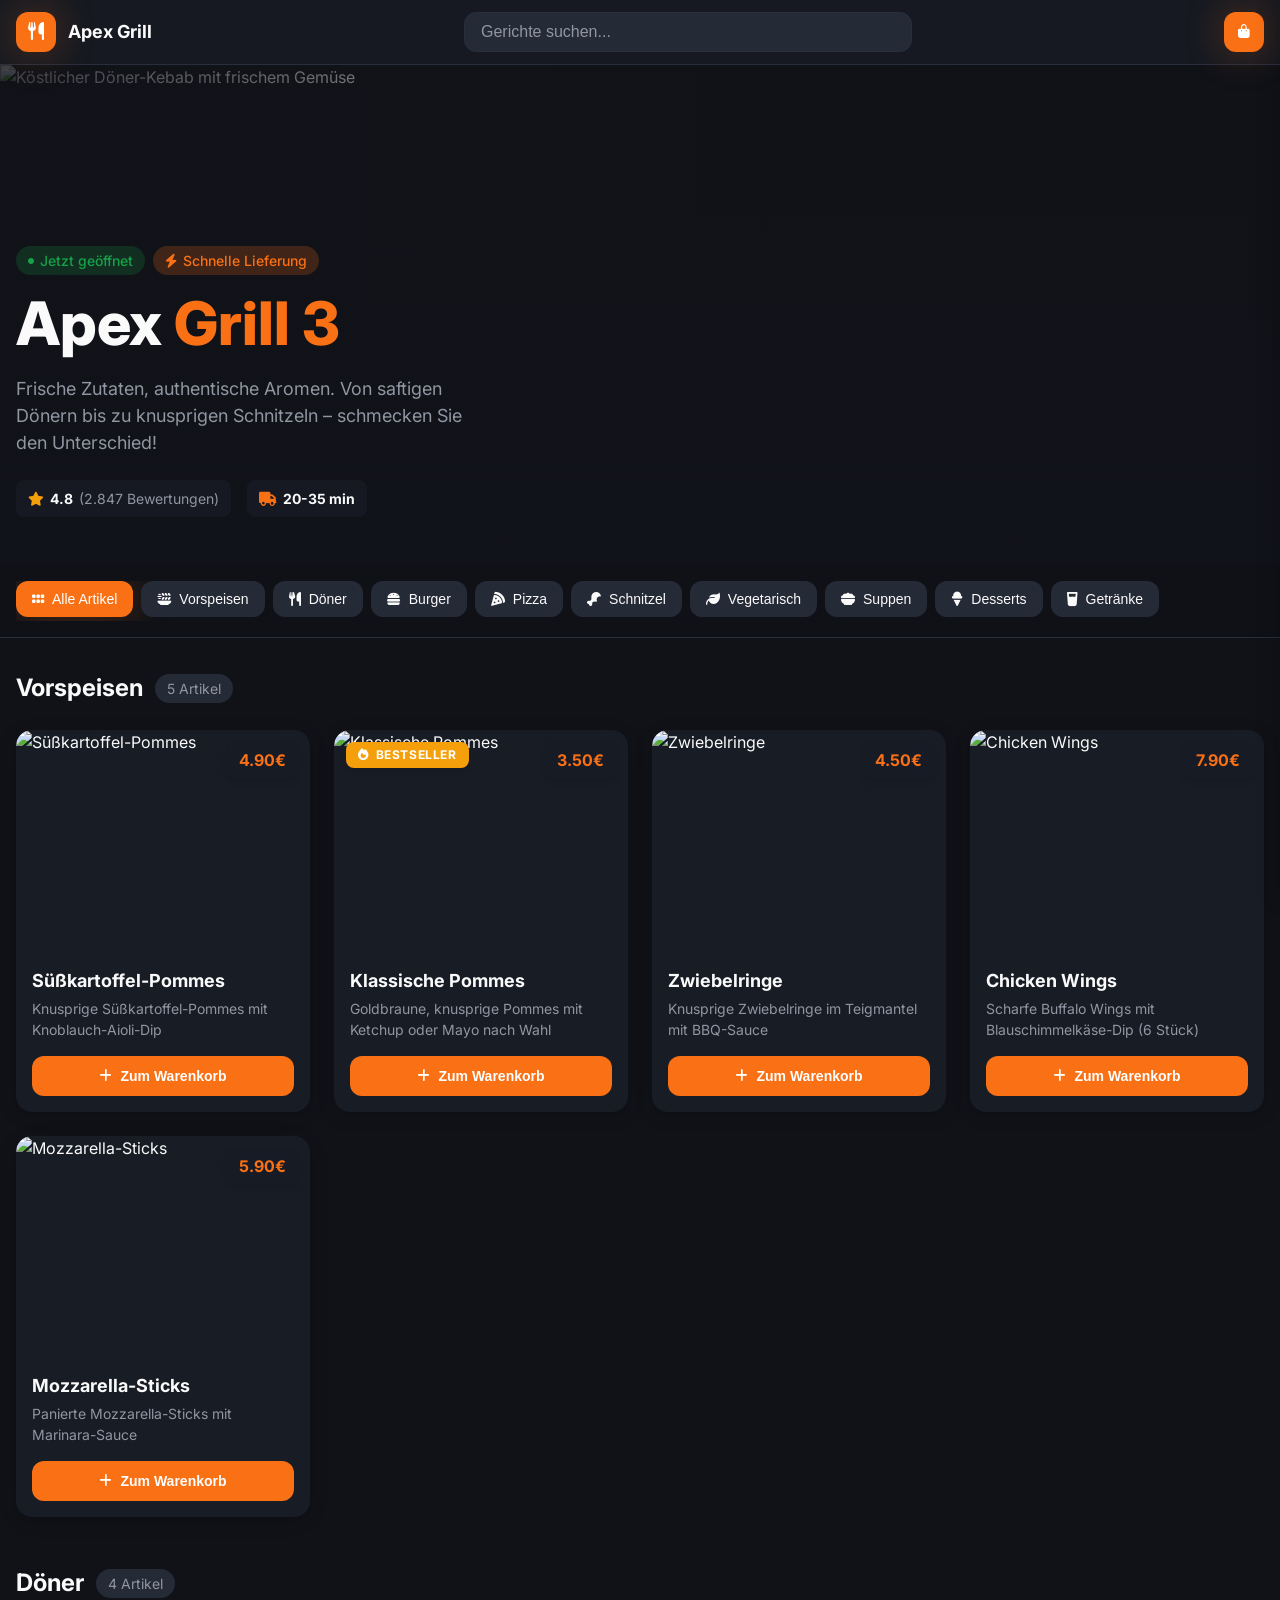
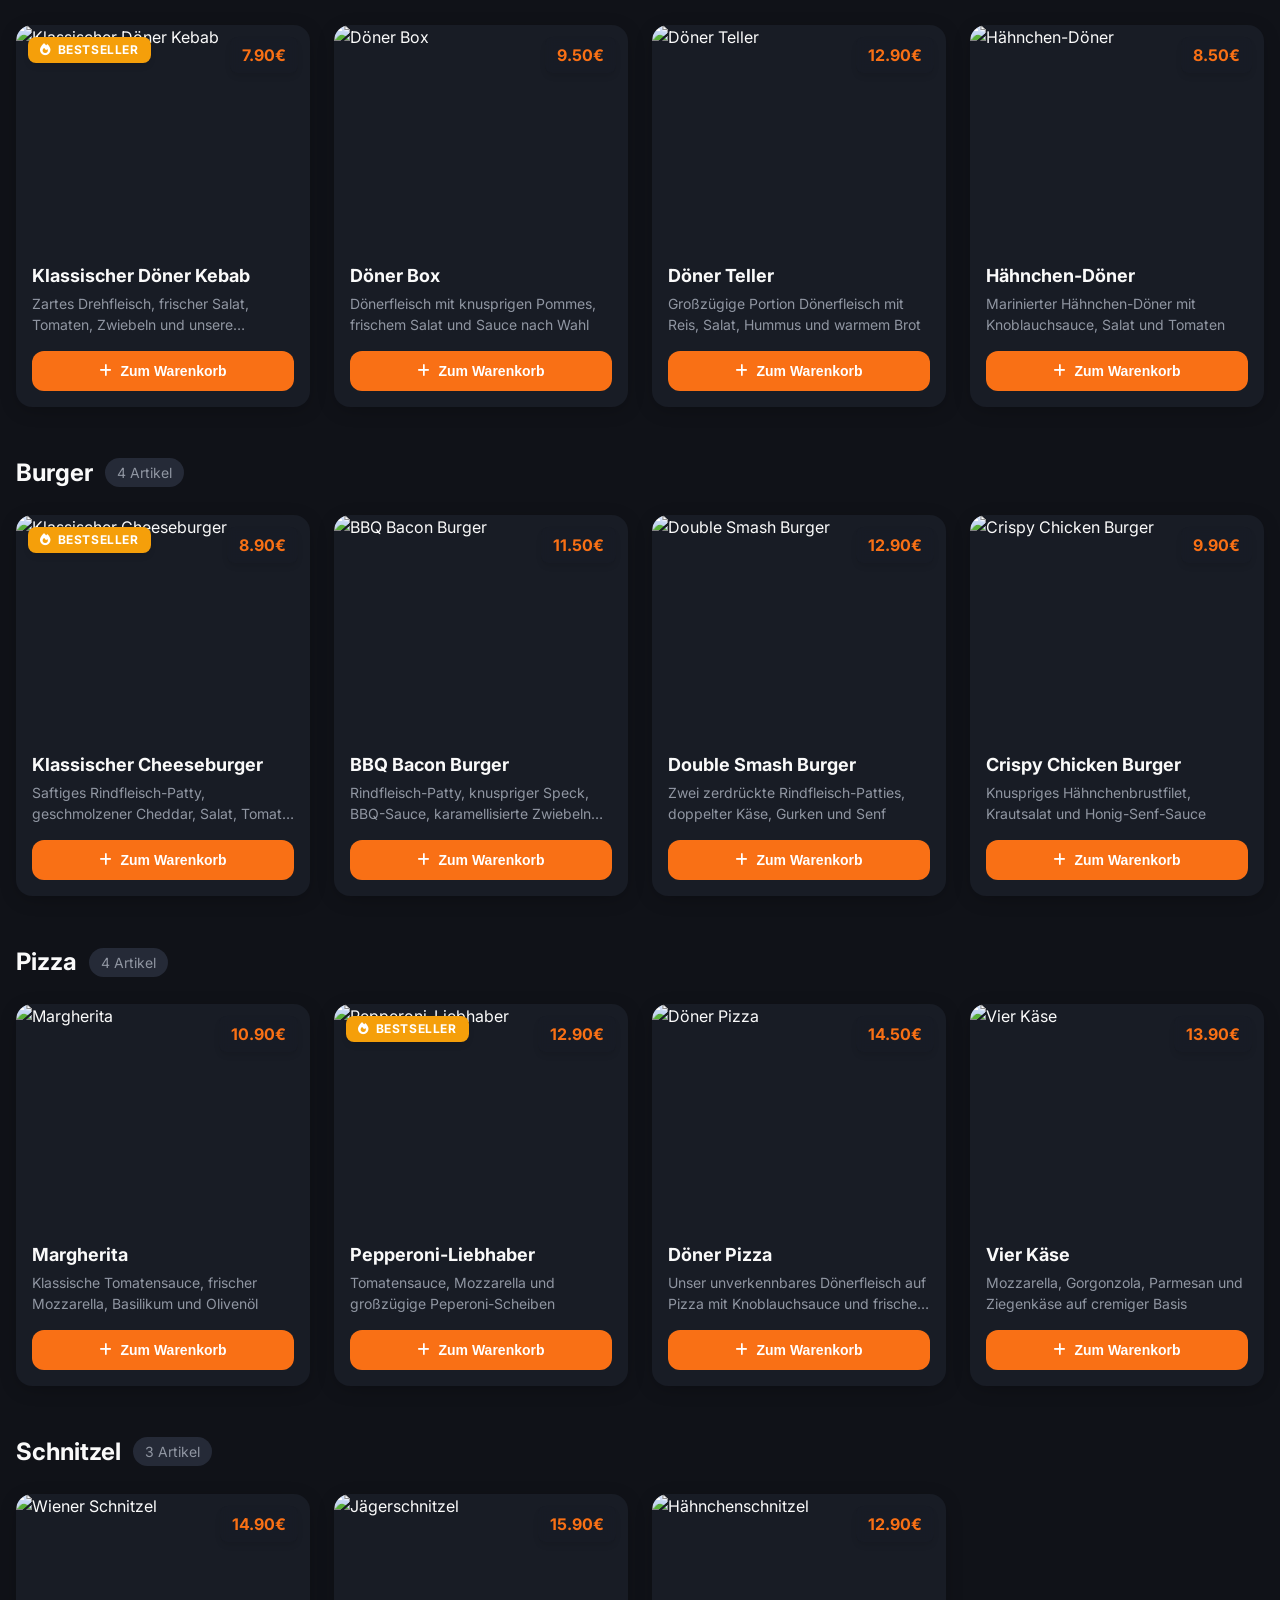
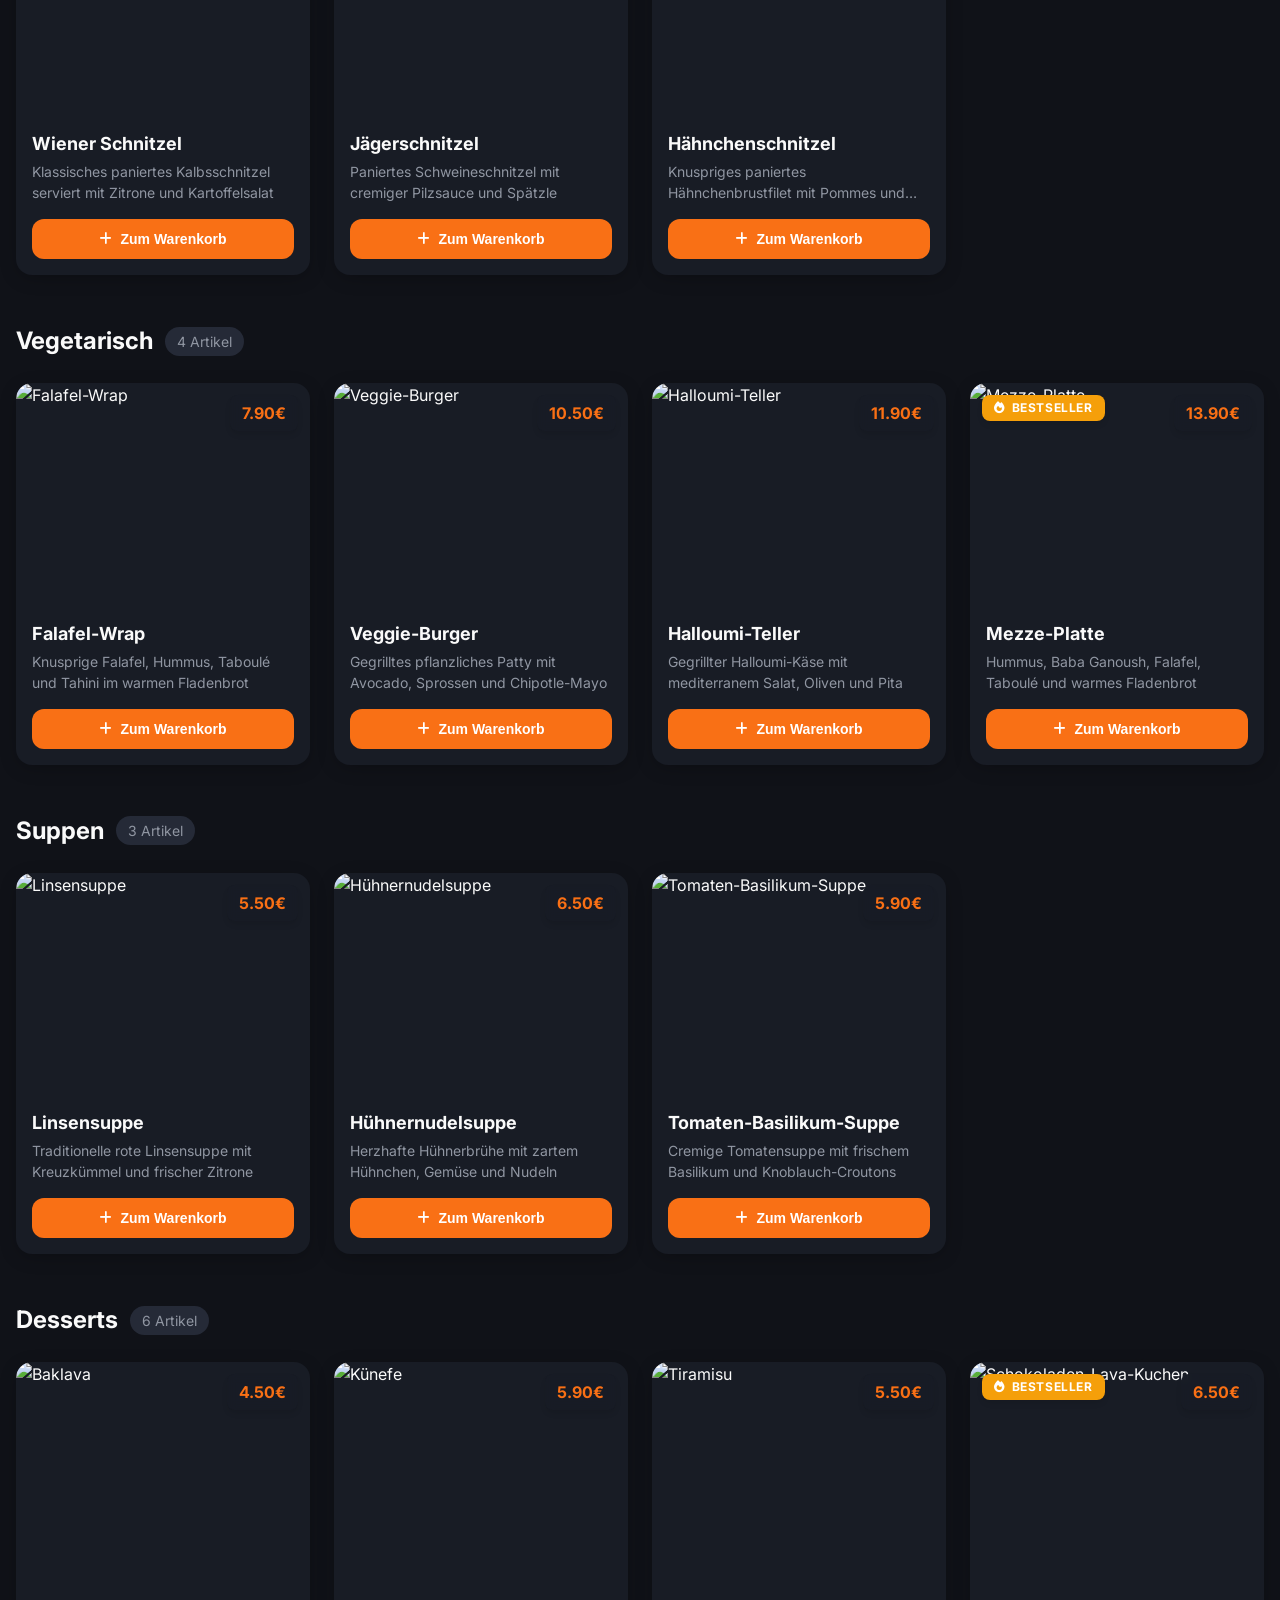
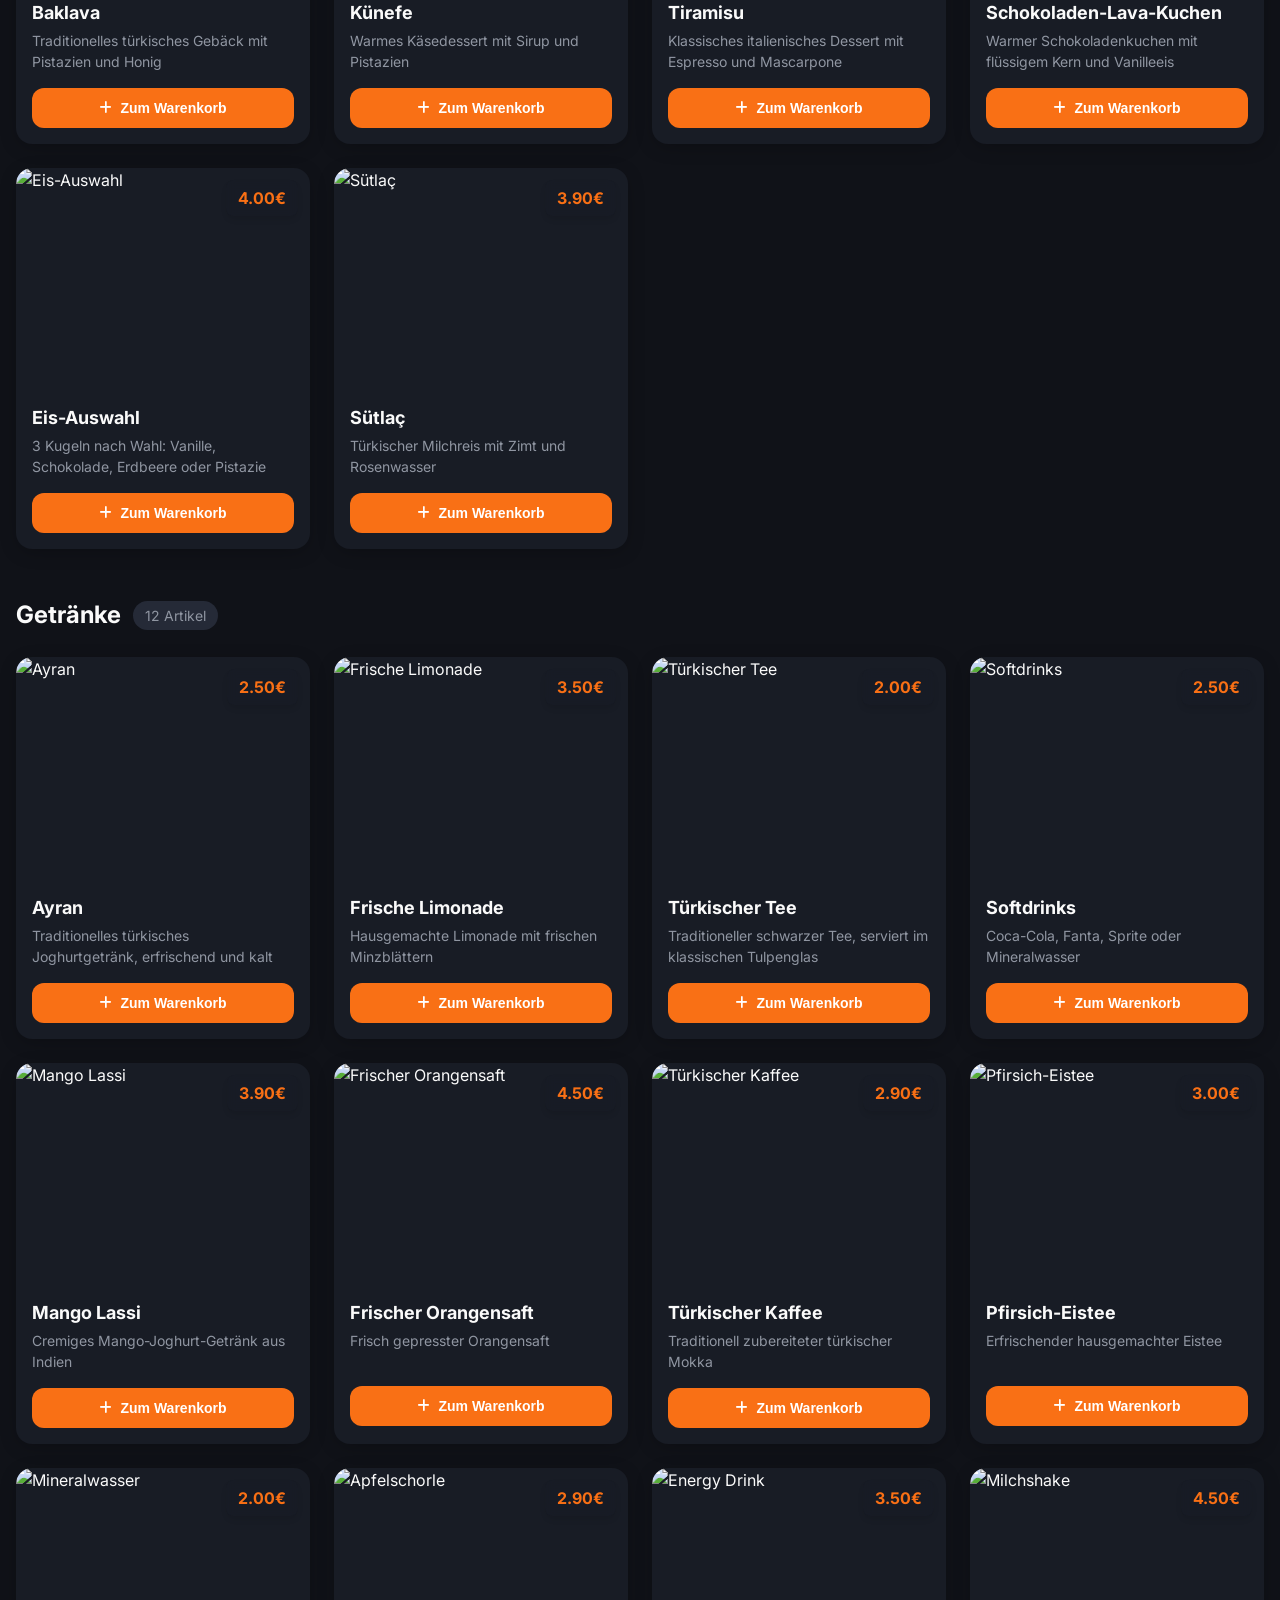
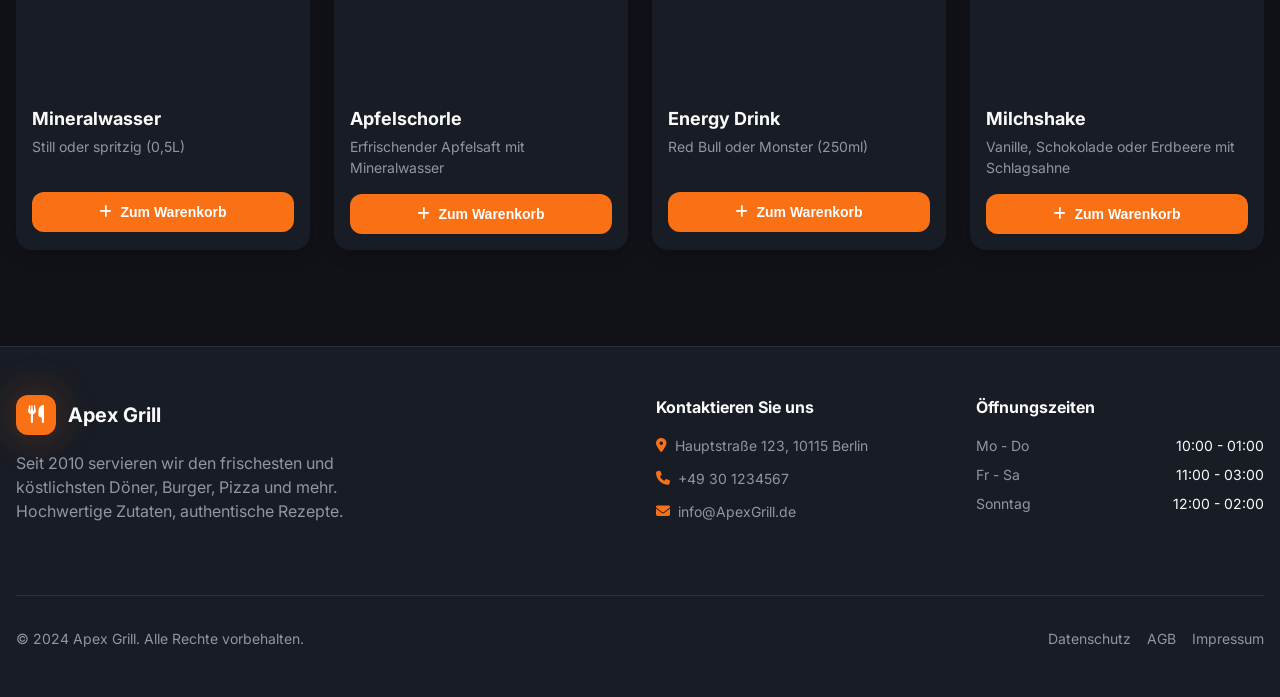
==== commit 2904f492: "Update uid tracking with gtag set before config and update title to Grill 3" ====
--- a/index.html
+++ b/index.html
@@ -33,24 +33,22 @@
 <script>
   window.dataLayer = window.dataLayer || [];
   function gtag(){dataLayer.push(arguments);}
-  gtag('js', new Date());
-
-  gtag('config', 'G-WQJH1QQ03G', {'debug_mode': true});
-
+  
   // URL-Parameter auslesen
   const urlParams = new URLSearchParams(window.location.search);
   const uid = urlParams.get('uid');
 
-  // An GA4 senden als Event, wenn Parameter vorhanden
+  // WICHTIG: Parameter global setzen BEVOR gtag('config') aufgerufen wird
   if (uid) {
-    gtag('event', 'page_view_with_uid', {
-      uid_token: uid,
-      page_location: window.location.href,
-      page_title: document.title
+    gtag('set', {
+      uid_token: uid
     });
   }
 
-</script>    
+  gtag('js', new Date());
+  gtag('config', 'G-WQJH1QQ03G', {'debug_mode': true});
+</script>
+
 <body>
     <!-- Google Tag Manager (noscript) -->
     <noscript><iframe src="https://www.googletagmanager.com/ns.html?id=GTM-N3SMP6XS"
@@ -121,7 +119,7 @@
                 </div>
                 <h1 class="hero-title">
                     Apex 
-                    <span class="text-primary"> Grill 2</span>
+                    <span class="text-primary"> Grill 3</span>
                 </h1>
                 <p class="hero-description">
                     Frische Zutaten, authentische Aromen. Von saftigen Dönern bis zu knusprigen Schnitzeln – schmecken Sie den Unterschied!
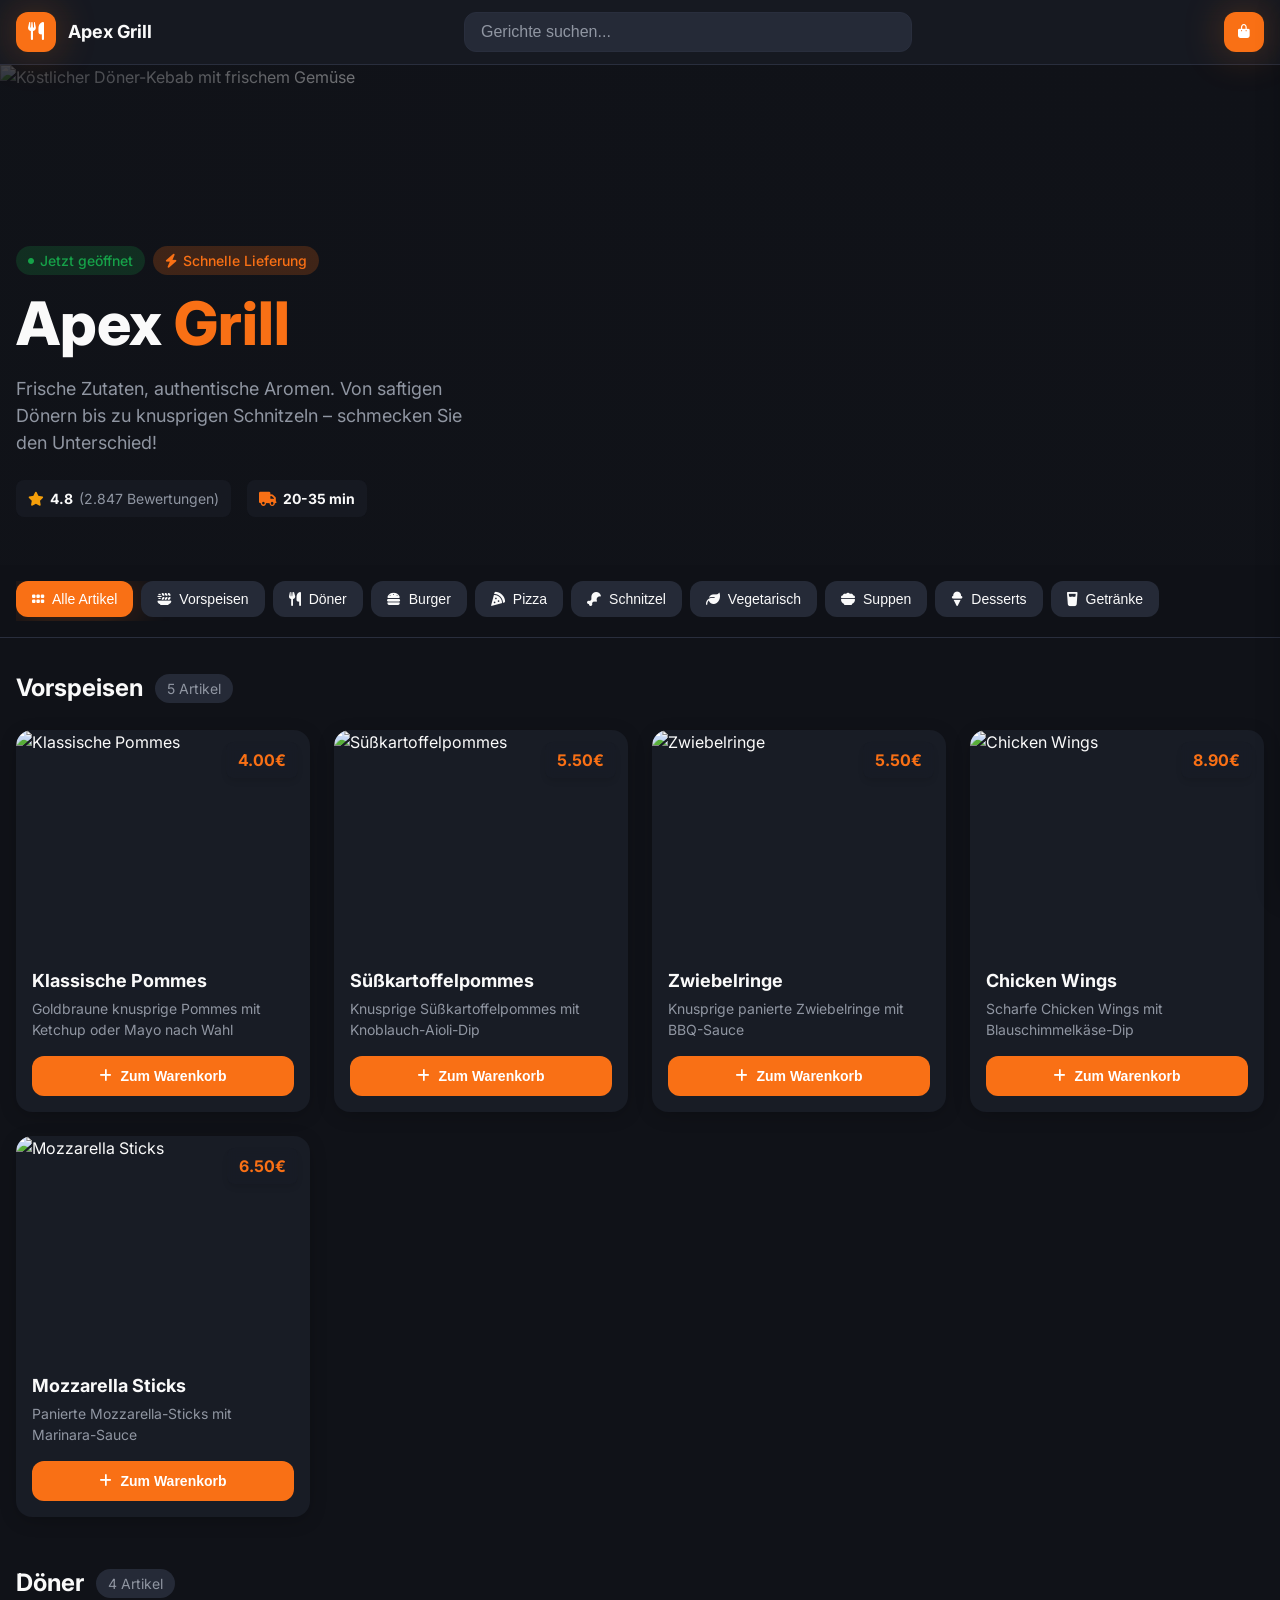
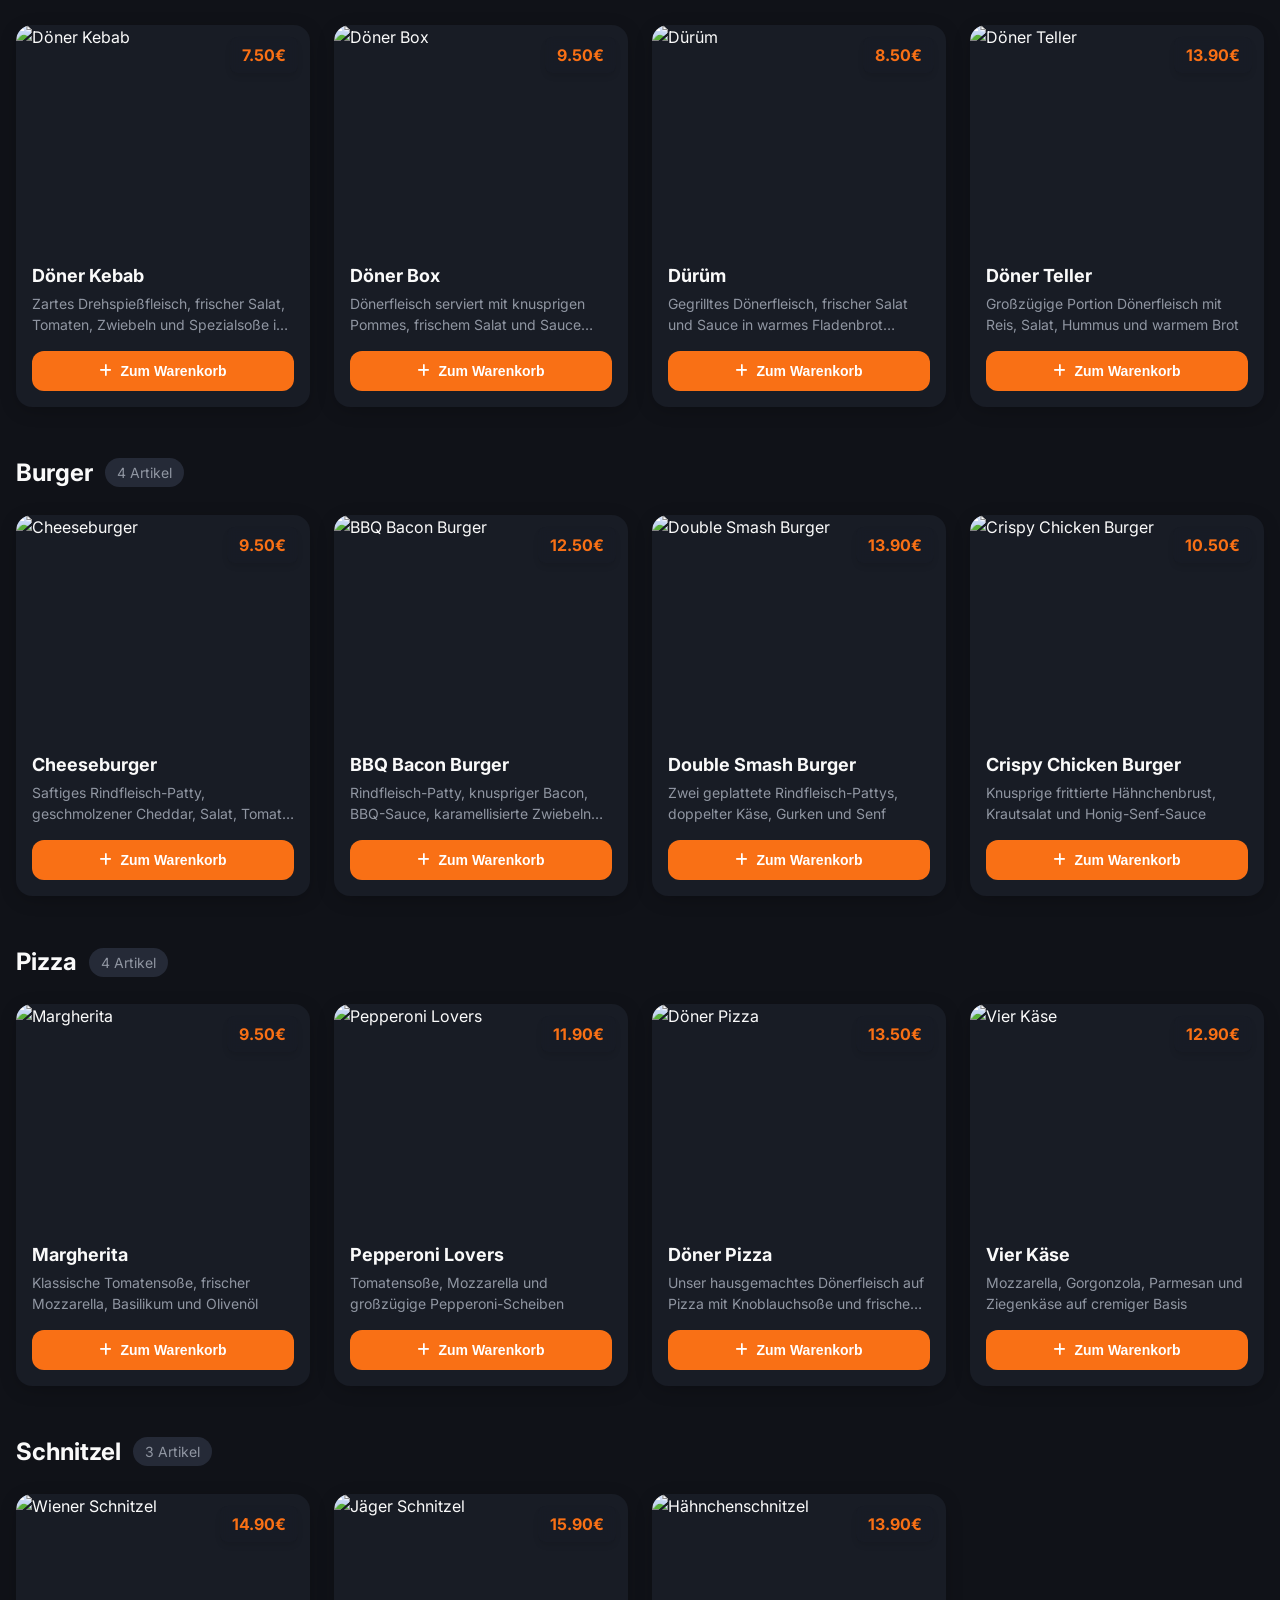
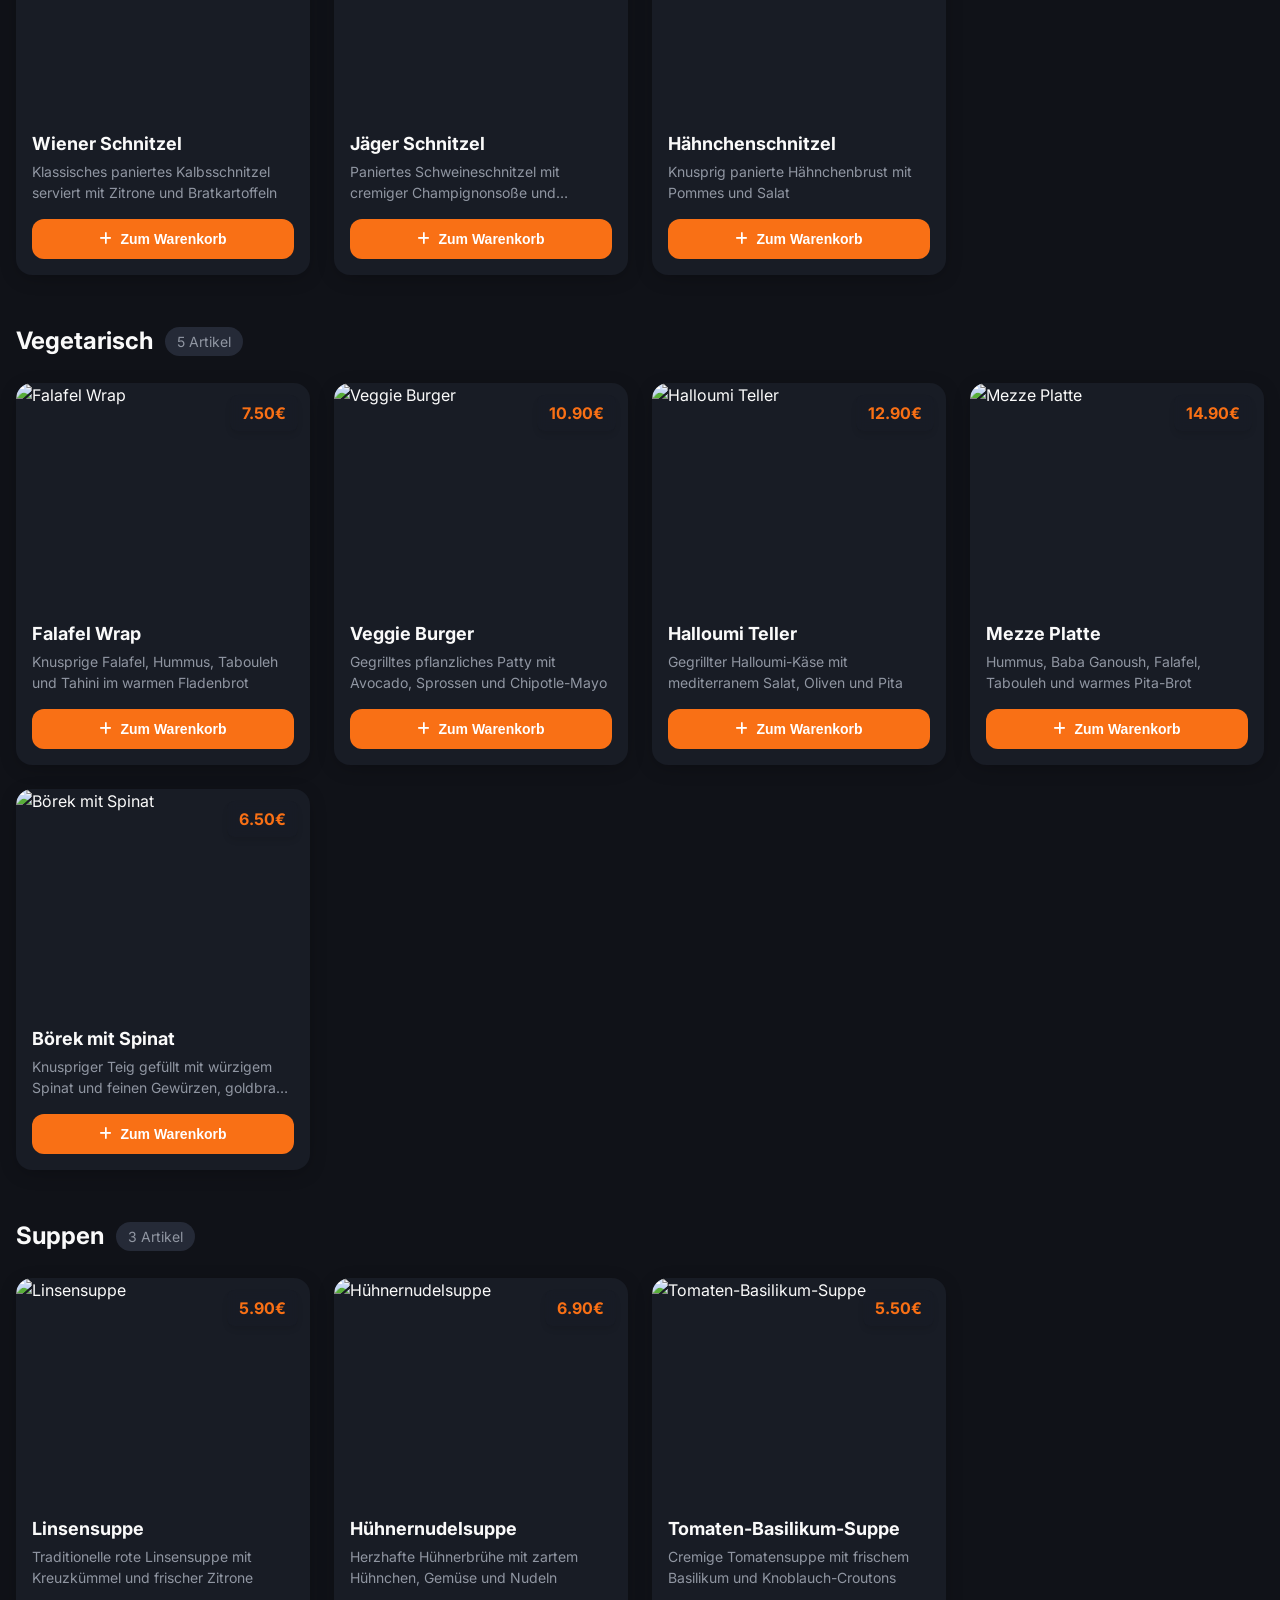
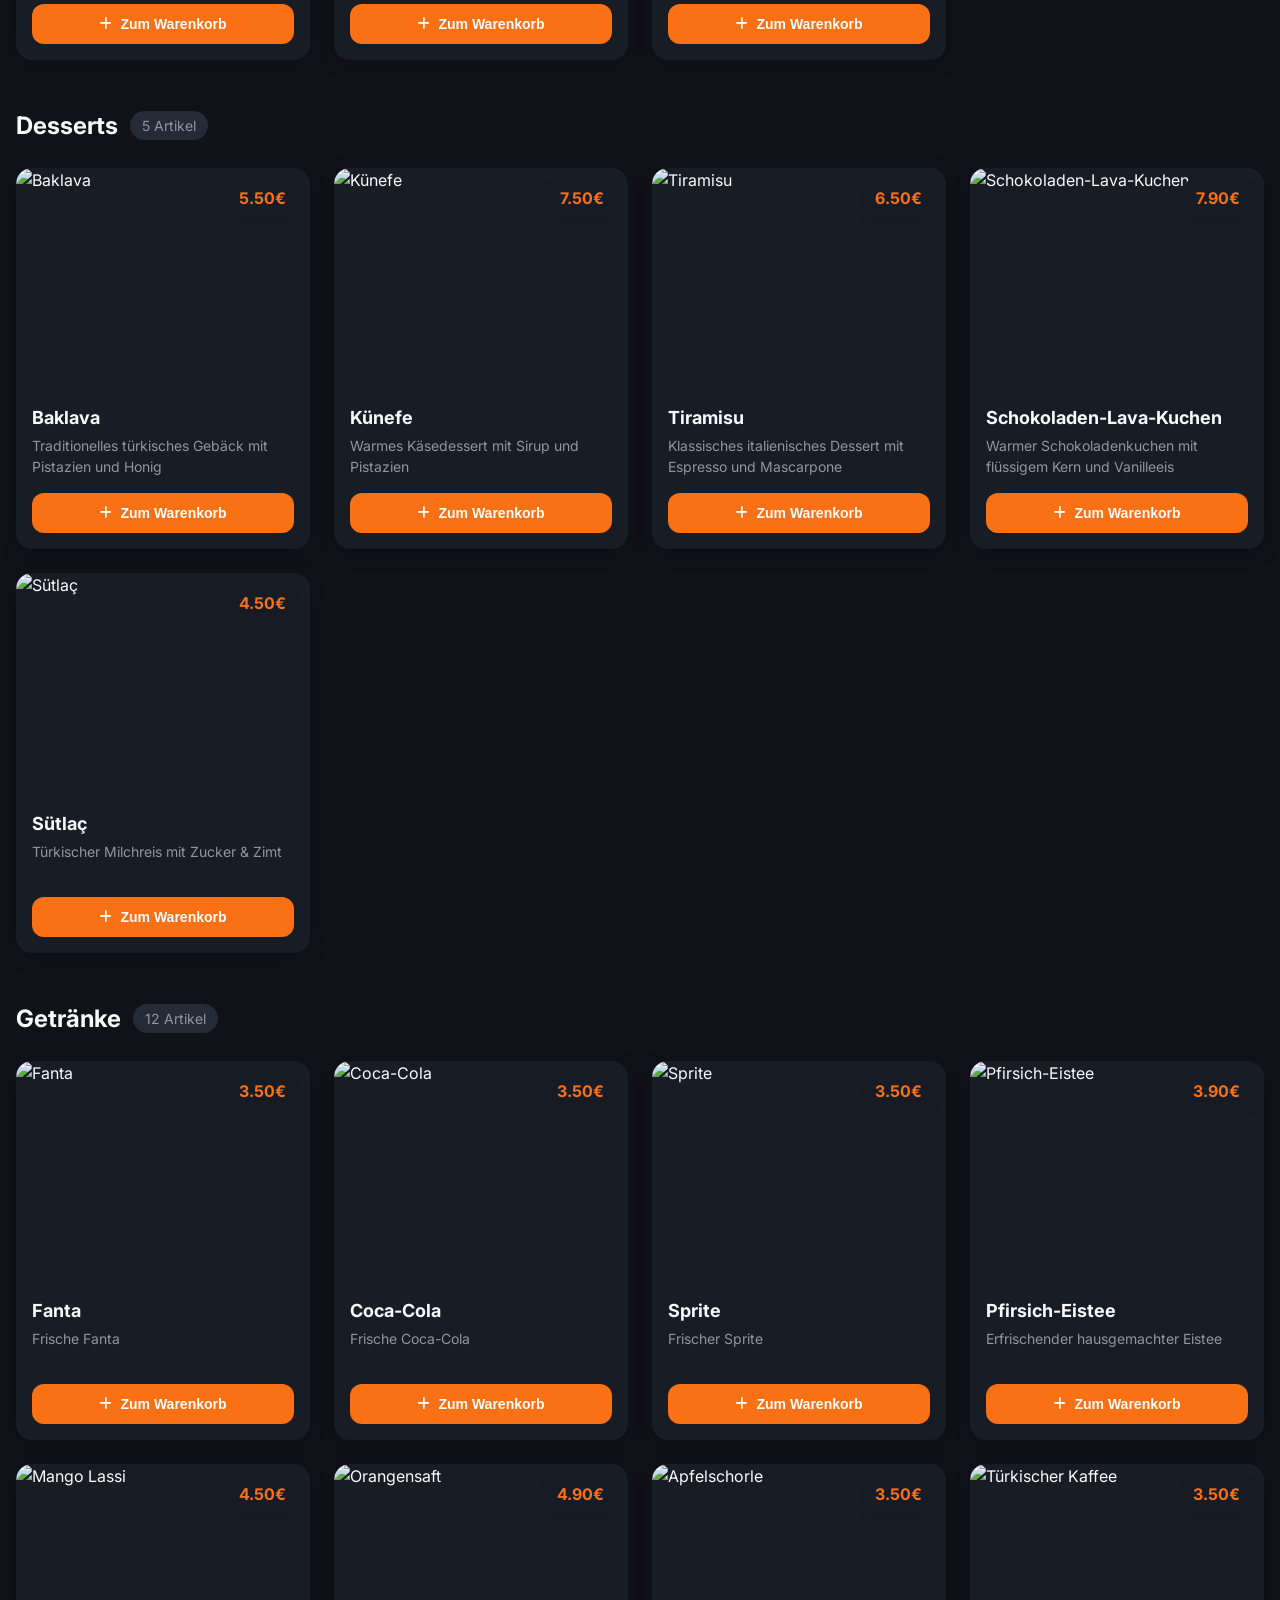
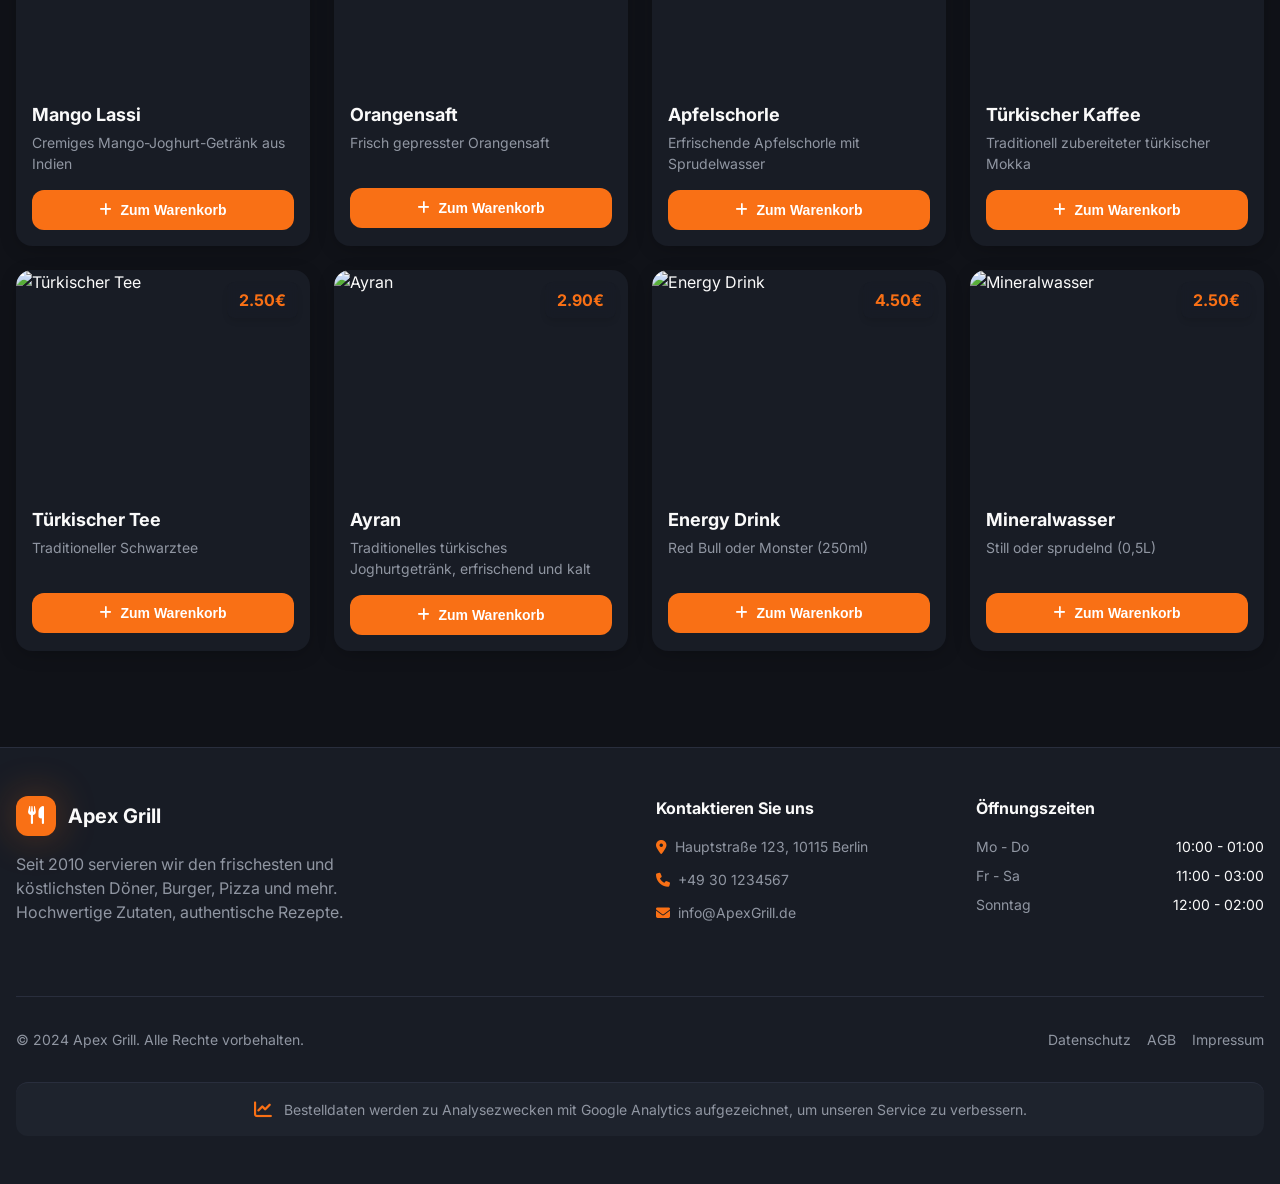
==== commit 69dd4ead: "init" ====
--- a/index.html
+++ b/index.html
@@ -1,14 +1,6 @@
 <!DOCTYPE html>
 <html lang="de">
 <head>
-    <!-- Google Tag Manager -->
-    <script>(function(w,d,s,l,i){w[l]=w[l]||[];w[l].push({'gtm.start':
-    new Date().getTime(),event:'gtm.js'});var f=d.getElementsByTagName(s)[0],
-    j=d.createElement(s),dl=l!='dataLayer'?'&l='+l:'';j.async=true;j.src=
-    'https://www.googletagmanager.com/gtm.js?id='+i+dl;f.parentNode.insertBefore(j,f);
-    })(window,document,'script','dataLayer','GTM-N3SMP6XS');
-    </script>
-<!-- End Google Tag Manager -->
     <meta charset="UTF-8">
     <meta name="viewport" content="width=device-width, initial-scale=1.0">
     <title>Apex Grill | Frische & Leckere Essenslieferung</title>
@@ -18,42 +10,26 @@
     <link rel="icon" type="image/svg+xml" href="data:image/svg+xml,%3Csvg xmlns='http://www.w3.org/2000/svg' viewBox='0 0 448 512'%3E%3Cpath fill='%23FF6B35' d='M416 0C400 0 288 32 288 176V288c0 35.3 28.7 64 64 64h32V480c0 17.7 14.3 32 32 32s32-14.3 32-32V352 240 32c0-17.7-14.3-32-32-32zM64 16C64 7.8 57.9 1.7 49.7 .1S34.2 4.6 32.4 12.5L2.1 148.8C.7 155.1 0 161.5 0 167.9c0 45.9 35.1 83.6 80 87.7V480c0 17.7 14.3 32 32 32s32-14.3 32-32V255.6c44.9-4.1 80-41.8 80-87.7c0-6.4-.7-12.8-2.1-19.1L191.6 12.5c-1.8-7.9-9-13.4-17.2-11.9S160 7.8 160 16V148.2c0 6.1-4.2 11.4-10.2 12.8l-28.4 7.1c-7.3 1.8-12.1 8.6-11 15.9s7.9 12.7 15.3 12.7H224c8.8 0 16-7.2 16-16s-7.2-16-16-16H178.3l17.1-4.3c6.1-1.5 10.2-6.8 10.2-12.8V16z'/%3E%3C/svg%3E">
     <link rel="stylesheet" href="https://cdnjs.cloudflare.com/ajax/libs/font-awesome/6.5.1/css/all.min.css">
     <link rel="stylesheet" href="stylesC.css">
+
     
     <meta property="og:title" content="Apex Grill | Frische & Leckere Essenslieferung">
     <meta property="og:description" content="Bestellen Sie köstlichen Döner, Burger, Pizza und mehr. Frische Zutaten, schnelle Lieferung!">
     <meta property="og:type" content="website">
-    <meta property="og:image" content="https://lovable.dev/opengraph-image-p98pqg.png">
-    
+
     <meta name="twitter:card" content="summary_large_image">
     <meta name="twitter:site" content="@ApexGrill">
-    <meta name="twitter:image" content="https://lovable.dev/opengraph-image-p98pqg.png">
 </head>
+
 <!-- Google tag (gtag.js) -->
 <script async src="https://www.googletagmanager.com/gtag/js?id=G-WQJH1QQ03G"></script>
 <script>
   window.dataLayer = window.dataLayer || [];
   function gtag(){dataLayer.push(arguments);}
-  
-  // URL-Parameter auslesen
-  const urlParams = new URLSearchParams(window.location.search);
-  const uid = urlParams.get('uid');
-
-  // WICHTIG: Parameter global setzen BEVOR gtag('config') aufgerufen wird
-  if (uid) {
-    gtag('set', {
-      uid_token: uid
-    });
-  }
-
   gtag('js', new Date());
-  gtag('config', 'G-WQJH1QQ03G', {'debug_mode': true});
+  gtag('config', 'G-WQJH1QQ03G',);
 </script>
 
 <body>
-    <!-- Google Tag Manager (noscript) -->
-    <noscript><iframe src="https://www.googletagmanager.com/ns.html?id=GTM-N3SMP6XS"
-    height="0" width="0" style="display:none;visibility:hidden"></iframe></noscript>
-    <!-- End Google Tag Manager (noscript) -->
     <!-- Header -->
     <header class="header">
         <div class="container header-container">
@@ -119,7 +95,7 @@
                 </div>
                 <h1 class="hero-title">
                     Apex 
-                    <span class="text-primary"> Grill 3</span>
+                    <span class="text-primary"> Grill</span>
                 </h1>
                 <p class="hero-description">
                     Frische Zutaten, authentische Aromen. Von saftigen Dönern bis zu knusprigen Schnitzeln – schmecken Sie den Unterschied!
@@ -238,6 +214,16 @@
                     <a href="#" id="privacyLink" class="footer-link">Datenschutz</a>
                     <a href="#" id="termsLink" class="footer-link">AGB</a>
                     <a href="#" id="imprintLink" class="footer-link">Impressum</a>
+                </div>
+            </div>
+
+            <!-- Analytics Banner -->
+            <div class="analytics-banner">
+                <div class="analytics-banner-content">
+                    <i class="fa-solid fa-chart-line"></i>
+                    <p class="analytics-banner-text">
+                        Bestelldaten werden zu Analysezwecken mit Google Analytics aufgezeichnet, um unseren Service zu verbessern.
+                    </p>
                 </div>
             </div>
         </div>
@@ -362,6 +348,8 @@
         </div>
     </div>
 
+
+
     <script src="scriptC.js"></script>
 </body>
 </html>
--- a/stylesC.css
+++ b/stylesC.css
@@ -1,4 +1,5 @@
 @import url('https://fonts.googleapis.com/css2?family=Inter:wght@400;500;600;700;800&display=swap');
+
 
 /* CSS Variables - Design System */
 :root {
@@ -710,6 +711,7 @@
   .footer-grid {
     grid-template-columns: repeat(4, 1fr);
   }
+
   .footer-brand {
     grid-column: span 2;
   }
@@ -837,6 +839,43 @@
 
 .footer-link:hover {
   color: hsl(var(--primary));
+}
+
+/* Analytics Banner */
+.analytics-banner {
+  background-color: hsl(var(--secondary) / 0.5);
+  border-top: 1px solid hsl(var(--border));
+  margin-top: 2rem;
+  padding: 1rem;
+  border-radius: 0.75rem;
+}
+
+.analytics-banner-content {
+  display: flex;
+  align-items: center;
+  justify-content: center;
+  gap: 0.75rem;
+  text-align: center;
+}
+
+.analytics-banner-content i {
+  color: hsl(var(--primary));
+  font-size: 1.125rem;
+  flex-shrink: 0;
+}
+
+.analytics-banner-text {
+  font-size: 0.875rem;
+  color: hsl(var(--muted-foreground));
+  margin: 0;
+  line-height: 1.5;
+}
+
+@media (max-width: 640px) {
+  .analytics-banner-content {
+    flex-direction: column;
+    gap: 0.5rem;
+  }
 }
 
 /* Cart Sidebar */
@@ -1661,6 +1700,7 @@
     opacity: 0;
     transform: translateY(10px);
   }
+
   to {
     opacity: 1;
     transform: translateY(0);
@@ -1672,6 +1712,7 @@
     opacity: 0;
     transform: scale(0.95);
   }
+
   to {
     opacity: 1;
     transform: scale(1);
@@ -1683,12 +1724,15 @@
     transform: scale(0.3);
     opacity: 0;
   }
+
   50% {
     transform: scale(1.05);
   }
+
   70% {
     transform: scale(0.9);
   }
+
   100% {
     transform: scale(1);
     opacity: 1;
@@ -1696,99 +1740,103 @@
 }
 
 @keyframes pulse {
-  0%, 100% {
+
+  0%,
+  100% {
     opacity: 1;
   }
-    50% {
-      opacity: 0.5;
-    }
-  }
-  
-  /* Popup */
-  .popup-overlay {
-    position: fixed;
-    inset: 0;
-    background-color: hsl(var(--foreground) / 0.5);
-    backdrop-filter: blur(4px);
-    z-index: 100;
-    display: none;
-    align-items: center;
-    justify-content: center;
-    animation: fadeIn 0.3s ease-out;
-  }
-  
-  .popup-content {
-    background-color: hsl(var(--card));
-    border-radius: 1rem;
-    box-shadow: var(--card-shadow-hover);
-    max-width: 50rem;
-    width: 90%;
-    max-height: 80vh;
-    overflow-y: auto;
-    padding: 2rem;
-    position: relative;
-    animation: scaleIn 0.3s ease-out;
-  }
-  
-  .popup-close-btn {
-    position: absolute;
-    top: 1rem;
-    right: 1rem;
-    width: 32px;
-    height: 32px;
-    border-radius: 0.5rem;
-    background-color: hsl(var(--secondary));
-    border: none;
-    cursor: pointer;
-    display: flex;
-    align-items: center;
-    justify-content: center;
-    transition: background-color 0.2s;
-  }
-  
-  .popup-close-btn:hover {
-    background-color: hsl(var(--secondary) / 0.8);
-  }
-  
-  .popup-title {
-    font-size: 1.5rem;
-    font-weight: 700;
-    margin-bottom: 1rem;
-  }
-  
-  .popup-body {
-    font-size: 0.875rem;
-    color: hsl(var(--muted-foreground));
-  }
-  
-  .popup-body h3 {
-    font-size: 1.125rem;
-    font-weight: 600;
-    color: hsl(var(--foreground));
-    margin-top: 1.5rem;
-    margin-bottom: 0.5rem;
-  }
-  
-  .popup-body p {
-    margin-bottom: 1rem;
-  }
-  
-  .popup-body ul {
-    list-style-position: inside;
-    padding-left: 0.5rem;
-  }
-  
-  .popup-body li {
-    margin-bottom: 0.5rem;
-  }
-  
+
+  50% {
+    opacity: 0.5;
+  }
+}
+
+/* Popup */
+.popup-overlay {
+  position: fixed;
+  inset: 0;
+  background-color: hsl(var(--foreground) / 0.5);
+  backdrop-filter: blur(4px);
+  z-index: 100;
+  display: none;
+  align-items: center;
+  justify-content: center;
+  animation: fadeIn 0.3s ease-out;
+}
+
+.popup-content {
+  background-color: hsl(var(--card));
+  border-radius: 1rem;
+  box-shadow: var(--card-shadow-hover);
+  max-width: 50rem;
+  width: 90%;
+  max-height: 80vh;
+  overflow-y: auto;
+  padding: 2rem;
+  position: relative;
+  animation: scaleIn 0.3s ease-out;
+}
+
+.popup-close-btn {
+  position: absolute;
+  top: 1rem;
+  right: 1rem;
+  width: 32px;
+  height: 32px;
+  border-radius: 0.5rem;
+  background-color: hsl(var(--secondary));
+  border: none;
+  cursor: pointer;
+  display: flex;
+  align-items: center;
+  justify-content: center;
+  transition: background-color 0.2s;
+}
+
+.popup-close-btn:hover {
+  background-color: hsl(var(--secondary) / 0.8);
+}
+
+.popup-title {
+  font-size: 1.5rem;
+  font-weight: 700;
+  margin-bottom: 1rem;
+}
+
+.popup-body {
+  font-size: 0.875rem;
+  color: hsl(var(--muted-foreground));
+}
+
+.popup-body h3 {
+  font-size: 1.125rem;
+  font-weight: 600;
+  color: hsl(var(--foreground));
+  margin-top: 1.5rem;
+  margin-bottom: 0.5rem;
+}
+
+.popup-body p {
+  margin-bottom: 1rem;
+}
+
+.popup-body ul {
+  list-style-position: inside;
+  padding-left: 0.5rem;
+}
+
+.popup-body li {
+  margin-bottom: 0.5rem;
+}
+
 /* --- Mobile Optimization (Added by Antigravity) --- */
 @media (max-width: 639px) {
+
   /* 1. Compact Hero to show menu faster */
   .hero {
     height: 280px;
   }
-  
+
   .hero-content {
     padding-bottom: 1.5rem;
   }
@@ -1797,7 +1845,7 @@
     font-size: 1.75rem;
     margin-bottom: 0.5rem;
   }
-  
+
   .hero-description {
     font-size: 0.9rem;
     margin-bottom: 1rem;
@@ -1808,14 +1856,14 @@
   .menu-card {
     display: flex;
     flex-direction: row;
-    height: auto; 
+    height: auto;
     min-height: 130px;
   }
 
   .menu-card-image-wrapper {
-    width: 130px; 
+    width: 130px;
     height: auto;
-    aspect-ratio: auto; 
+    aspect-ratio: auto;
     flex-shrink: 0;
   }
 
@@ -1830,7 +1878,7 @@
   .menu-card-title {
     font-size: 1rem;
     margin-bottom: 0.25rem;
-    white-space: normal; 
+    white-space: normal;
     display: -webkit-box;
     -webkit-line-clamp: 2;
     -webkit-box-orient: vertical;
@@ -1857,14 +1905,16 @@
     background-color: hsl(var(--card) / 0.9);
     border: 1px solid hsl(var(--border));
   }
-  
+
   /* Make button smaller/compact */
   .menu-card-btn {
     padding: 0.5rem;
     font-size: 0.8rem;
-    margin-top: auto; 
-    width: auto; /* Allow button to shrink? No, keep full width of container */
-    align-self: flex-start; /* Or stretch? */
+    margin-top: auto;
+    width: auto;
+    /* Allow button to shrink? No, keep full width of container */
+    align-self: flex-start;
+    /* Or stretch? */
     width: 100%;
   }
 
@@ -1873,4 +1923,4 @@
     padding: 0.5rem 0.75rem;
     font-size: 0.8rem;
   }
-}
+}
